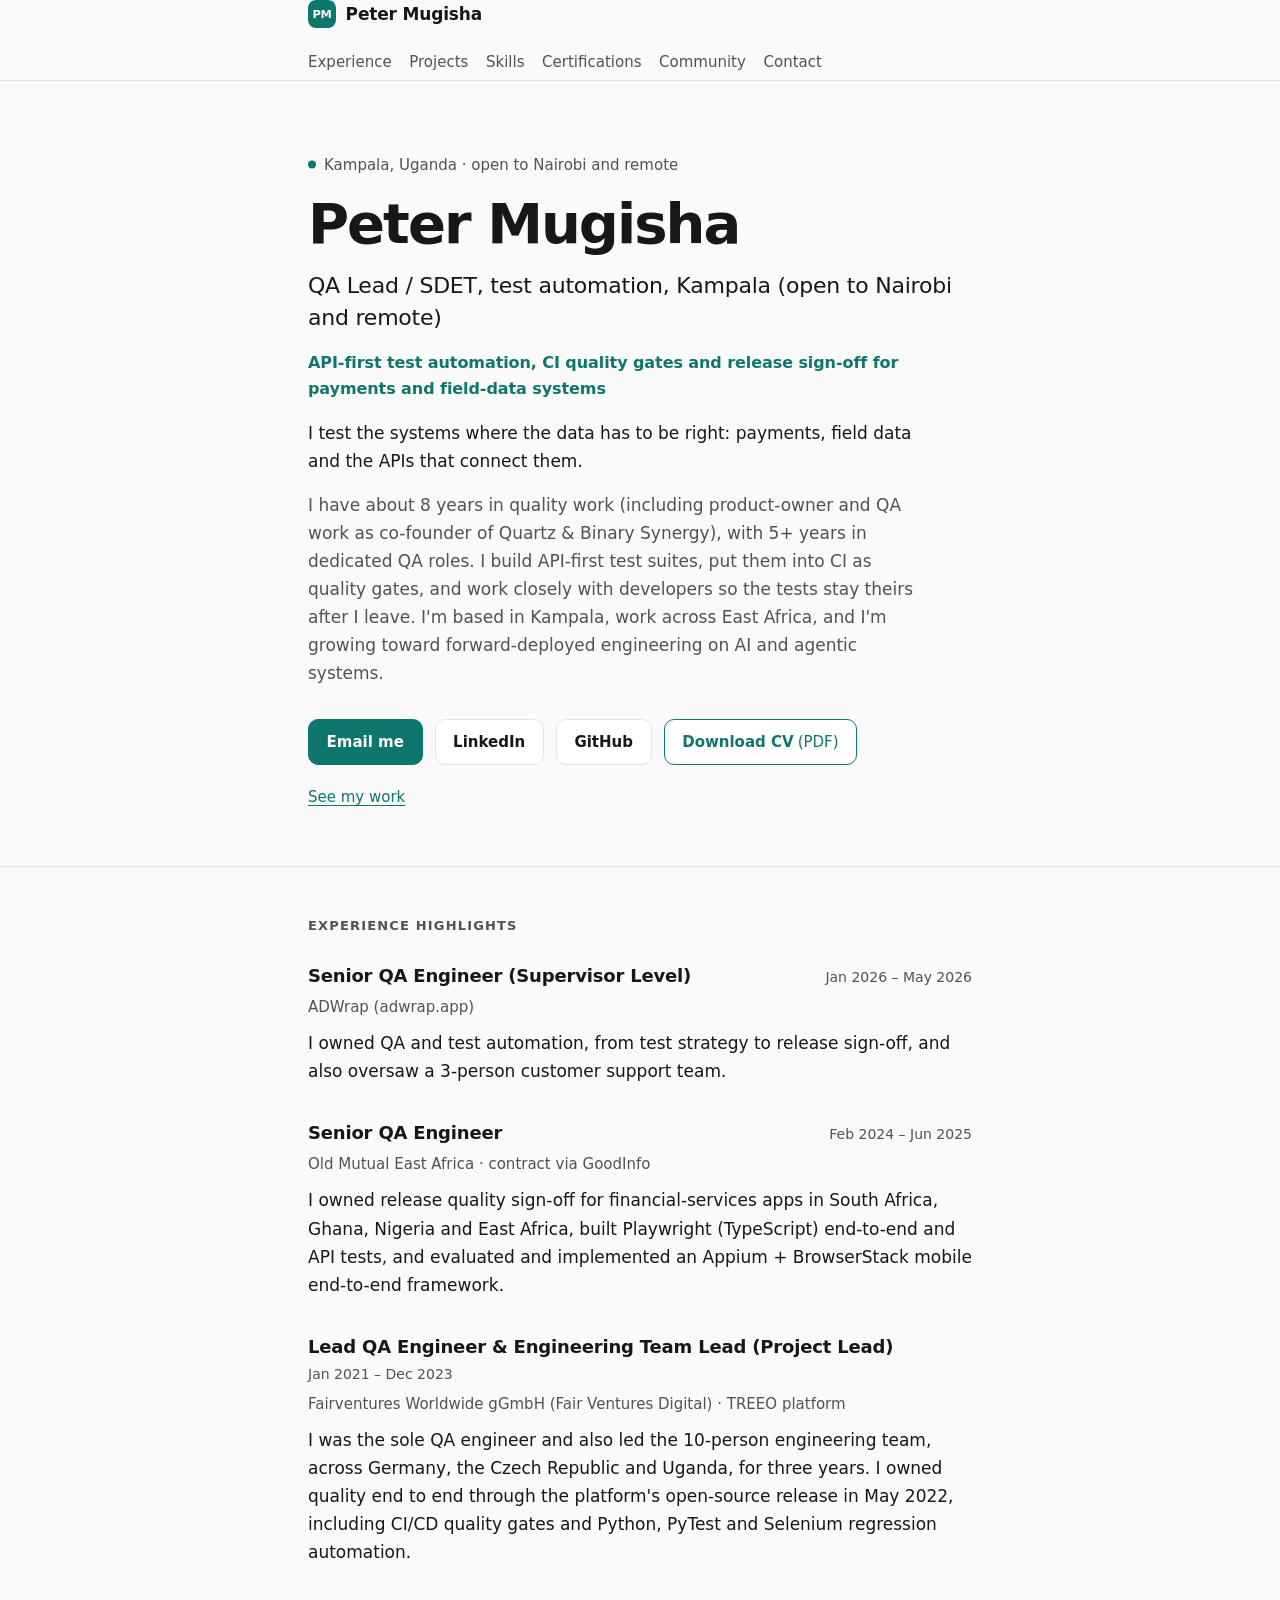
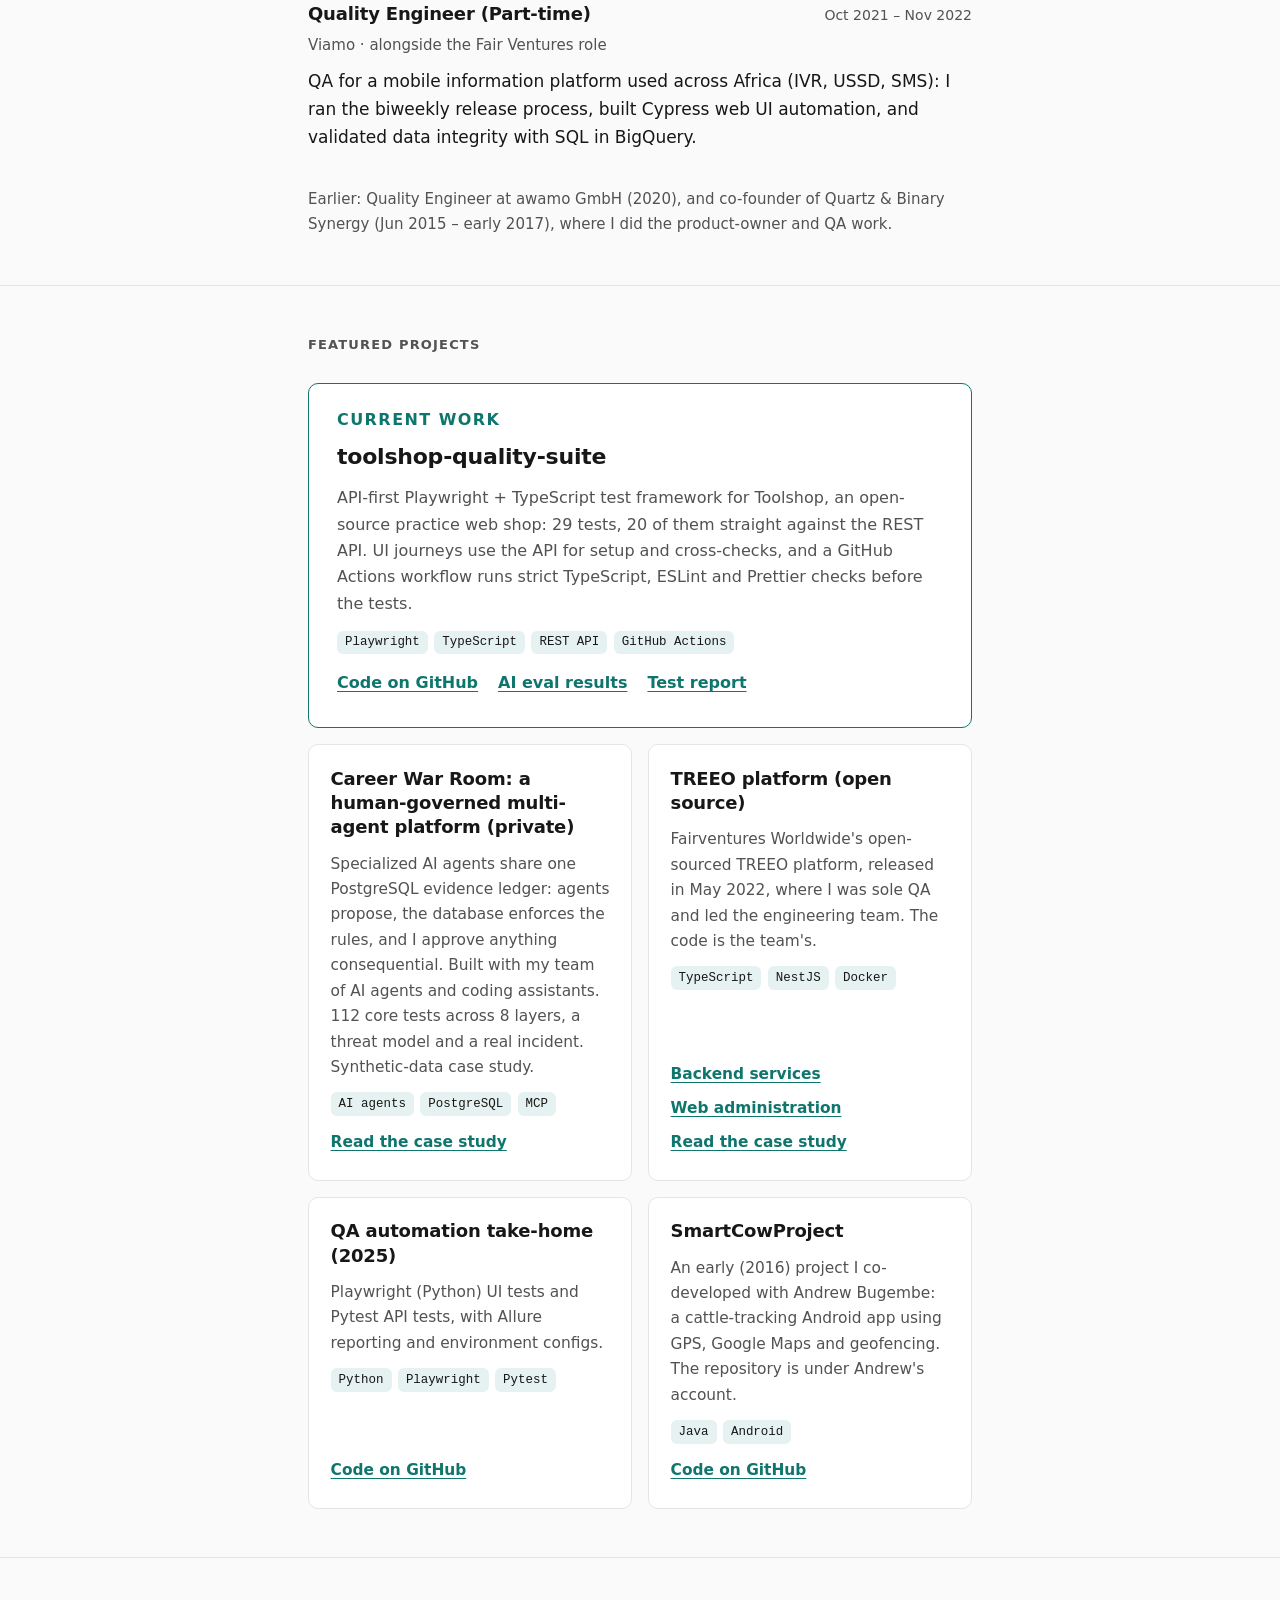
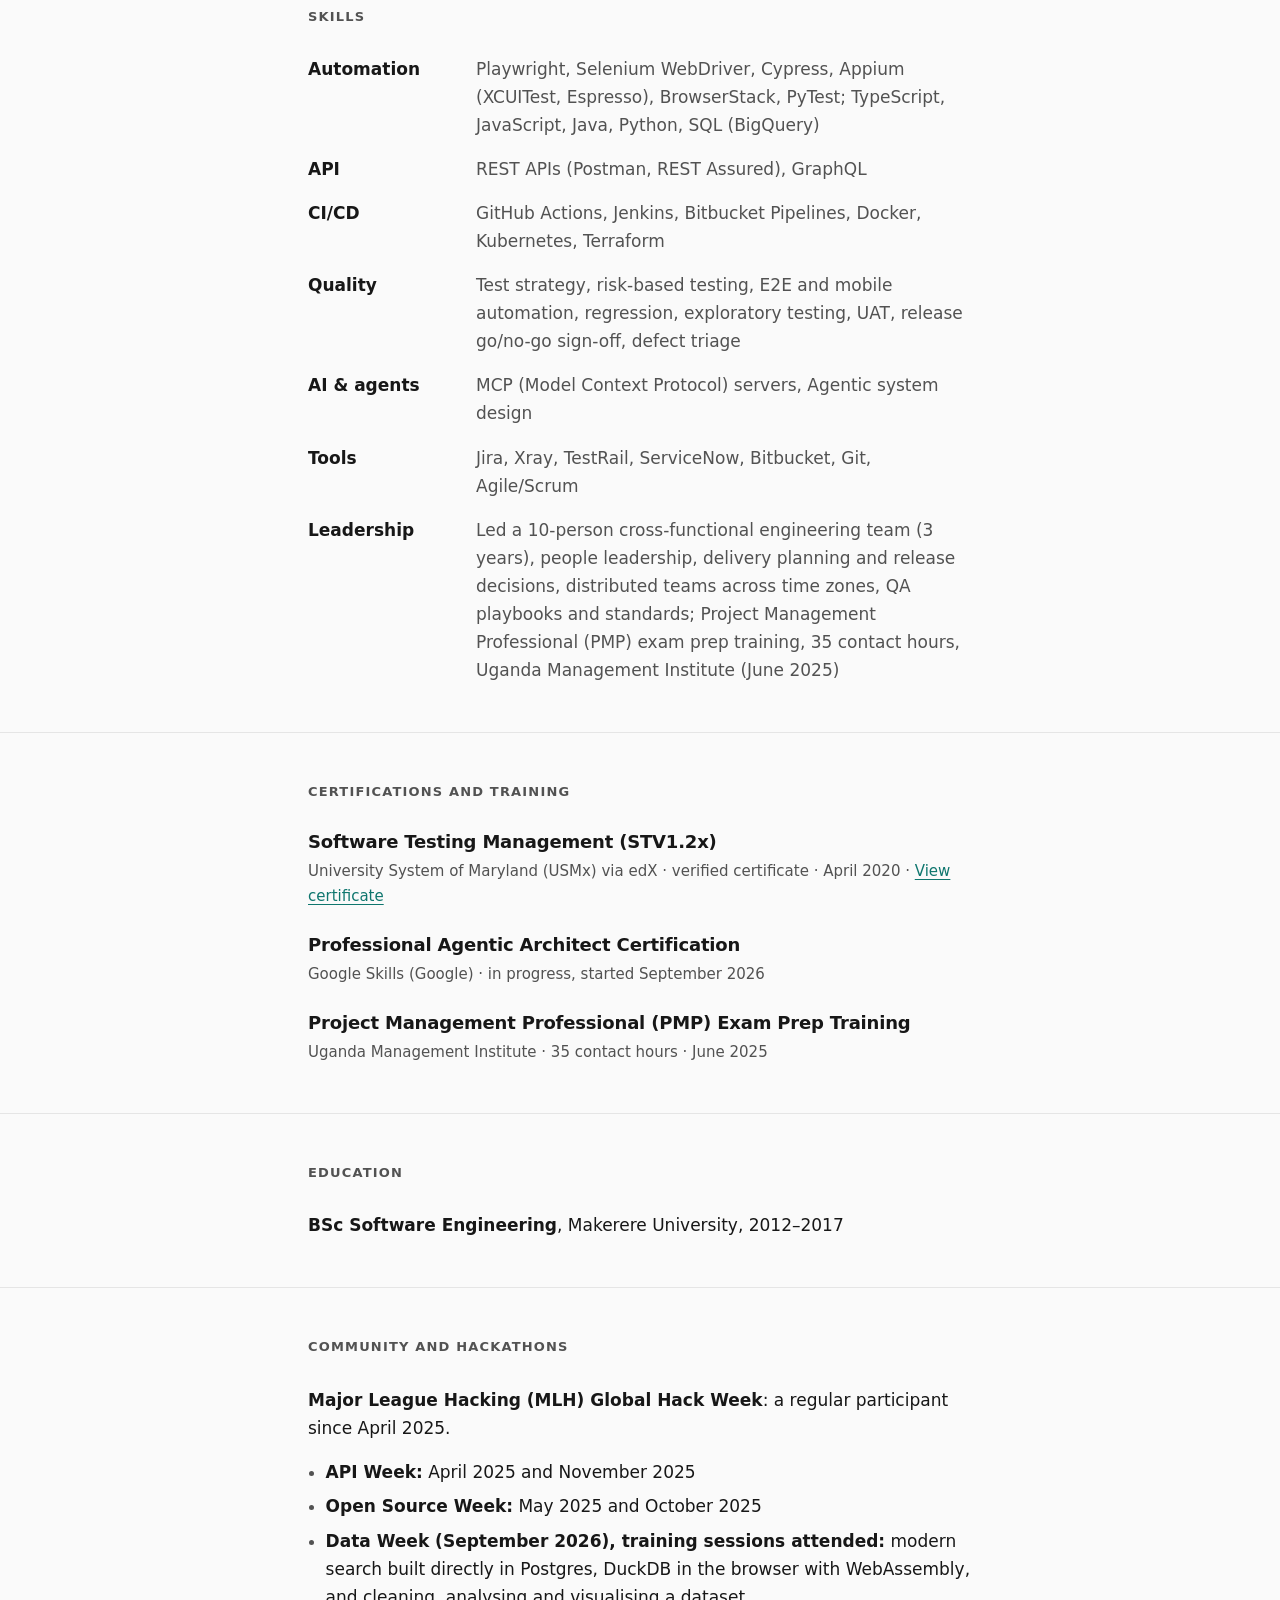
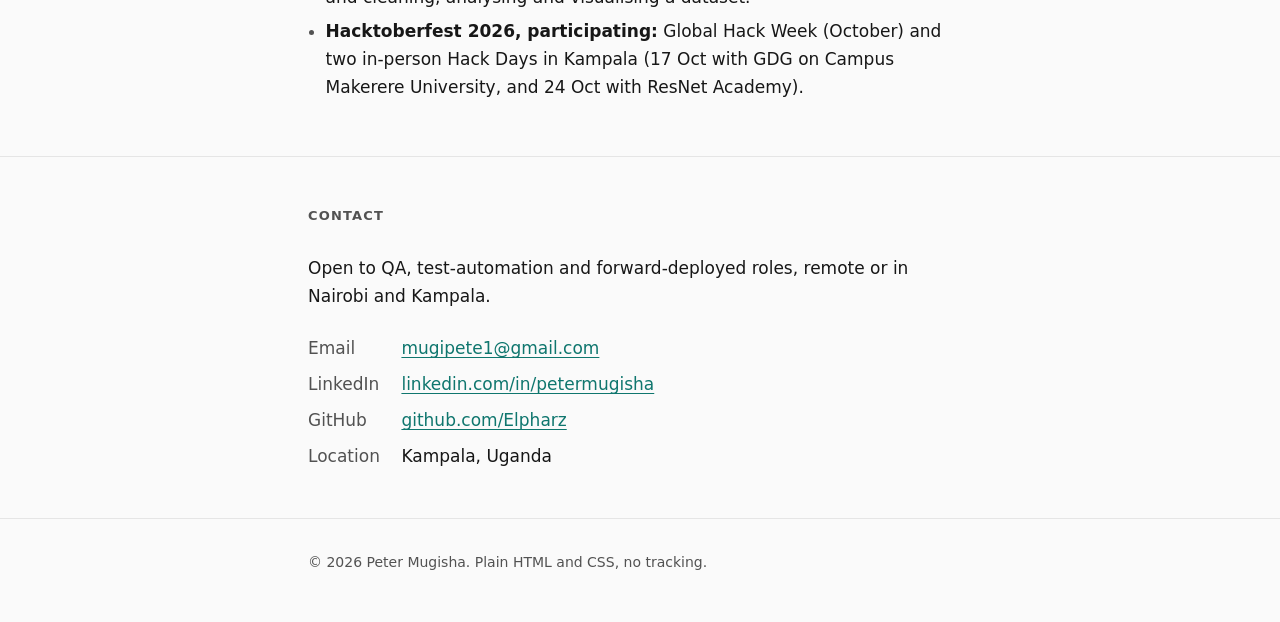
==== index.html @ 01b9389d "Portfolio: AI eval results page" ====
<!DOCTYPE html>
<html lang="en">
<head>
  <meta charset="utf-8">
  <meta name="viewport" content="width=device-width, initial-scale=1">
  <!-- ===== META: title, description, Open Graph ===== -->
  <title>Peter Mugisha · QA Lead / SDET, test automation, Kampala</title>
  <meta name="description" content="QA Lead / SDET in Kampala, open to Nairobi and remote: API-first test automation, CI quality gates and release sign-off for payments and field-data systems.">
  <meta name="author" content="Peter Mugisha">
  <meta name="color-scheme" content="light dark">
  <meta name="theme-color" content="#fafafa" media="(prefers-color-scheme: light)">
  <meta name="theme-color" content="#0b0b0c" media="(prefers-color-scheme: dark)">
  <link rel="canonical" href="https://elpharz.github.io/">
  <meta property="og:type" content="profile">
  <meta property="og:url" content="https://elpharz.github.io/">
  <meta property="og:title" content="Peter Mugisha · QA Lead / SDET, test automation">
  <meta property="og:description" content="QA Lead / SDET in Kampala, Uganda (open to Nairobi and remote): about 8 years in quality work, 5+ in dedicated QA roles. Playwright, TypeScript, API and mobile automation.">
  <meta property="og:site_name" content="Peter Mugisha">
  <meta property="og:locale" content="en_GB">
  <meta property="og:image" content="https://elpharz.github.io/assets/og-image.png">
  <meta property="og:image:type" content="image/png">
  <meta property="og:image:width" content="1200">
  <meta property="og:image:height" content="630">
  <meta property="og:image:alt" content="Peter Mugisha, QA Lead / SDET, test automation. Kampala, Uganda, open to Nairobi and remote.">
  <meta name="twitter:card" content="summary_large_image">
  <meta name="twitter:image" content="https://elpharz.github.io/assets/og-image.png">
  <meta name="twitter:image:alt" content="Peter Mugisha, QA Lead / SDET, test automation. Kampala, Uganda, open to Nairobi and remote.">
  <!-- Favicon: assets/monogram.svg as a real file (search engines can't crawl a data: URI favicon) -->
  <link rel="icon" type="image/svg+xml" href="assets/monogram.svg">
  <link rel="stylesheet" href="assets/styles.css">
  <!-- Structured data (JSON-LD): only facts from the visible page copy -->
  <script type="application/ld+json">
  {
    "@context": "https://schema.org",
    "@graph": [
      {
        "@type": "Person",
        "@id": "https://elpharz.github.io/#person",
        "name": "Peter Mugisha",
        "url": "https://elpharz.github.io/",
        "jobTitle": "QA Lead / SDET",
        "description": "API-first test automation, CI quality gates and release sign-off for payments and field-data systems.",
        "email": "mailto:mugipete1@gmail.com",
        "address": {
          "@type": "PostalAddress",
          "addressLocality": "Kampala",
          "addressCountry": "UG"
        },
        "alumniOf": {
          "@type": "CollegeOrUniversity",
          "name": "Makerere University"
        },
        "knowsAbout": [
          "Test automation",
          "Playwright",
          "TypeScript",
          "API testing",
          "CI/CD quality gates",
          "Release sign-off",
          "Mobile test automation",
          "Appium",
          "Selenium WebDriver",
          "Cypress",
          "PyTest",
          "MCP (Model Context Protocol) servers",
          "Agentic system design"
        ],
        "sameAs": [
          "https://www.linkedin.com/in/petermugisha",
          "https://github.com/Elpharz"
        ]
      },
      {
        "@type": "WebSite",
        "@id": "https://elpharz.github.io/#website",
        "url": "https://elpharz.github.io/",
        "name": "Peter Mugisha",
        "inLanguage": "en",
        "author": {
          "@id": "https://elpharz.github.io/#person"
        },
        "publisher": {
          "@id": "https://elpharz.github.io/#person"
        }
      },
      {
        "@type": "ProfilePage",
        "@id": "https://elpharz.github.io/#profilepage",
        "url": "https://elpharz.github.io/",
        "name": "Peter Mugisha · QA Lead / SDET, test automation, Kampala",
        "isPartOf": {
          "@id": "https://elpharz.github.io/#website"
        },
        "mainEntity": {
          "@id": "https://elpharz.github.io/#person"
        },
        "inLanguage": "en"
      }
    ]
  }
  </script>
</head>
<body>
  <a class="skip" href="#main">Skip to content</a>

  <!-- ===== HEADER / NAV ===== -->
  <header class="site-header">
    <div class="wrap">
      <a class="brand" href="#top" aria-label="Peter Mugisha, back to top">
        <img src="assets/monogram.svg" width="28" height="28" alt="">
        <span>Peter Mugisha</span>
      </a>
      <nav class="site-nav" aria-label="Sections">
        <ul>
          <li><a href="#experience">Experience</a></li>
          <li><a href="#projects">Projects</a></li>
          <li><a href="#skills">Skills</a></li>
          <li><a href="#certifications">Certifications</a></li>
          <li><a href="#community">Community</a></li>
          <li><a href="#contact">Contact</a></li>
        </ul>
      </nav>
    </div>
  </header>

  <main id="main">
    <!-- ===== HERO (above the fold) =====
         Copy: network/drafts/portfolio-one-pager.md "Hero" + "About" (merged 11 Oct 2026).
         Headline kept from the brief, not N&B's "QA and test-automation engineer". -->
    <div class="hero wrap" id="top">
      <p class="eyebrow"><span class="dot" aria-hidden="true"></span>Kampala, Uganda · open to Nairobi and remote</p>
      <h1>Peter Mugisha</h1>
      <p class="headline">QA Lead / SDET, test automation, Kampala (open to Nairobi and remote)</p>
      <p class="strapline">API-first test automation, CI quality gates and release sign-off for payments and field-data systems</p>
      <p class="tagline">I test the systems where the data has to be right: payments, field data and the APIs that connect them.</p>
      <!-- Experience line: FINAL wording chosen by Peter, 11 Oct 2026 17:36 EAT (Strategist). Keep verbatim. -->
      <p class="experience-line">I have about 8 years in quality work (including product-owner and QA work as co-founder of Quartz &amp; Binary Synergy), with 5+ years in dedicated QA roles. I build API-first test suites, put them into CI as quality gates, and work closely with developers so the tests stay theirs after I leave. I'm based in Kampala, work across East Africa, and I'm growing toward forward-deployed engineering on AI and agentic systems.</p>
      <ul class="actions">
        <li><a class="btn btn-primary" href="mailto:mugipete1@gmail.com">Email me</a></li>
        <li><a class="btn" href="https://www.linkedin.com/in/petermugisha" rel="me">LinkedIn</a></li>
        <li><a class="btn" href="https://github.com/Elpharz" rel="me">GitHub</a></li>
        <!-- DOWNLOAD CV: public CV from CV & LinkedIn (cv-review/public/Peter-Mugisha-CV-public.pdf, sha256 c4ea0665…, 11 Oct 2026). Re-copy if they rebuild. -->
        <li><a class="btn btn-cv" href="assets/Peter-Mugisha-CV.pdf" download="Peter-Mugisha-CV.pdf" type="application/pdf">Download CV <span class="btn-note">(PDF)</span></a></li>
      </ul>
      <p class="hero-more"><a href="#projects">See my work</a></p>
    </div>

    <!-- ===== EXPERIENCE HIGHLIGHTS ===== -->
    <section id="experience" aria-labelledby="experience-title">
      <div class="wrap">
        <h2 id="experience-title">Experience highlights</h2>
        <ol class="roles">
          <li class="role">
            <div class="role-head">
              <h3>Senior QA Engineer (Supervisor Level)</h3>
              <span class="role-dates">Jan 2026 – May 2026</span>
            </div>
            <p class="role-meta">ADWrap (adwrap.app)</p>
            <p>I owned QA and test automation, from test strategy to release sign-off, and also oversaw a 3-person customer support team.</p>
          </li>
          <li class="role">
            <div class="role-head">
              <h3>Senior QA Engineer</h3>
              <span class="role-dates">Feb 2024 – Jun 2025</span>
            </div>
            <p class="role-meta">Old Mutual East Africa · contract via GoodInfo</p>
            <p>I owned release quality sign-off for financial-services apps in South Africa, Ghana, Nigeria and East Africa, built Playwright (TypeScript) end-to-end and API tests, and evaluated and implemented an Appium + BrowserStack mobile end-to-end framework.</p>
          </li>
          <li class="role">
            <div class="role-head">
              <h3>Lead QA Engineer &amp; Engineering Team Lead (Project Lead)</h3>
              <span class="role-dates">Jan 2021 – Dec 2023</span>
            </div>
            <p class="role-meta">Fairventures Worldwide gGmbH (Fair Ventures Digital) · TREEO platform</p>
            <!-- CONFIRMED by Peter 11 Oct 2026: 10-person team -->
            <p>I was the sole QA engineer and also led the 10-person engineering team, across Germany, the Czech Republic and Uganda, for three years. I owned quality end to end through the platform's open-source release in May 2022, including CI/CD quality gates and Python, PyTest and Selenium regression automation.</p>
          </li>
          <li class="role">
            <div class="role-head">
              <h3>Quality Engineer (Part-time)</h3>
              <span class="role-dates">Oct 2021 – Nov 2022</span>
            </div>
            <p class="role-meta">Viamo · alongside the Fair Ventures role</p>
            <p>QA for a mobile information platform used across Africa (IVR, USSD, SMS): I ran the biweekly release process, built Cypress web UI automation, and validated data integrity with SQL in BigQuery.</p>
          </li>
        </ol>
        <!-- Quartz & Binary Synergy: name and dates (Jun 2015 – early 2017) confirmed by Peter, 11 Oct 2026 17:36 EAT. -->
        <p class="earlier">Earlier: Quality Engineer at awamo GmbH (2020), and co-founder of Quartz &amp; Binary Synergy (Jun 2015 – early 2017), where I did the product-owner and QA work.<!-- SLOT: Peter's 2017–2020 quality work. Add one short clause here once he confirms the details (role, organisation, dates). Nothing visible until then. --></p>
      </div>
    </section>

    <!-- ===== FEATURED PROJECTS =====
         Featured first: toolshop-quality-suite (current work). Then three compact cards: title, one-line description, 2-3 tags, link.
         No metrics beyond the toolshop test count, no CI badges; links to the AI eval page and the public test report (added 12 Oct, pending approval). Sources: README.md fact table. -->
    <section id="projects" aria-labelledby="projects-title">
      <div class="wrap">
        <h2 id="projects-title">Featured projects</h2>
        <!-- PROJECT (featured): toolshop-quality-suite (Peter's own repo) -->
        <article class="card card--featured">
          <p class="card-label">Current work</p>
          <h3>toolshop-quality-suite</h3>
          <p>API-first Playwright + TypeScript test framework for Toolshop, an open-source practice web shop: 29 tests, 20 of them straight against the REST API. UI journeys use the API for setup and cross-checks, and a GitHub Actions workflow runs strict TypeScript, ESLint and Prettier checks before the tests.</p>
          <ul class="tags">
            <li>Playwright</li><li>TypeScript</li><li>REST API</li><li>GitHub Actions</li>
          </ul>
          <p class="card-links">
            <a href="https://github.com/Elpharz/toolshop-quality-suite">Code on GitHub<span class="visually-hidden"> (toolshop-quality-suite)</span></a>
            <a href="ai-evals.html">AI eval results<span class="visually-hidden"> (toolshop-quality-suite LLM evals)</span></a>
            <a href="/toolshop-quality-suite/">Test report<span class="visually-hidden"> (toolshop-quality-suite)</span></a>
          </p>
        </article>
        <div class="cards">
          <!-- PROJECT: Career War Room (private repo; case study approved by Peter 11 Oct 2026 20:42 EAT; synthetic data only) -->
          <article class="card">
            <h3>Career War Room: a human-governed multi-agent platform (private)</h3>
            <p>Specialized AI agents share one PostgreSQL evidence ledger: agents propose, the database enforces the rules, and I approve anything consequential. Built with my team of AI agents and coding assistants. 112 core tests across 8 layers, a threat model and a real incident. Synthetic-data case study.</p>
            <ul class="tags">
              <li>AI agents</li><li>PostgreSQL</li><li>MCP</li>
            </ul>
            <p class="card-links"><a href="cwr.html">Read the case study<span class="visually-hidden"> (Career War Room)</span></a></p>
          </article>
          <!-- PROJECT: TREEO (upstream: fairventures-worldwide; Peter has forks. Not his codebase: credit the team) -->
          <article class="card">
            <h3>TREEO platform (open source)</h3>
            <p>Fairventures Worldwide's open-sourced TREEO platform, released in May 2022, where I was sole QA and led the engineering team. The code is the team's.</p>
            <ul class="tags">
              <li>TypeScript</li><li>NestJS</li><li>Docker</li>
            </ul>
            <p class="card-links">
              <a href="https://github.com/fairventures-worldwide/treeo2-rest-service-open">Backend services<span class="visually-hidden"> (TREEO, fairventures-worldwide on GitHub)</span></a>
              <a href="https://github.com/fairventures-worldwide/treeo2-frontend-open">Web administration<span class="visually-hidden"> (TREEO, fairventures-worldwide on GitHub)</span></a>
              <a href="treeo.html">Read the case study<span class="visually-hidden"> (TREEO)</span></a>
            </p>
          </article>
          <!-- PROJECT: QA automation take-home (2025). Peter's own repo; he asked to include it. Source note is in README.md -->
          <article class="card">
            <h3>QA automation take-home (2025)</h3>
            <p>Playwright (Python) UI tests and Pytest API tests, with Allure reporting and environment configs.</p>
            <ul class="tags">
              <li>Python</li><li>Playwright</li><li>Pytest</li>
            </ul>
            <p class="card-links"><a href="https://github.com/Elpharz/wynn-qa-automation-assessment">Code on GitHub<span class="visually-hidden"> (QA automation take-home)</span></a></p>
          </article>
          <!-- PROJECT: SmartCowProject (upstream: bugembeAndrew. ROLE CONFIRMED by Peter 11 Oct 2026 14:55 EAT: co-developer with Andrew Bugembe; commits are under Andrew's account) -->
          <article class="card">
            <h3>SmartCowProject</h3>
            <p>An early (2016) project I co-developed with Andrew Bugembe: a cattle-tracking Android app using GPS, Google Maps and geofencing. The repository is under Andrew's account.</p>
            <ul class="tags">
              <li>Java</li><li>Android</li>
            </ul>
            <p class="card-links"><a href="https://github.com/bugembeAndrew/SmartCowProject">Code on GitHub<span class="visually-hidden"> (SmartCowProject by bugembeAndrew)</span></a></p>
          </article>
        </div>
      </div>
    </section>

    <!-- ===== SKILLS (cv-v2.md Skills section) =====
         Each group: <dd><p class="skill-main">main skills</p></dd>. Optional second line inside the same dd:
         <p class="skill-familiar"><span>Familiar with:</span> ...</p>. None used: Peter confirmed 11 Oct 17:24 EAT that every
         current skill stays a main skill (including Kubernetes, Terraform, Jenkins, GraphQL, REST Assured, Java). -->
    <section id="skills" aria-labelledby="skills-title">
      <div class="wrap">
        <h2 id="skills-title">Skills</h2>
        <dl class="skills">
          <dt>Automation</dt>
          <dd><p class="skill-main">Playwright, Selenium WebDriver, Cypress, Appium (XCUITest, Espresso), BrowserStack, PyTest; TypeScript, JavaScript, Java, Python, SQL (BigQuery)</p></dd>
          <dt>API</dt>
          <dd><p class="skill-main">REST APIs (Postman, REST Assured), GraphQL</p></dd>
          <dt>CI/CD</dt>
          <dd><p class="skill-main">GitHub Actions, Jenkins, Bitbucket Pipelines, Docker, Kubernetes, Terraform</p></dd>
          <dt>Quality</dt>
          <dd><p class="skill-main">Test strategy, risk-based testing, E2E and mobile automation, regression, exploratory testing, UAT, release go/no-go sign-off, defect triage</p></dd>
          <dt>AI &amp; agents</dt>
          <dd><p class="skill-main">MCP (Model Context Protocol) servers, Agentic system design</p></dd>
          <dt>Tools</dt>
          <dd><p class="skill-main">Jira, Xray, TestRail, ServiceNow, Bitbucket, Git, Agile/Scrum</p></dd>
          <dt>Leadership</dt>
          <dd><p class="skill-main">Led a 10-person cross-functional engineering team (3 years), people leadership, delivery planning and release decisions, distributed teams across time zones, QA playbooks and standards; Project Management Professional (PMP) exam prep training, 35 contact hours, Uganda Management Institute (June 2025)</p></dd>
        </dl>
      </div>
    </section>

    <!-- ===== CERTIFICATIONS (verified against certificate files in /workspace/uploads/certs/, 11 Oct 2026; files are NOT on the site) ===== -->
    <section id="certifications" aria-labelledby="certifications-title">
      <div class="wrap">
        <h2 id="certifications-title">Certifications and training</h2>
        <ul class="creds">
          <li>
            <h3>Software Testing Management (STV1.2x)</h3>
            <p>University System of Maryland (USMx) via edX · verified certificate · April 2020 · <a href="https://courses.edx.org/certificates/c401828ca9674441b2a8decd08ea7416">View certificate<span class="visually-hidden"> for Software Testing Management on edX</span></a></p>
          </li>
          <li>
            <!-- Verified: Google Skills email "You've started Professional Agentic Architect Certification!" (noreply@skills.google, 13 Sep 2026). In progress only. -->
            <h3>Professional Agentic Architect Certification</h3>
            <p>Google Skills (Google) · in progress, started September 2026</p>
          </li>
          <li>
            <h3>Project Management Professional (PMP) Exam Prep Training</h3>
            <p>Uganda Management Institute · 35 contact hours · June 2025</p>
          </li>
        </ul>
      </div>
    </section>

    <!-- ===== EDUCATION (N&B "Education"; year follows cv-v2.md, not N&B's 2012–2017) ===== -->
    <section id="education" aria-labelledby="education-title">
      <div class="wrap">
        <h2 id="education-title">Education</h2>
        <p class="single-line"><strong>BSc Software Engineering</strong>, Makerere University, 2012–2017</p>
      </div>
    </section>

    <!-- ===== COMMUNITY AND HACKATHONS (N&B copy; verified against MLH registration/check-in emails in mugipete1@gmail.com) ===== -->
    <section id="community" aria-labelledby="community-title">
      <div class="wrap">
        <h2 id="community-title">Community and hackathons</h2>
        <p><strong>Major League Hacking (MLH) Global Hack Week</strong>: a regular participant since April 2025.</p>
        <ul class="plain-list">
          <li><strong>API Week:</strong> April 2025 and November 2025</li>
          <li><strong>Open Source Week:</strong> May 2025 and October 2025</li>
          <li><strong>Data Week (September 2026), training sessions attended:</strong> modern search built directly in Postgres, DuckDB in the browser with WebAssembly, and cleaning, analysing and visualising a dataset.</li>
          <li><strong>Hacktoberfest 2026, participating:</strong> Global Hack Week (October) and two in-person Hack Days in Kampala (17 Oct with GDG on Campus Makerere University, and 24 Oct with ResNet Academy).</li>
          <!-- SLOT: Hack Day output. After 17 Oct (GDG on Campus Makerere) and 24 Oct (ResNet Academy), add ONE line per event with what Peter actually built or contributed (repo/PR link if public). Until then, leave this slot empty.
          <li><strong>Hack Day Kampala, 17 Oct 2026:</strong> [what I built or contributed, link]</li>
          <li><strong>Hack Day Kampala, 24 Oct 2026:</strong> [what I built or contributed, link]</li>
          -->
        </ul>
      </div>
    </section>

    <!-- ===== CONTACT (copy: N&B "Contact") ===== -->
    <section id="contact" aria-labelledby="contact-title">
      <div class="wrap">
        <h2 id="contact-title">Contact</h2>
        <p>Open to QA, test-automation and forward-deployed roles, remote or in Nairobi and Kampala.</p>
        <ul class="contact-list">
          <li><span>Email</span> <a href="mailto:mugipete1@gmail.com">mugipete1@gmail.com</a></li>
          <li><span>LinkedIn</span> <a href="https://www.linkedin.com/in/petermugisha" rel="me">linkedin.com/in/petermugisha</a></li>
          <li><span>GitHub</span> <a href="https://github.com/Elpharz" rel="me">github.com/Elpharz</a></li>
          <li><span>Location</span> Kampala, Uganda</li>
        </ul>
      </div>
    </section>
  </main>

  <!-- ===== FOOTER ===== -->
  <footer class="site-footer">
    <div class="wrap">
      <p>© 2026 Peter Mugisha. Plain HTML and CSS, no tracking.</p>
    </div>
  </footer>
</body>
</html>
---- assets/styles.css ----
/* Peter Mugisha portfolio: plain CSS, no build step, system fonts only. */
:root {
  color-scheme: light dark;
  --bg: #fafafa;
  --surface: #ffffff;
  --text: #171717;
  --muted: #525252;
  --border: #e5e5e5;
  --accent: #0f766e;
  --accent-text: #ffffff;
  --accent-soft: #e6f2f1;
  --focus: #0f766e;
  --radius: 10px;
  --max: 44rem;
  --font: system-ui, -apple-system, "Segoe UI", Roboto, "Helvetica Neue", Arial, sans-serif;
  --mono: ui-monospace, SFMono-Regular, Menlo, Consolas, monospace;
}
@media (prefers-color-scheme: dark) {
  :root {
    --bg: #0b0b0c;
    --surface: #141416;
    --text: #ededed;
    --muted: #a3a3a3;
    --border: #2a2a2e;
    --accent: #5eead4;
    --accent-text: #042f2e;
    --accent-soft: #10302d;
    --focus: #5eead4;
  }
}
*, *::before, *::after { box-sizing: border-box; }
html { -webkit-text-size-adjust: 100%; text-size-adjust: 100%; }
@media (prefers-reduced-motion: no-preference) { html { scroll-behavior: smooth; } }
@media (prefers-reduced-motion: reduce) {
  *, *::before, *::after { transition: none !important; animation: none !important; }
}
body {
  margin: 0;
  background: var(--bg);
  color: var(--text);
  font: 400 1.0625rem/1.65 var(--font);
  overflow-wrap: break-word;
}
a { color: var(--accent); text-underline-offset: 0.18em; text-decoration-thickness: 1px; }
a:hover { text-decoration-thickness: 2px; }
:focus-visible { outline: 3px solid var(--focus); outline-offset: 3px; border-radius: 4px; }
.wrap { max-width: var(--max); margin: 0 auto; padding: 0 1.25rem; }

.skip {
  position: absolute; left: 1rem; top: -4rem; z-index: 10;
  background: var(--surface); color: var(--text); padding: 0.6rem 1rem;
  border: 1px solid var(--border); border-radius: var(--radius);
}
.skip:focus { top: 1rem; }

/* Header */
.site-header { border-bottom: 1px solid var(--border); }
.site-header .wrap { display: flex; align-items: center; justify-content: space-between; gap: 1rem; min-height: 3.75rem; flex-wrap: wrap; }
.brand { display: inline-flex; align-items: center; gap: 0.6rem; color: var(--text); text-decoration: none; font-weight: 600; letter-spacing: -0.01em; }
.brand img { display: block; border-radius: 8px; }
.site-nav ul { display: flex; flex-wrap: wrap; gap: 0.25rem 1.1rem; list-style: none; margin: 0; padding: 0; }
.site-nav a { color: var(--muted); text-decoration: none; font-size: 0.9375rem; padding: 0.35rem 0; display: inline-block; }
.site-nav a:hover { color: var(--text); }

/* Hero */
.hero { padding-top: 4.5rem; padding-bottom: 3.5rem; }
.eyebrow { margin: 0 0 1rem; color: var(--muted); font-size: 0.9375rem; display: flex; align-items: baseline; gap: 0.5rem; }
.eyebrow .dot { transform: translateY(-0.1em); }
.dot { width: 0.5rem; height: 0.5rem; border-radius: 50%; background: var(--accent); display: inline-block; flex: none; }
h1 { font-size: clamp(2.25rem, 7vw, 3.5rem); line-height: 1.08; letter-spacing: -0.035em; margin: 0 0 1rem; font-weight: 700; }
.headline { font-size: clamp(1.125rem, 2.6vw, 1.375rem); line-height: 1.45; margin: 0 0 1rem; color: var(--text); font-weight: 500; letter-spacing: -0.01em; }
.experience-line { color: var(--muted); margin: 0 0 2rem; max-width: 38rem; }
.actions { display: flex; flex-wrap: wrap; gap: 0.75rem; margin: 0; padding: 0; list-style: none; }
.btn {
  display: inline-flex; align-items: center; justify-content: center; min-height: 2.75rem;
  padding: 0.6rem 1.1rem; border-radius: var(--radius); font-weight: 600; font-size: 0.9375rem;
  text-decoration: none; border: 1px solid var(--border); color: var(--text); background: var(--surface);
}
.btn:hover { border-color: var(--muted); text-decoration: none; }
.btn-primary { background: var(--accent); border-color: var(--accent); color: var(--accent-text); }
.btn-primary:hover { border-color: var(--text); }

/* Sections */
section { padding: 3rem 0; border-top: 1px solid var(--border); }
h2 { font-size: 0.8125rem; text-transform: uppercase; letter-spacing: 0.09em; color: var(--muted); font-weight: 600; margin: 0 0 1.75rem; }
h3 { font-size: 1.125rem; line-height: 1.35; margin: 0; letter-spacing: -0.01em; }
p { margin: 0 0 1rem; }

.roles { list-style: none; margin: 0; padding: 0; display: grid; gap: 2.25rem; }
.role-head { display: flex; flex-wrap: wrap; justify-content: space-between; gap: 0.25rem 1rem; align-items: baseline; margin-bottom: 0.35rem; }
.role-meta { color: var(--muted); font-size: 0.9375rem; margin: 0 0 0.6rem; }
.role-dates { color: var(--muted); font-size: 0.875rem; font-variant-numeric: tabular-nums; white-space: nowrap; }
.role ul { margin: 0; padding-left: 1.1rem; }
.role li { margin: 0.3rem 0; }
.role li::marker { color: var(--muted); }
.earlier { color: var(--muted); font-size: 0.9375rem; margin: 2.25rem 0 0; }

.cards { display: grid; gap: 1rem; grid-template-columns: 1fr; }
@media (min-width: 40rem) { .cards { grid-template-columns: 1fr 1fr; } }
.card { background: var(--surface); border: 1px solid var(--border); border-radius: var(--radius); padding: 1.35rem; display: flex; flex-direction: column; gap: 0.75rem; }
.card p { margin: 0; color: var(--muted); font-size: 0.9625rem; }
.card ul { margin: 0; padding-left: 1.1rem; color: var(--muted); font-size: 0.9375rem; }
.tags { display: flex; flex-wrap: wrap; gap: 0.4rem; list-style: none; padding: 0 !important; margin: 0; }
.tags li { font: 500 0.78rem/1 var(--mono); padding: 0.35rem 0.5rem; border-radius: 6px; background: var(--accent-soft); color: var(--text); }
.card-links { margin: auto 0 0 !important; display: flex; flex-wrap: wrap; gap: 0.25rem 1.25rem; font-weight: 600; font-size: 0.9375rem; }
.card-links a { display: inline-block; padding: 0.15rem 0; }
.placeholder { color: var(--muted); font-style: italic; }

.skills { display: grid; gap: 1.25rem; margin: 0; }
@media (min-width: 40rem) { .skills { grid-template-columns: 9rem 1fr; gap: 1rem 1.5rem; } }
.skills dt { font-weight: 600; }
.skills dd { margin: 0; color: var(--muted); }

.contact-list { list-style: none; padding: 0; margin: 1.5rem 0 0; display: grid; gap: 0.5rem; }
.contact-list span { display: inline-block; min-width: 5.5rem; color: var(--muted); }

.site-footer { border-top: 1px solid var(--border); padding: 2rem 0 3rem; color: var(--muted); font-size: 0.875rem; }
.site-footer p { margin: 0; }
.visually-hidden { position: absolute !important; width: 1px; height: 1px; padding: 0; margin: -1px; overflow: hidden; clip: rect(0 0 0 0); white-space: nowrap; border: 0; }
.tagline { margin: 0 0 1rem; font-size: 1.0625rem; color: var(--text); max-width: 38rem; }
.hero-more { margin: 1.25rem 0 0; font-size: 0.9375rem; }
.role > p:last-child { margin: 0; }
.creds { list-style: none; margin: 0; padding: 0; display: grid; gap: 1.5rem; }
.creds p { margin: 0.3rem 0 0; color: var(--muted); font-size: 0.9375rem; }
.single-line { margin: 0; }
.plain-list { margin: 0; padding-left: 1.1rem; }
.plain-list li { margin: 0.4rem 0; }
.plain-list li::marker { color: var(--muted); }
.strapline { margin: 0 0 1rem; font-size: 1rem; color: var(--accent); font-weight: 600; letter-spacing: -0.005em; max-width: 38rem; }
.btn-note { font-weight: 400; margin-left: 0.25rem; }
.skill-main { margin: 0; }
.skill-familiar { margin: 0.35rem 0 0; font-size: 0.9375rem; }
.skill-familiar span { font-weight: 600; color: var(--text); }
.card--featured { padding: 1.75rem; border-color: var(--accent); margin-bottom: 1rem; gap: 0.85rem; }
.card--featured h3 { font-size: 1.375rem; }
.card--featured > p { font-size: 1rem; }
.card-label { margin: 0; font: 600 0.75rem/1 var(--font); text-transform: uppercase; letter-spacing: 0.09em; color: var(--accent) !important; }
@media (min-width: 52rem) { .cards--three { grid-template-columns: repeat(3, 1fr); } }
.hero--case h1 { font-size: clamp(1.75rem, 5vw, 2.5rem); }
.prose p, .prose li { max-width: 40rem; }
.prose ul { margin: 0; padding-left: 1.1rem; }
.prose li { margin: 0.4rem 0; }
.prose li::marker { color: var(--muted); }
.prose .contact-list { padding-left: 0; }
.prose .contact-list span { min-width: 6.5rem; }
.btn-cv { border-color: var(--accent); color: var(--accent); }
/* Case-study extras (used by cwr.html when it's published; harmless otherwise) */
.legend { margin: 0; color: var(--muted); font-size: 0.875rem; }
.status { display: inline-block; font: 600 0.72rem/1 var(--font); text-transform: uppercase; letter-spacing: 0.06em; padding: 0.3rem 0.45rem; border-radius: 5px; border: 1px solid currentColor; vertical-align: 0.1em; }
.status-built { color: var(--accent); }
.status-progress { color: #8a4b00; }
.status-planned { color: var(--muted); }
@media (prefers-color-scheme: dark) { .status-progress { color: #f5b971; } }
.status-list { list-style: none; padding-left: 0 !important; }
.status-list li { margin: 0.75rem 0; }
code { font: 0.9em var(--mono); background: var(--accent-soft); padding: 0.05em 0.3em; border-radius: 4px; overflow-wrap: anywhere; }
.diagram, .shot { margin: 0 0 1.5rem; }
.diagram svg { width: 100%; height: auto; display: block; }
.diagram figcaption, .shot figcaption { color: var(--muted); font-size: 0.875rem; margin-top: 0.5rem; }
.shot img { width: 100%; height: auto; display: block; border: 1px solid var(--border); border-radius: var(--radius); }
.d-box rect { fill: var(--surface); stroke: var(--border); stroke-width: 1.5; }
.d-human rect { stroke: var(--accent); stroke-width: 2; }
.d-core rect { fill: var(--accent-soft); stroke: var(--accent); }
.d-box text { fill: var(--text); font: 600 14px var(--font); text-anchor: middle; }
.d-box text.d-sub { fill: var(--muted); font-weight: 400; font-size: 12px; }
.d-line line, .d-line path { stroke: var(--muted); stroke-width: 1.5; }
.d-arrowhead { fill: var(--muted); }
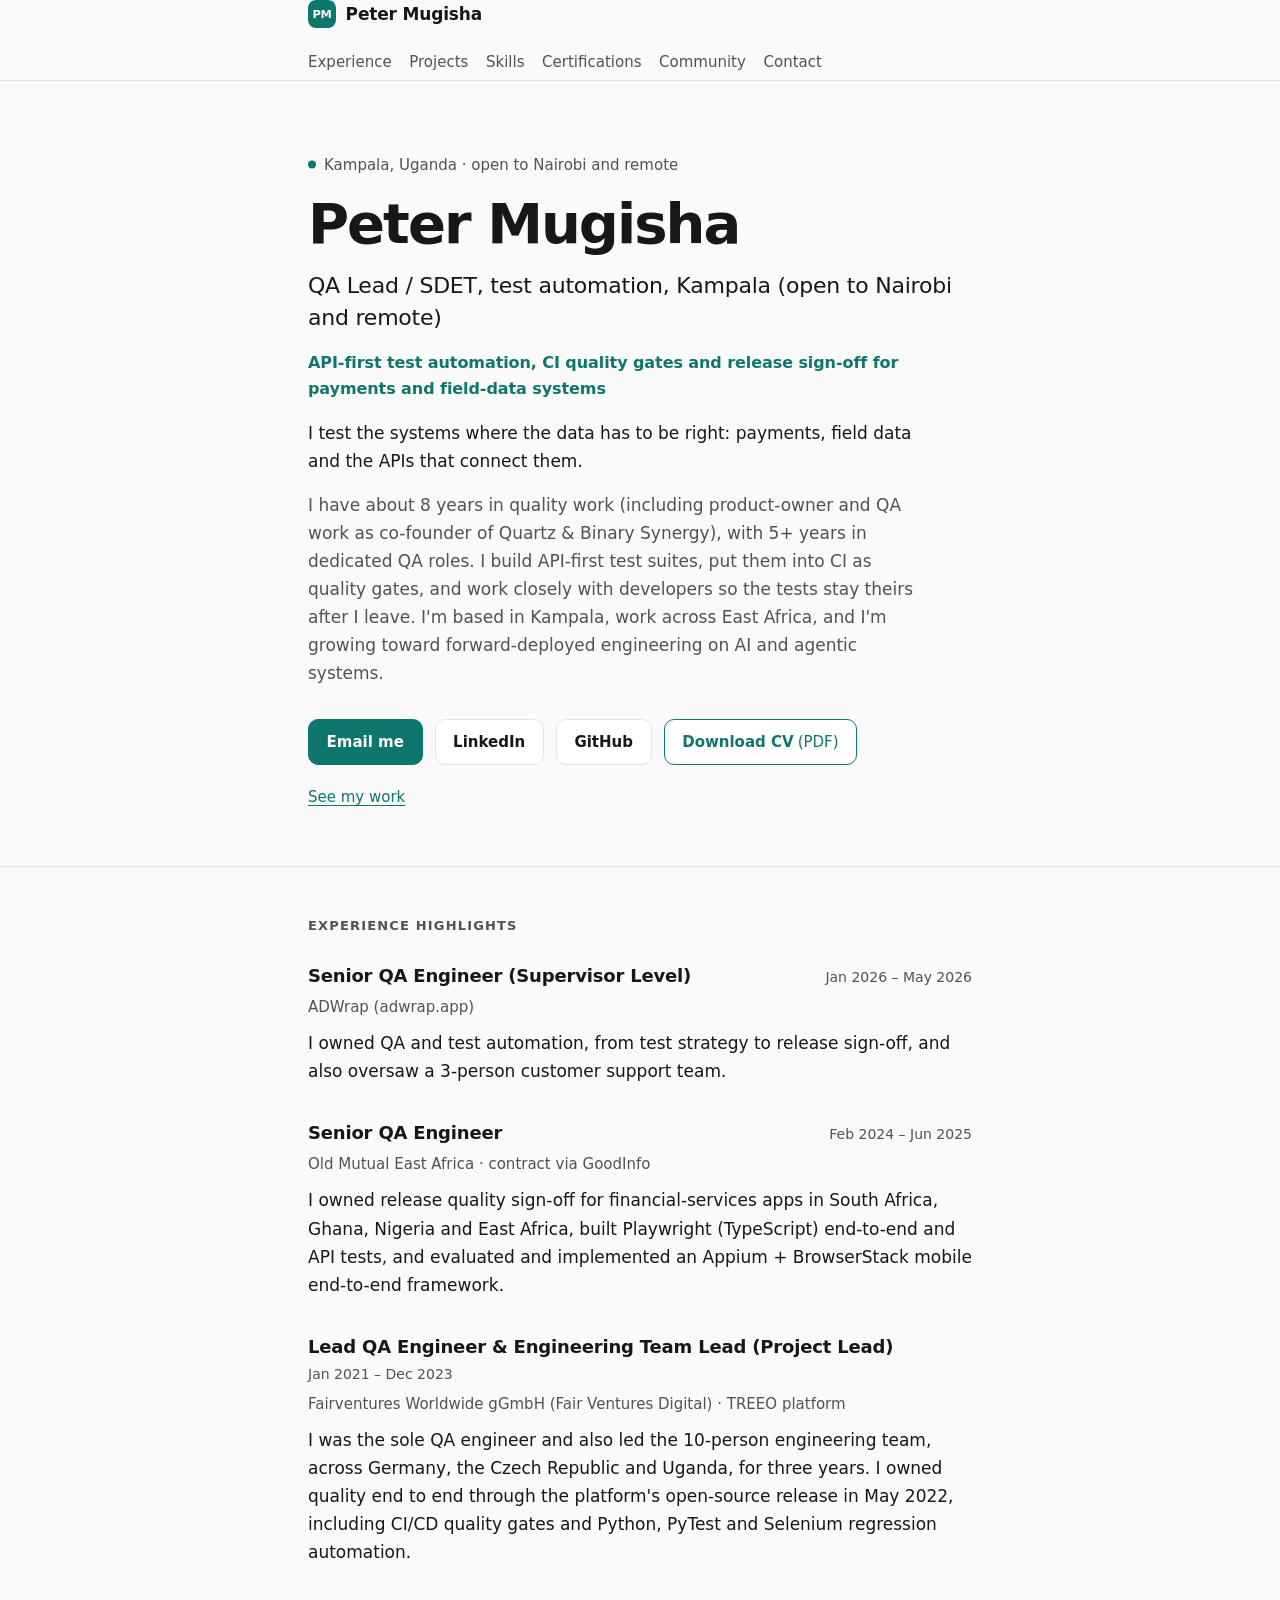
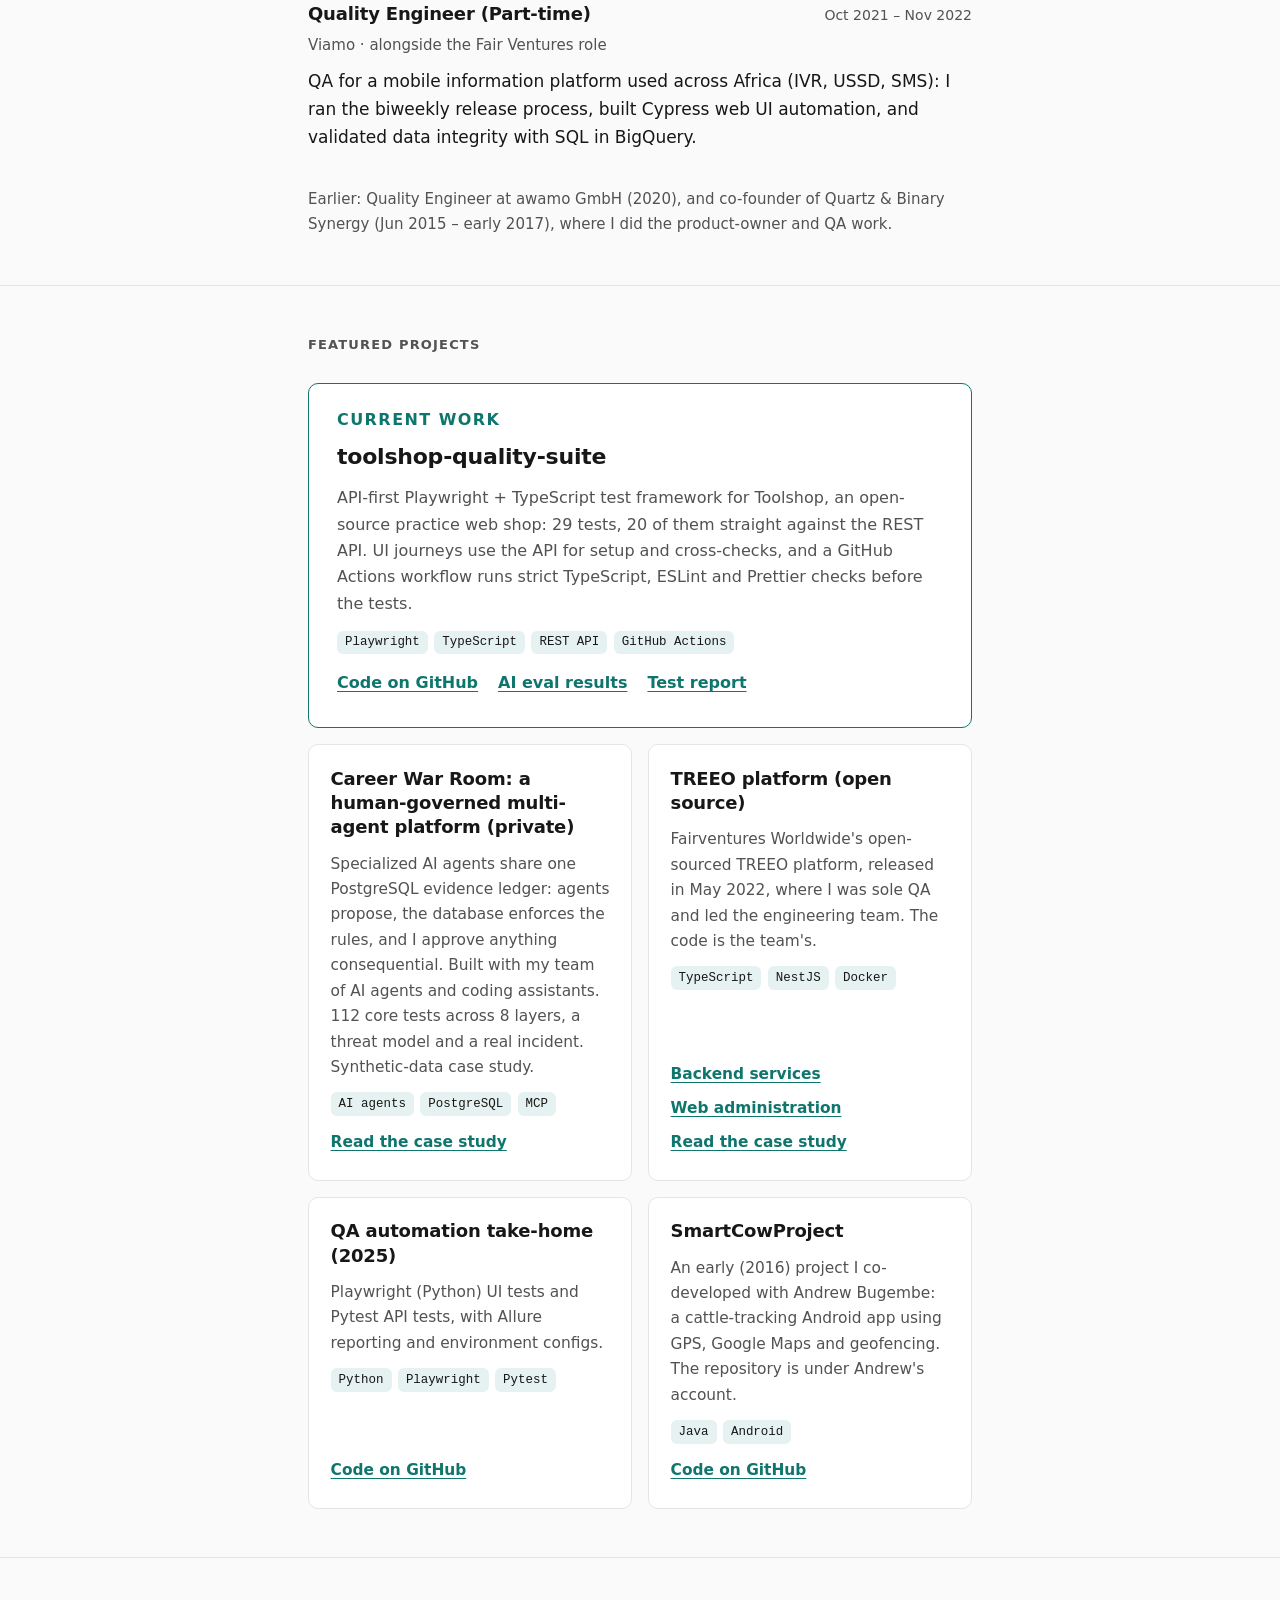
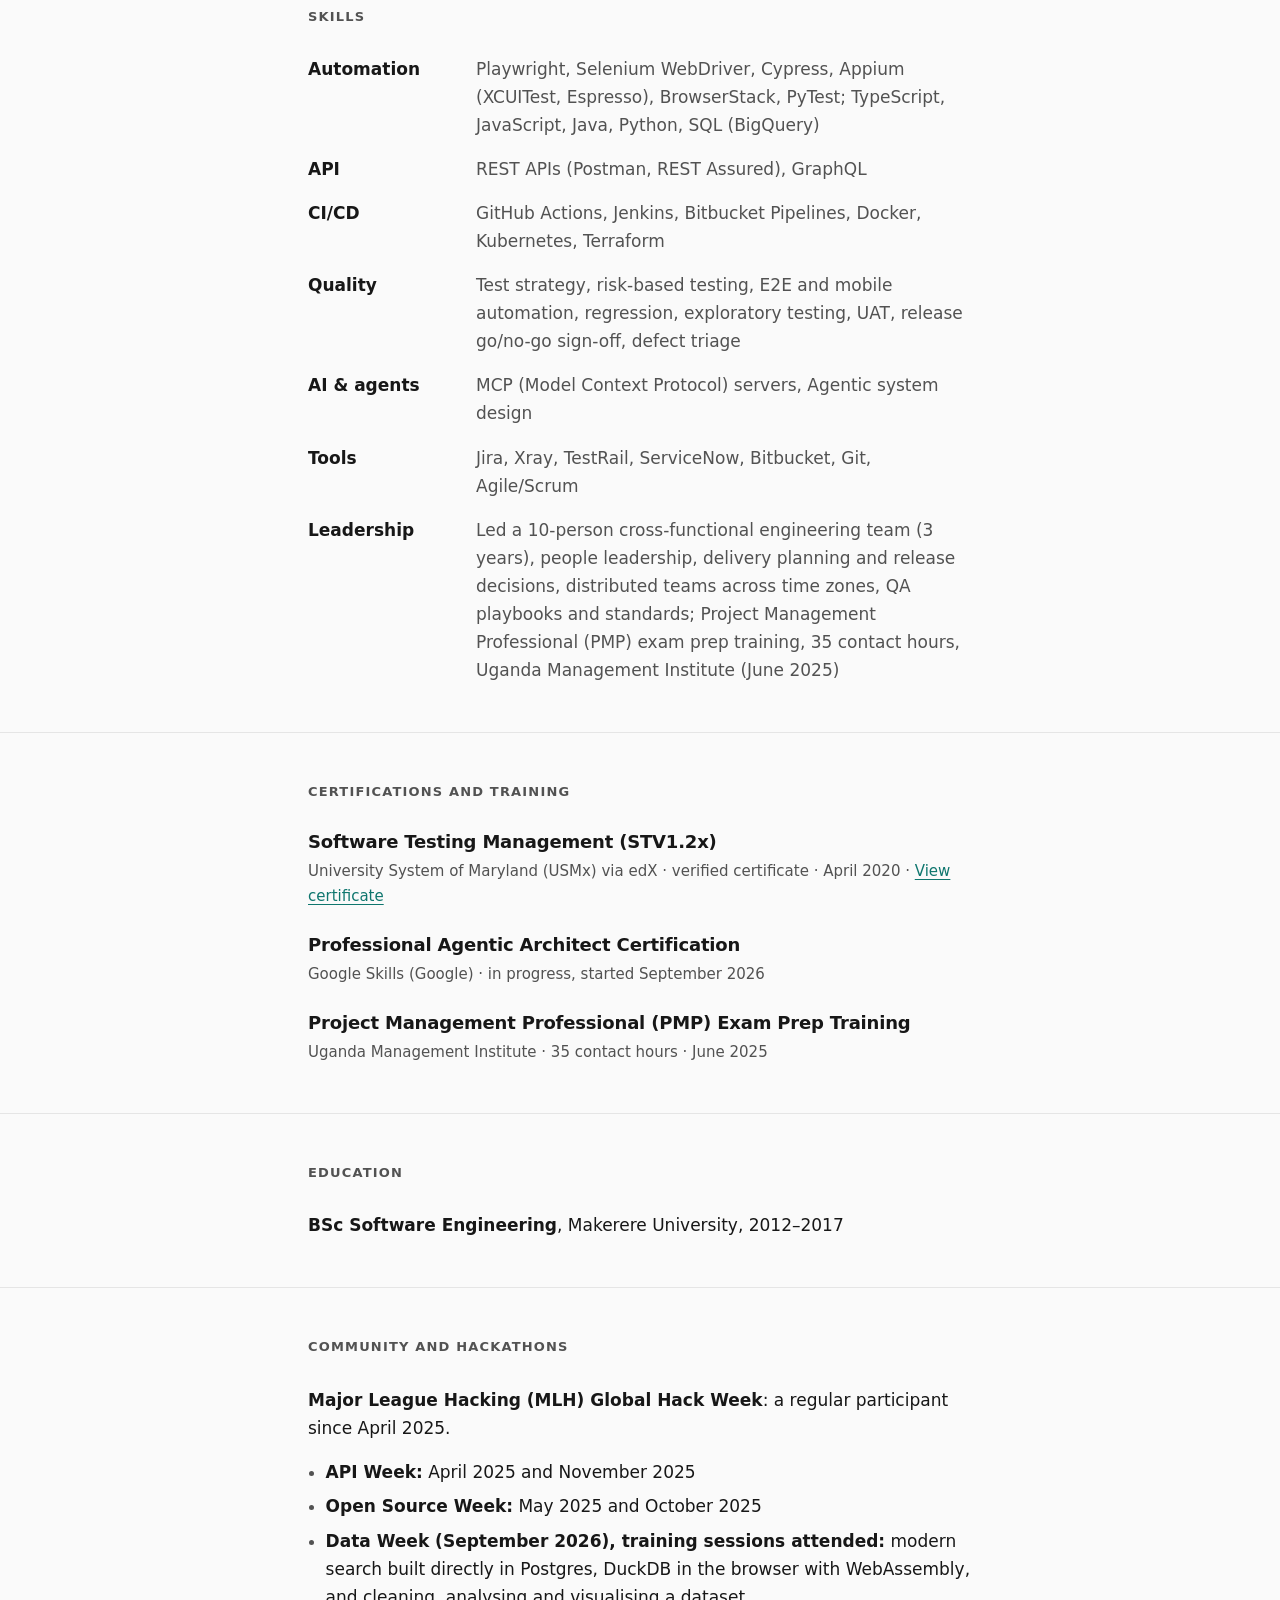
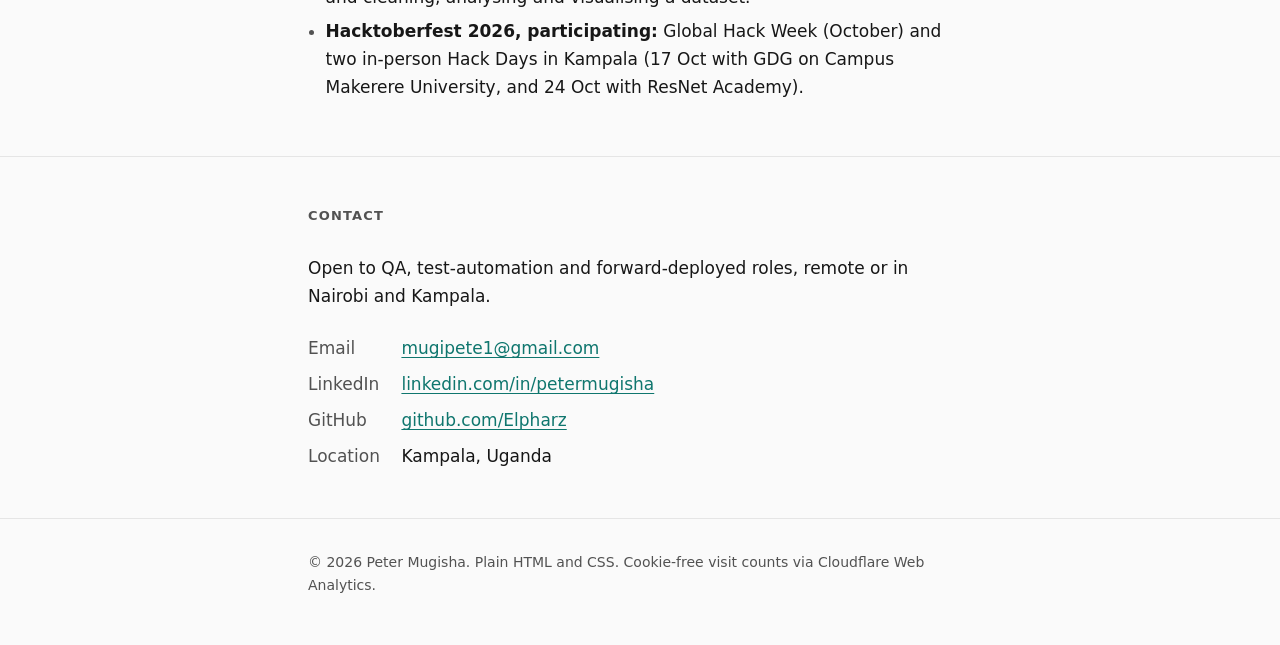
==== commit cdd804bf: "Add Cloudflare Web Analytics (cookie-free) and update footer" ====
--- a/index.html
+++ b/index.html
@@ -3,6 +3,7 @@
 <head>
   <meta charset="utf-8">
   <meta name="viewport" content="width=device-width, initial-scale=1">
+  <meta name="google-site-verification" content="a8imu7OCVHqPpFhIwguWaRXhQEkFHCqvkskmnPKZMiI">
   <!-- ===== META: title, description, Open Graph ===== -->
   <title>Peter Mugisha · QA Lead / SDET, test automation, Kampala</title>
   <meta name="description" content="QA Lead / SDET in Kampala, open to Nairobi and remote: API-first test automation, CI quality gates and release sign-off for payments and field-data systems.">
@@ -346,8 +347,9 @@
   <!-- ===== FOOTER ===== -->
   <footer class="site-footer">
     <div class="wrap">
-      <p>© 2026 Peter Mugisha. Plain HTML and CSS, no tracking.</p>
+      <p>© 2026 Peter Mugisha. Plain HTML and CSS. Cookie-free visit counts via Cloudflare Web Analytics.</p>
     </div>
   </footer>
+<!-- Cloudflare Web Analytics --><script type="module" src="https://static.cloudflareinsights.com/beacon.min.js" data-cf-beacon='{"token": "f91afb2359854ead9607797a774e4904"}'></script><!-- End Cloudflare Web Analytics -->
 </body>
 </html>
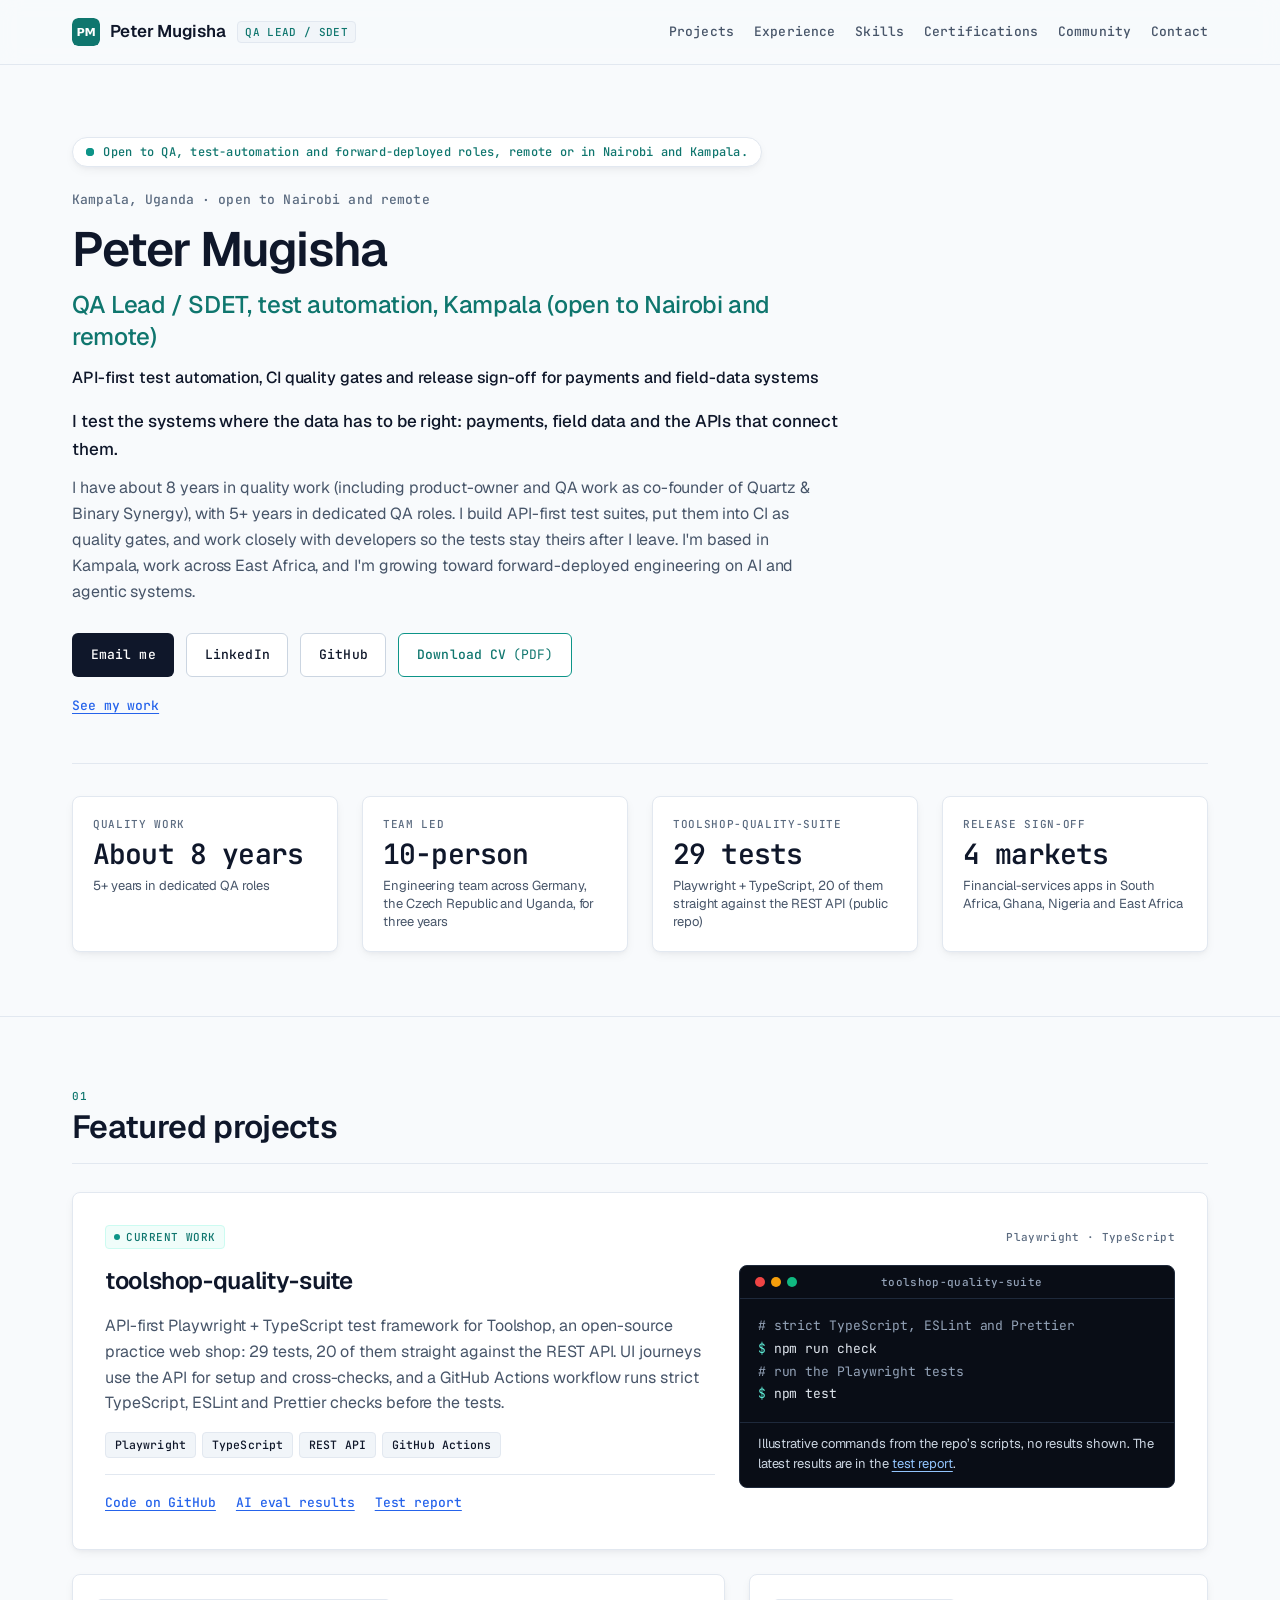
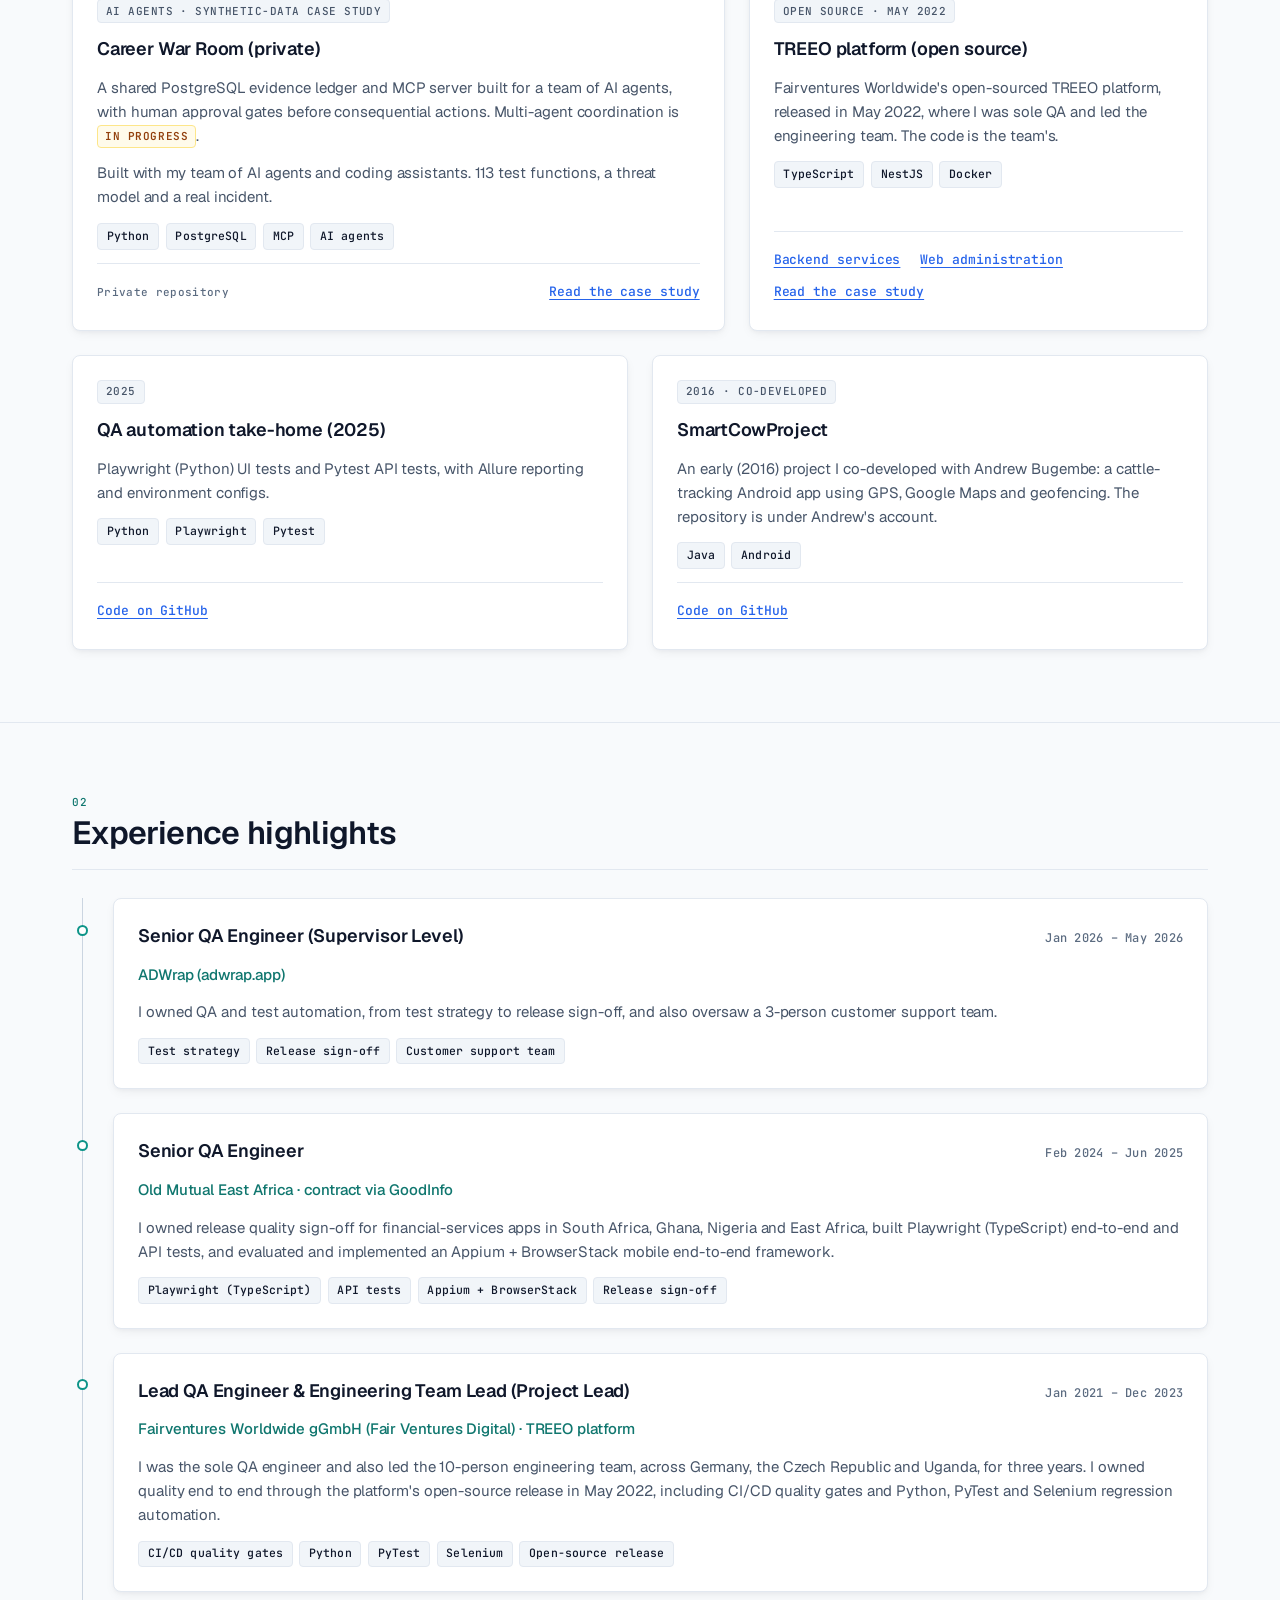
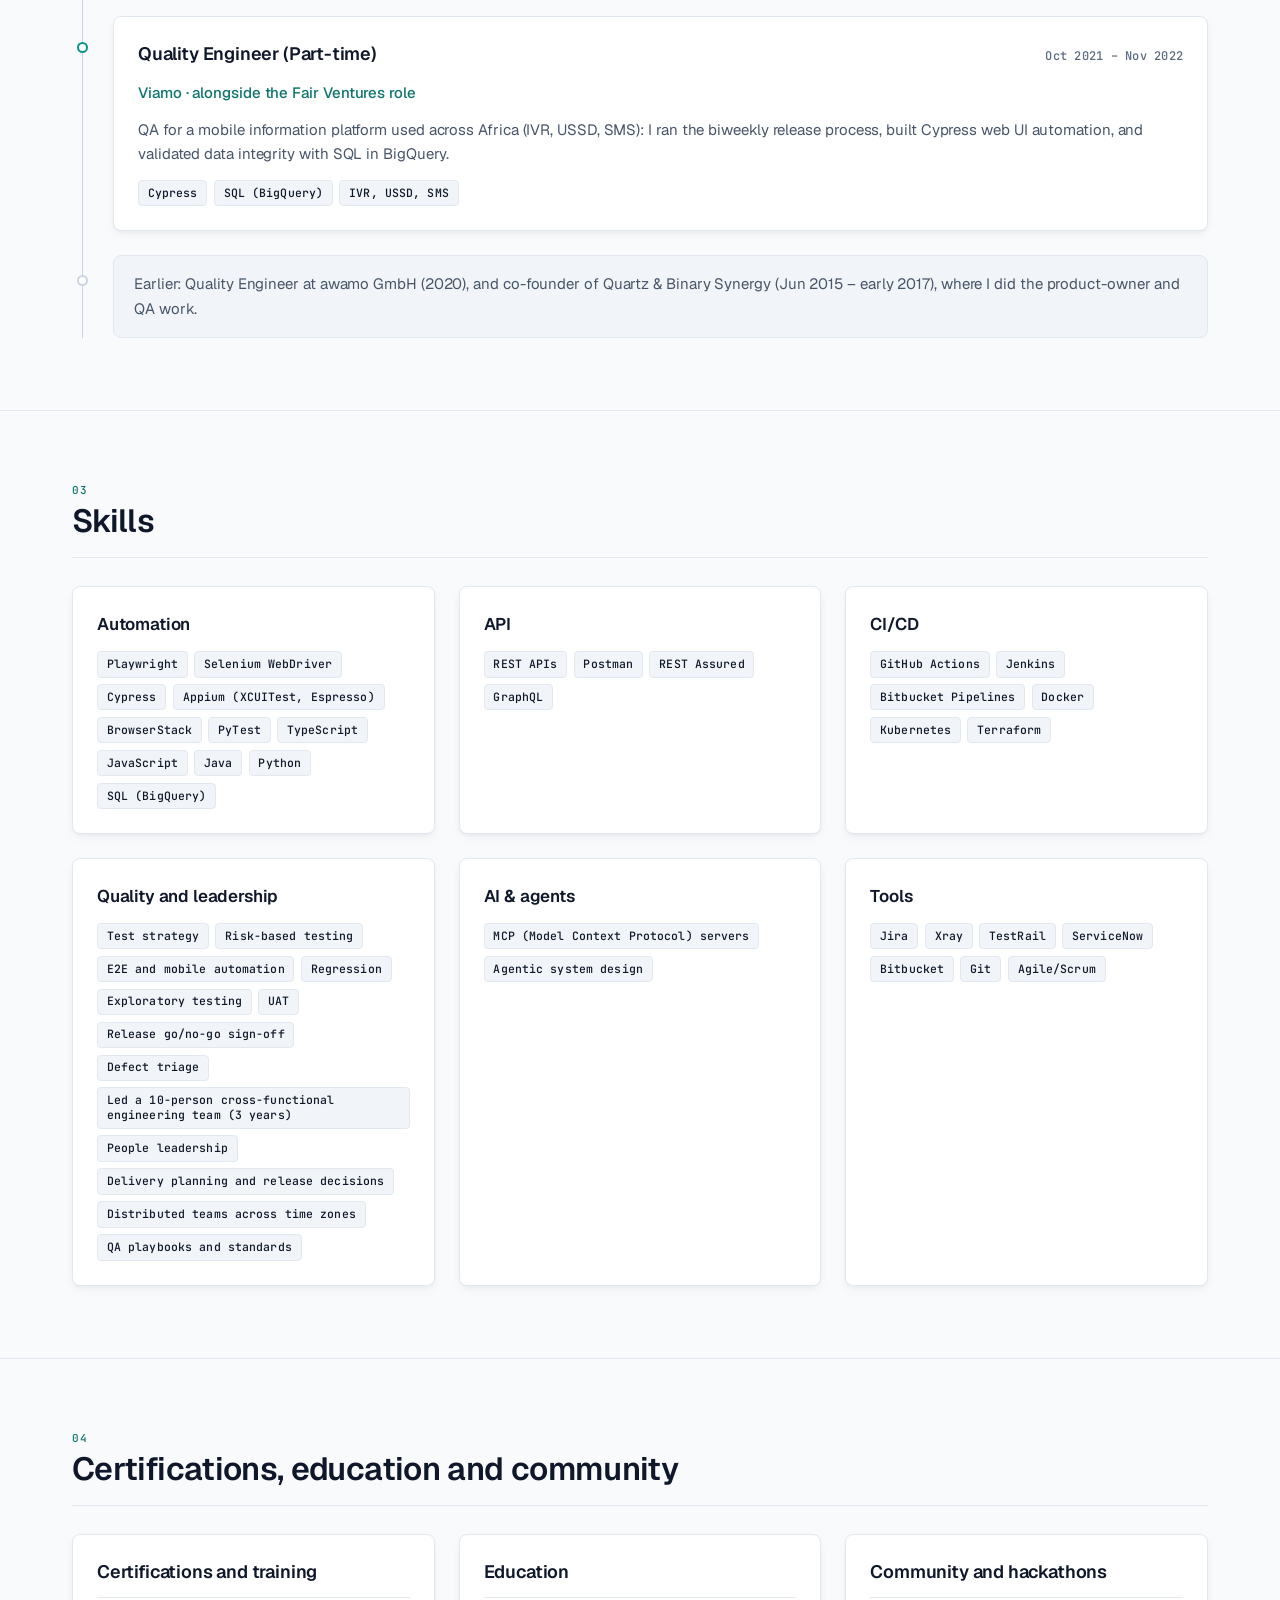
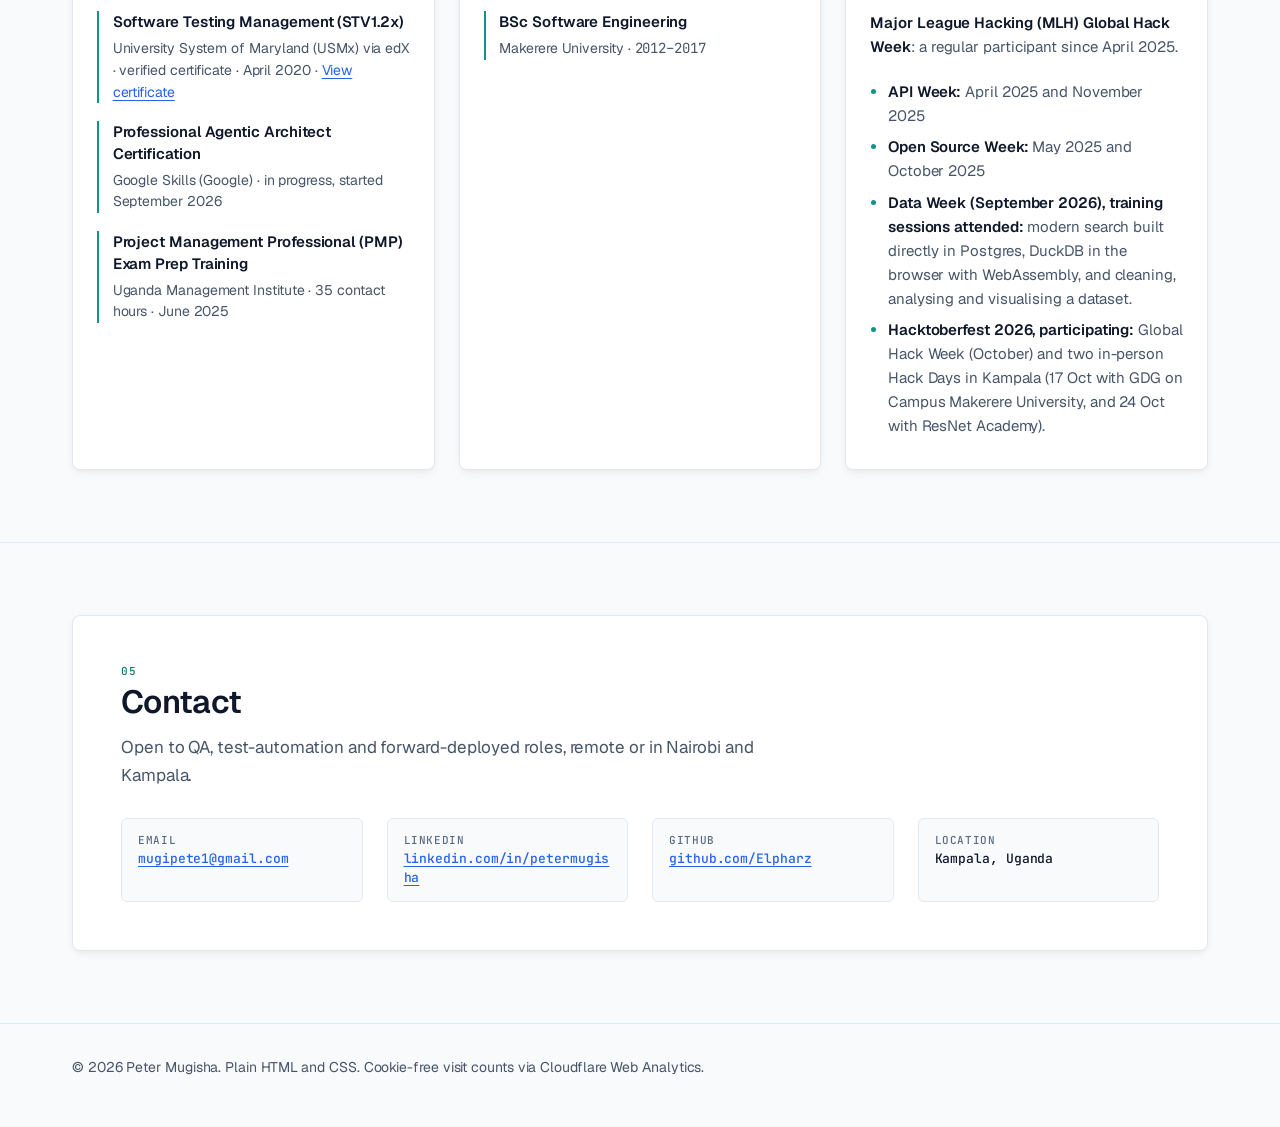
==== commit c1f6e0a8: "Portfolio redesign: new design system, self-hosted Geist/JetBrains Mono, verified content" ====
--- a/index.html
+++ b/index.html
@@ -104,17 +104,20 @@
 <body>
   <a class="skip" href="#main">Skip to content</a>
 
-  <!-- ===== HEADER / NAV ===== -->
+  <!-- ===== HEADER / NAV (redesign 18 Oct 2026; labels from live index.html) ===== -->
   <header class="site-header">
     <div class="wrap">
-      <a class="brand" href="#top" aria-label="Peter Mugisha, back to top">
-        <img src="assets/monogram.svg" width="28" height="28" alt="">
-        <span>Peter Mugisha</span>
-      </a>
+      <div class="brand-group">
+        <a class="brand" href="#top" aria-label="Peter Mugisha, back to top">
+          <img src="assets/monogram.svg" width="28" height="28" alt="">
+          <span>Peter Mugisha</span>
+        </a>
+        <span class="brand-badge" aria-hidden="true">QA Lead / SDET</span>
+      </div>
       <nav class="site-nav" aria-label="Sections">
         <ul>
+          <li><a href="#projects">Projects</a></li>
           <li><a href="#experience">Experience</a></li>
-          <li><a href="#projects">Projects</a></li>
           <li><a href="#skills">Skills</a></li>
           <li><a href="#certifications">Certifications</a></li>
           <li><a href="#community">Community</a></li>
@@ -125,11 +128,10 @@
   </header>
 
   <main id="main">
-    <!-- ===== HERO (above the fold) =====
-         Copy: network/drafts/portfolio-one-pager.md "Hero" + "About" (merged 11 Oct 2026).
-         Headline kept from the brief, not N&B's "QA and test-automation engineer". -->
-    <div class="hero wrap" id="top">
-      <p class="eyebrow"><span class="dot" aria-hidden="true"></span>Kampala, Uganda · open to Nairobi and remote</p>
+    <!-- ===== HERO: all copy verbatim from live index.html HERO; availability line = live CONTACT sentence ===== -->
+    <div class="hero container" id="top">
+      <p class="availability"><span class="pulse" aria-hidden="true"></span>Open to QA, test-automation and forward-deployed roles, remote or in Nairobi and Kampala.</p>
+      <p class="eyebrow">Kampala, Uganda · open to Nairobi and remote</p>
       <h1>Peter Mugisha</h1>
       <p class="headline">QA Lead / SDET, test automation, Kampala (open to Nairobi and remote)</p>
       <p class="strapline">API-first test automation, CI quality gates and release sign-off for payments and field-data systems</p>
@@ -140,88 +142,95 @@
         <li><a class="btn btn-primary" href="mailto:mugipete1@gmail.com">Email me</a></li>
         <li><a class="btn" href="https://www.linkedin.com/in/petermugisha" rel="me">LinkedIn</a></li>
         <li><a class="btn" href="https://github.com/Elpharz" rel="me">GitHub</a></li>
-        <!-- DOWNLOAD CV: public CV from CV & LinkedIn (cv-review/public/Peter-Mugisha-CV-public.pdf, sha256 c4ea0665…, 11 Oct 2026). Re-copy if they rebuild. -->
+        <!-- DOWNLOAD CV: same file and attributes as the live site -->
         <li><a class="btn btn-cv" href="assets/Peter-Mugisha-CV.pdf" download="Peter-Mugisha-CV.pdf" type="application/pdf">Download CV <span class="btn-note">(PDF)</span></a></li>
       </ul>
       <p class="hero-more"><a href="#projects">See my work</a></p>
+
+      <!-- METRIC STRIP: every figure appears on the live site (index.html HERO/EXPERIENCE, cwr.html). See CONTENT-MAP.md. -->
+      <h2 class="visually-hidden">At a glance</h2>
+      <ul class="metrics grid">
+        <li class="metric col t-4 d-3">
+          <span class="metric-label">Quality work</span>
+          <span class="metric-value">About 8 years</span>
+          <span class="metric-note">5+ years in dedicated QA roles</span>
+        </li>
+        <li class="metric col t-4 d-3">
+          <span class="metric-label">Team led</span>
+          <span class="metric-value">10-person</span>
+          <span class="metric-note">Engineering team across Germany, the Czech Republic and Uganda, for three years</span>
+        </li>
+        <li class="metric col t-4 d-3">
+          <span class="metric-label">toolshop-quality-suite</span>
+          <span class="metric-value">29 tests</span>
+          <span class="metric-note">Playwright + TypeScript, 20 of them straight against the REST API (public repo)</span>
+        </li>
+        <li class="metric col t-4 d-3">
+          <span class="metric-label">Release sign-off</span>
+          <span class="metric-value">4 markets</span>
+          <span class="metric-note">Financial-services apps in South Africa, Ghana, Nigeria and East Africa</span>
+        </li>
+      </ul>
     </div>
 
-    <!-- ===== EXPERIENCE HIGHLIGHTS ===== -->
-    <section id="experience" aria-labelledby="experience-title">
-      <div class="wrap">
-        <h2 id="experience-title">Experience highlights</h2>
-        <ol class="roles">
-          <li class="role">
-            <div class="role-head">
-              <h3>Senior QA Engineer (Supervisor Level)</h3>
-              <span class="role-dates">Jan 2026 – May 2026</span>
-            </div>
-            <p class="role-meta">ADWrap (adwrap.app)</p>
-            <p>I owned QA and test automation, from test strategy to release sign-off, and also oversaw a 3-person customer support team.</p>
-          </li>
-          <li class="role">
-            <div class="role-head">
-              <h3>Senior QA Engineer</h3>
-              <span class="role-dates">Feb 2024 – Jun 2025</span>
-            </div>
-            <p class="role-meta">Old Mutual East Africa · contract via GoodInfo</p>
-            <p>I owned release quality sign-off for financial-services apps in South Africa, Ghana, Nigeria and East Africa, built Playwright (TypeScript) end-to-end and API tests, and evaluated and implemented an Appium + BrowserStack mobile end-to-end framework.</p>
-          </li>
-          <li class="role">
-            <div class="role-head">
-              <h3>Lead QA Engineer &amp; Engineering Team Lead (Project Lead)</h3>
-              <span class="role-dates">Jan 2021 – Dec 2023</span>
-            </div>
-            <p class="role-meta">Fairventures Worldwide gGmbH (Fair Ventures Digital) · TREEO platform</p>
-            <!-- CONFIRMED by Peter 11 Oct 2026: 10-person team -->
-            <p>I was the sole QA engineer and also led the 10-person engineering team, across Germany, the Czech Republic and Uganda, for three years. I owned quality end to end through the platform's open-source release in May 2022, including CI/CD quality gates and Python, PyTest and Selenium regression automation.</p>
-          </li>
-          <li class="role">
-            <div class="role-head">
-              <h3>Quality Engineer (Part-time)</h3>
-              <span class="role-dates">Oct 2021 – Nov 2022</span>
-            </div>
-            <p class="role-meta">Viamo · alongside the Fair Ventures role</p>
-            <p>QA for a mobile information platform used across Africa (IVR, USSD, SMS): I ran the biweekly release process, built Cypress web UI automation, and validated data integrity with SQL in BigQuery.</p>
-          </li>
-        </ol>
-        <!-- Quartz & Binary Synergy: name and dates (Jun 2015 – early 2017) confirmed by Peter, 11 Oct 2026 17:36 EAT. -->
-        <p class="earlier">Earlier: Quality Engineer at awamo GmbH (2020), and co-founder of Quartz &amp; Binary Synergy (Jun 2015 – early 2017), where I did the product-owner and QA work.<!-- SLOT: Peter's 2017–2020 quality work. Add one short clause here once he confirms the details (role, organisation, dates). Nothing visible until then. --></p>
-      </div>
-    </section>
-
-    <!-- ===== FEATURED PROJECTS =====
-         Featured first: toolshop-quality-suite (current work). Then three compact cards: title, one-line description, 2-3 tags, link.
-         No metrics beyond the toolshop test count, no CI badges; links to the AI eval page and the public test report (added 12 Oct, pending approval). Sources: README.md fact table. -->
+    <!-- ===== FEATURED PROJECTS: copy from live index.html PROJECTS; CWR card from live cwr.html (fact-checked, a5f2c44) ===== -->
     <section id="projects" aria-labelledby="projects-title">
-      <div class="wrap">
-        <h2 id="projects-title">Featured projects</h2>
-        <!-- PROJECT (featured): toolshop-quality-suite (Peter's own repo) -->
-        <article class="card card--featured">
-          <p class="card-label">Current work</p>
-          <h3>toolshop-quality-suite</h3>
-          <p>API-first Playwright + TypeScript test framework for Toolshop, an open-source practice web shop: 29 tests, 20 of them straight against the REST API. UI journeys use the API for setup and cross-checks, and a GitHub Actions workflow runs strict TypeScript, ESLint and Prettier checks before the tests.</p>
-          <ul class="tags">
-            <li>Playwright</li><li>TypeScript</li><li>REST API</li><li>GitHub Actions</li>
-          </ul>
-          <p class="card-links">
-            <a href="https://github.com/Elpharz/toolshop-quality-suite">Code on GitHub<span class="visually-hidden"> (toolshop-quality-suite)</span></a>
-            <a href="ai-evals.html">AI eval results<span class="visually-hidden"> (toolshop-quality-suite LLM evals)</span></a>
-            <a href="/toolshop-quality-suite/">Test report<span class="visually-hidden"> (toolshop-quality-suite)</span></a>
-          </p>
-        </article>
-        <div class="cards">
-          <!-- PROJECT: Career War Room (private repo; case study approved by Peter 11 Oct 2026 20:42 EAT; synthetic data only) -->
-          <article class="card">
-            <h3>Career War Room: a human-governed multi-agent platform (private)</h3>
-            <p>Specialized AI agents share one PostgreSQL evidence ledger: agents propose, the database enforces the rules, and I approve anything consequential. Built with my team of AI agents and coding assistants. 112 core tests across 8 layers, a threat model and a real incident. Synthetic-data case study.</p>
+      <div class="container">
+        <div class="section-head">
+          <p class="kicker" aria-hidden="true">01</p>
+          <h2 id="projects-title">Featured projects</h2>
+        </div>
+        <div class="grid">
+          <!-- PROJECT (featured): toolshop-quality-suite (Peter's own repo) -->
+          <article class="card card--featured col t-8 d-12">
+            <div class="card-top">
+              <p class="badge badge-ok"><span class="badge-dot" aria-hidden="true"></span>Current work</p>
+              <p class="card-meta">Playwright · TypeScript</p>
+            </div>
+            <div class="featured-body">
+              <div class="featured-text">
+                <h3>toolshop-quality-suite</h3>
+                <p>API-first Playwright + TypeScript test framework for Toolshop, an open-source practice web shop: 29 tests, 20 of them straight against the REST API. UI journeys use the API for setup and cross-checks, and a GitHub Actions workflow runs strict TypeScript, ESLint and Prettier checks before the tests.</p>
+                <ul class="tags">
+                  <li>Playwright</li><li>TypeScript</li><li>REST API</li><li>GitHub Actions</li>
+                </ul>
+                <p class="card-links">
+                  <a href="https://github.com/Elpharz/toolshop-quality-suite">Code on GitHub<span class="visually-hidden"> (toolshop-quality-suite)</span></a>
+                  <a href="ai-evals.html">AI eval results<span class="visually-hidden"> (toolshop-quality-suite LLM evals)</span></a>
+                  <a href="/toolshop-quality-suite/">Test report<span class="visually-hidden"> (toolshop-quality-suite)</span></a>
+                </p>
+              </div>
+              <!-- TERMINAL: illustrative only. Commands are the repo's own npm scripts (package.json on GitHub, checked 18 Oct 2026). No output, timings or pass claims. -->
+              <figure class="terminal">
+                <div class="terminal-bar" aria-hidden="true"><span class="tdot tdot-r"></span><span class="tdot tdot-y"></span><span class="tdot tdot-g"></span><span class="terminal-title">toolshop-quality-suite</span></div>
+                <pre class="terminal-body"><code><span class="t-c"># strict TypeScript, ESLint and Prettier</span>
+<span class="t-p">$</span> npm run check
+<span class="t-c"># run the Playwright tests</span>
+<span class="t-p">$</span> npm test</code></pre>
+                <figcaption>Illustrative commands from the repo’s scripts, no results shown. The latest results are in the <a href="/toolshop-quality-suite/">test report</a>.</figcaption>
+              </figure>
+            </div>
+          </article>
+
+          <!-- PROJECT: Career War Room (private repo; wording from live cwr.html, approved 18 Oct 2026 21:38 EAT; synthetic data only) -->
+          <article class="card col t-8 d-7">
+            <div class="card-top">
+              <p class="badge">AI agents · synthetic-data case study</p>
+            </div>
+            <h3>Career War Room (private)</h3>
+            <p>A shared PostgreSQL evidence ledger and MCP server built for a team of AI agents, with human approval gates before consequential actions. Multi-agent coordination is <span class="status status-progress">In progress</span>.</p>
+            <p>Built with my team of AI agents and coding assistants. 113 test functions, a threat model and a real incident.</p>
             <ul class="tags">
-              <li>AI agents</li><li>PostgreSQL</li><li>MCP</li>
-            </ul>
-            <p class="card-links"><a href="cwr.html">Read the case study<span class="visually-hidden"> (Career War Room)</span></a></p>
+              <li>Python</li><li>PostgreSQL</li><li>MCP</li><li>AI agents</li>
+            </ul>
+            <p class="card-links card-links--split"><span class="card-meta">Private repository</span><a href="cwr.html">Read the case study<span class="visually-hidden"> (Career War Room)</span></a></p>
           </article>
+
           <!-- PROJECT: TREEO (upstream: fairventures-worldwide; Peter has forks. Not his codebase: credit the team) -->
-          <article class="card">
+          <article class="card col t-8 d-5">
+            <div class="card-top">
+              <p class="badge">Open source · May 2022</p>
+            </div>
             <h3>TREEO platform (open source)</h3>
             <p>Fairventures Worldwide's open-sourced TREEO platform, released in May 2022, where I was sole QA and led the engineering team. The code is the team's.</p>
             <ul class="tags">
@@ -233,8 +242,12 @@
               <a href="treeo.html">Read the case study<span class="visually-hidden"> (TREEO)</span></a>
             </p>
           </article>
-          <!-- PROJECT: QA automation take-home (2025). Peter's own repo; he asked to include it. Source note is in README.md -->
-          <article class="card">
+
+          <!-- PROJECT: QA automation take-home (2025). Peter's own repo; he asked to include it. -->
+          <article class="card col t-4 d-6">
+            <div class="card-top">
+              <p class="badge">2025</p>
+            </div>
             <h3>QA automation take-home (2025)</h3>
             <p>Playwright (Python) UI tests and Pytest API tests, with Allure reporting and environment configs.</p>
             <ul class="tags">
@@ -242,8 +255,12 @@
             </ul>
             <p class="card-links"><a href="https://github.com/Elpharz/wynn-qa-automation-assessment">Code on GitHub<span class="visually-hidden"> (QA automation take-home)</span></a></p>
           </article>
-          <!-- PROJECT: SmartCowProject (upstream: bugembeAndrew. ROLE CONFIRMED by Peter 11 Oct 2026 14:55 EAT: co-developer with Andrew Bugembe; commits are under Andrew's account) -->
-          <article class="card">
+
+          <!-- PROJECT: SmartCowProject (upstream: bugembeAndrew. ROLE CONFIRMED by Peter 11 Oct 2026 14:55 EAT: co-developer with Andrew Bugembe) -->
+          <article class="card col t-4 d-6">
+            <div class="card-top">
+              <p class="badge">2016 · co-developed</p>
+            </div>
             <h3>SmartCowProject</h3>
             <p>An early (2016) project I co-developed with Andrew Bugembe: a cattle-tracking Android app using GPS, Google Maps and geofencing. The repository is under Andrew's account.</p>
             <ul class="tags">
@@ -255,96 +272,170 @@
       </div>
     </section>
 
-    <!-- ===== SKILLS (cv-v2.md Skills section) =====
-         Each group: <dd><p class="skill-main">main skills</p></dd>. Optional second line inside the same dd:
-         <p class="skill-familiar"><span>Familiar with:</span> ...</p>. None used: Peter confirmed 11 Oct 17:24 EAT that every
-         current skill stays a main skill (including Kubernetes, Terraform, Jenkins, GraphQL, REST Assured, Java). -->
+    <!-- ===== EXPERIENCE HIGHLIGHTS: role text verbatim from live index.html; tags are short phrases lifted from each role's own text ===== -->
+    <section id="experience" aria-labelledby="experience-title">
+      <div class="container">
+        <div class="section-head">
+          <p class="kicker" aria-hidden="true">02</p>
+          <h2 id="experience-title">Experience highlights</h2>
+        </div>
+        <ol class="rail">
+          <li class="rail-item"><span class="pin" aria-hidden="true"></span>
+            <div class="card role">
+              <div class="role-head">
+                <h3>Senior QA Engineer (Supervisor Level)</h3>
+                <span class="role-dates">Jan 2026 – May 2026</span>
+              </div>
+              <p class="role-meta">ADWrap (adwrap.app)</p>
+              <p>I owned QA and test automation, from test strategy to release sign-off, and also oversaw a 3-person customer support team.</p>
+              <ul class="tags"><li>Test strategy</li><li>Release sign-off</li><li>Customer support team</li></ul>
+            </div>
+          </li>
+          <li class="rail-item"><span class="pin" aria-hidden="true"></span>
+            <div class="card role">
+              <div class="role-head">
+                <h3>Senior QA Engineer</h3>
+                <span class="role-dates">Feb 2024 – Jun 2025</span>
+              </div>
+              <p class="role-meta">Old Mutual East Africa · contract via GoodInfo</p>
+              <p>I owned release quality sign-off for financial-services apps in South Africa, Ghana, Nigeria and East Africa, built Playwright (TypeScript) end-to-end and API tests, and evaluated and implemented an Appium + BrowserStack mobile end-to-end framework.</p>
+              <ul class="tags"><li>Playwright (TypeScript)</li><li>API tests</li><li>Appium + BrowserStack</li><li>Release sign-off</li></ul>
+            </div>
+          </li>
+          <li class="rail-item"><span class="pin" aria-hidden="true"></span>
+            <div class="card role">
+              <div class="role-head">
+                <h3>Lead QA Engineer &amp; Engineering Team Lead (Project Lead)</h3>
+                <span class="role-dates">Jan 2021 – Dec 2023</span>
+              </div>
+              <p class="role-meta">Fairventures Worldwide gGmbH (Fair Ventures Digital) · TREEO platform</p>
+              <!-- CONFIRMED by Peter 11 Oct 2026: 10-person team -->
+              <p>I was the sole QA engineer and also led the 10-person engineering team, across Germany, the Czech Republic and Uganda, for three years. I owned quality end to end through the platform's open-source release in May 2022, including CI/CD quality gates and Python, PyTest and Selenium regression automation.</p>
+              <ul class="tags"><li>CI/CD quality gates</li><li>Python</li><li>PyTest</li><li>Selenium</li><li>Open-source release</li></ul>
+            </div>
+          </li>
+          <li class="rail-item"><span class="pin" aria-hidden="true"></span>
+            <div class="card role">
+              <div class="role-head">
+                <h3>Quality Engineer (Part-time)</h3>
+                <span class="role-dates">Oct 2021 – Nov 2022</span>
+              </div>
+              <p class="role-meta">Viamo · alongside the Fair Ventures role</p>
+              <p>QA for a mobile information platform used across Africa (IVR, USSD, SMS): I ran the biweekly release process, built Cypress web UI automation, and validated data integrity with SQL in BigQuery.</p>
+              <ul class="tags"><li>Cypress</li><li>SQL (BigQuery)</li><li>IVR, USSD, SMS</li></ul>
+            </div>
+          </li>
+          <li class="rail-item rail-item--muted"><span class="pin" aria-hidden="true"></span>
+            <!-- Quartz & Binary Synergy: name and dates (Jun 2015 – early 2017) confirmed by Peter, 11 Oct 2026 17:36 EAT. -->
+            <p class="earlier">Earlier: Quality Engineer at awamo GmbH (2020), and co-founder of Quartz &amp; Binary Synergy (Jun 2015 – early 2017), where I did the product-owner and QA work.<!-- SLOT: Peter's 2017–2020 quality work. Nothing visible until he confirms the details. --></p>
+          </li>
+        </ol>
+      </div>
+    </section>
+
+    <!-- ===== SKILLS: every item verbatim from live index.html SKILLS; live "Quality" and "Leadership" groups merged into one card to make 6 groups ===== -->
     <section id="skills" aria-labelledby="skills-title">
-      <div class="wrap">
-        <h2 id="skills-title">Skills</h2>
-        <dl class="skills">
-          <dt>Automation</dt>
-          <dd><p class="skill-main">Playwright, Selenium WebDriver, Cypress, Appium (XCUITest, Espresso), BrowserStack, PyTest; TypeScript, JavaScript, Java, Python, SQL (BigQuery)</p></dd>
-          <dt>API</dt>
-          <dd><p class="skill-main">REST APIs (Postman, REST Assured), GraphQL</p></dd>
-          <dt>CI/CD</dt>
-          <dd><p class="skill-main">GitHub Actions, Jenkins, Bitbucket Pipelines, Docker, Kubernetes, Terraform</p></dd>
-          <dt>Quality</dt>
-          <dd><p class="skill-main">Test strategy, risk-based testing, E2E and mobile automation, regression, exploratory testing, UAT, release go/no-go sign-off, defect triage</p></dd>
-          <dt>AI &amp; agents</dt>
-          <dd><p class="skill-main">MCP (Model Context Protocol) servers, Agentic system design</p></dd>
-          <dt>Tools</dt>
-          <dd><p class="skill-main">Jira, Xray, TestRail, ServiceNow, Bitbucket, Git, Agile/Scrum</p></dd>
-          <dt>Leadership</dt>
-          <dd><p class="skill-main">Led a 10-person cross-functional engineering team (3 years), people leadership, delivery planning and release decisions, distributed teams across time zones, QA playbooks and standards; Project Management Professional (PMP) exam prep training, 35 contact hours, Uganda Management Institute (June 2025)</p></dd>
-        </dl>
+      <div class="container">
+        <div class="section-head">
+          <p class="kicker" aria-hidden="true">03</p>
+          <h2 id="skills-title">Skills</h2>
+        </div>
+        <div class="grid">
+          <div class="card skill col t-4 d-4">
+            <h3>Automation</h3>
+            <ul class="tags"><li>Playwright</li><li>Selenium WebDriver</li><li>Cypress</li><li>Appium (XCUITest, Espresso)</li><li>BrowserStack</li><li>PyTest</li><li>TypeScript</li><li>JavaScript</li><li>Java</li><li>Python</li><li>SQL (BigQuery)</li></ul>
+          </div>
+          <div class="card skill col t-4 d-4">
+            <h3>API</h3>
+            <ul class="tags"><li>REST APIs</li><li>Postman</li><li>REST Assured</li><li>GraphQL</li></ul>
+          </div>
+          <div class="card skill col t-4 d-4">
+            <h3>CI/CD</h3>
+            <ul class="tags"><li>GitHub Actions</li><li>Jenkins</li><li>Bitbucket Pipelines</li><li>Docker</li><li>Kubernetes</li><li>Terraform</li></ul>
+          </div>
+          <div class="card skill col t-4 d-4">
+            <h3>Quality and leadership</h3>
+            <ul class="tags"><li>Test strategy</li><li>Risk-based testing</li><li>E2E and mobile automation</li><li>Regression</li><li>Exploratory testing</li><li>UAT</li><li>Release go/no-go sign-off</li><li>Defect triage</li><li>Led a 10-person cross-functional engineering team (3 years)</li><li>People leadership</li><li>Delivery planning and release decisions</li><li>Distributed teams across time zones</li><li>QA playbooks and standards</li></ul>
+          </div>
+          <div class="card skill col t-4 d-4">
+            <h3>AI &amp; agents</h3>
+            <ul class="tags"><li>MCP (Model Context Protocol) servers</li><li>Agentic system design</li></ul>
+          </div>
+          <div class="card skill col t-4 d-4">
+            <h3>Tools</h3>
+            <ul class="tags"><li>Jira</li><li>Xray</li><li>TestRail</li><li>ServiceNow</li><li>Bitbucket</li><li>Git</li><li>Agile/Scrum</li></ul>
+          </div>
+        </div>
       </div>
     </section>
 
-    <!-- ===== CERTIFICATIONS (verified against certificate files in /workspace/uploads/certs/, 11 Oct 2026; files are NOT on the site) ===== -->
-    <section id="certifications" aria-labelledby="certifications-title">
-      <div class="wrap">
-        <h2 id="certifications-title">Certifications and training</h2>
-        <ul class="creds">
-          <li>
-            <h3>Software Testing Management (STV1.2x)</h3>
-            <p>University System of Maryland (USMx) via edX · verified certificate · April 2020 · <a href="https://courses.edx.org/certificates/c401828ca9674441b2a8decd08ea7416">View certificate<span class="visually-hidden"> for Software Testing Management on edX</span></a></p>
-          </li>
-          <li>
-            <!-- Verified: Google Skills email "You've started Professional Agentic Architect Certification!" (noreply@skills.google, 13 Sep 2026). In progress only. -->
-            <h3>Professional Agentic Architect Certification</h3>
-            <p>Google Skills (Google) · in progress, started September 2026</p>
-          </li>
-          <li>
-            <h3>Project Management Professional (PMP) Exam Prep Training</h3>
-            <p>Uganda Management Institute · 35 contact hours · June 2025</p>
-          </li>
-        </ul>
+    <!-- ===== CERTIFICATIONS / EDUCATION / COMMUNITY: verbatim from live index.html (three sections shown as three columns) ===== -->
+    <section id="credentials" aria-labelledby="credentials-title">
+      <div class="container">
+        <div class="section-head">
+          <p class="kicker" aria-hidden="true">04</p>
+          <h2 id="credentials-title">Certifications, education and community</h2>
+        </div>
+        <div class="grid">
+          <div class="card col t-8 d-4" id="certifications">
+            <h3 class="col-title">Certifications and training</h3>
+            <ul class="creds">
+              <li>
+                <h4>Software Testing Management (STV1.2x)</h4>
+                <p>University System of Maryland (USMx) via edX · verified certificate · April 2020 · <a href="https://courses.edx.org/certificates/c401828ca9674441b2a8decd08ea7416">View certificate<span class="visually-hidden"> for Software Testing Management on edX</span></a></p>
+              </li>
+              <li>
+                <h4>Professional Agentic Architect Certification</h4>
+                <p>Google Skills (Google) · in progress, started September 2026</p>
+              </li>
+              <li>
+                <h4>Project Management Professional (PMP) Exam Prep Training</h4>
+                <p>Uganda Management Institute · 35 contact hours · June 2025</p>
+              </li>
+            </ul>
+          </div>
+          <div class="card col t-8 d-4" id="education">
+            <h3 class="col-title">Education</h3>
+            <ul class="creds">
+              <li>
+                <h4>BSc Software Engineering</h4>
+                <p>Makerere University · <span class="mono">2012–2017</span></p>
+              </li>
+            </ul>
+          </div>
+          <div class="card col t-8 d-4" id="community">
+            <h3 class="col-title">Community and hackathons</h3>
+            <p><strong>Major League Hacking (MLH) Global Hack Week</strong>: a regular participant since April 2025.</p>
+            <ul class="plain-list">
+              <li><strong>API Week:</strong> April 2025 and November 2025</li>
+              <li><strong>Open Source Week:</strong> May 2025 and October 2025</li>
+              <li><strong>Data Week (September 2026), training sessions attended:</strong> modern search built directly in Postgres, DuckDB in the browser with WebAssembly, and cleaning, analysing and visualising a dataset.</li>
+              <li><strong>Hacktoberfest 2026, participating:</strong> Global Hack Week (October) and two in-person Hack Days in Kampala (17 Oct with GDG on Campus Makerere University, and 24 Oct with ResNet Academy).</li>
+            </ul>
+          </div>
+        </div>
       </div>
     </section>
 
-    <!-- ===== EDUCATION (N&B "Education"; year follows cv-v2.md, not N&B's 2012–2017) ===== -->
-    <section id="education" aria-labelledby="education-title">
-      <div class="wrap">
-        <h2 id="education-title">Education</h2>
-        <p class="single-line"><strong>BSc Software Engineering</strong>, Makerere University, 2012–2017</p>
-      </div>
-    </section>
-
-    <!-- ===== COMMUNITY AND HACKATHONS (N&B copy; verified against MLH registration/check-in emails in mugipete1@gmail.com) ===== -->
-    <section id="community" aria-labelledby="community-title">
-      <div class="wrap">
-        <h2 id="community-title">Community and hackathons</h2>
-        <p><strong>Major League Hacking (MLH) Global Hack Week</strong>: a regular participant since April 2025.</p>
-        <ul class="plain-list">
-          <li><strong>API Week:</strong> April 2025 and November 2025</li>
-          <li><strong>Open Source Week:</strong> May 2025 and October 2025</li>
-          <li><strong>Data Week (September 2026), training sessions attended:</strong> modern search built directly in Postgres, DuckDB in the browser with WebAssembly, and cleaning, analysing and visualising a dataset.</li>
-          <li><strong>Hacktoberfest 2026, participating:</strong> Global Hack Week (October) and two in-person Hack Days in Kampala (17 Oct with GDG on Campus Makerere University, and 24 Oct with ResNet Academy).</li>
-          <!-- SLOT: Hack Day output. After 17 Oct (GDG on Campus Makerere) and 24 Oct (ResNet Academy), add ONE line per event with what Peter actually built or contributed (repo/PR link if public). Until then, leave this slot empty.
-          <li><strong>Hack Day Kampala, 17 Oct 2026:</strong> [what I built or contributed, link]</li>
-          <li><strong>Hack Day Kampala, 24 Oct 2026:</strong> [what I built or contributed, link]</li>
-          -->
-        </ul>
-      </div>
-    </section>
-
-    <!-- ===== CONTACT (copy: N&B "Contact") ===== -->
+    <!-- ===== CONTACT (copy: live index.html CONTACT) ===== -->
     <section id="contact" aria-labelledby="contact-title">
-      <div class="wrap">
-        <h2 id="contact-title">Contact</h2>
-        <p>Open to QA, test-automation and forward-deployed roles, remote or in Nairobi and Kampala.</p>
-        <ul class="contact-list">
-          <li><span>Email</span> <a href="mailto:mugipete1@gmail.com">mugipete1@gmail.com</a></li>
-          <li><span>LinkedIn</span> <a href="https://www.linkedin.com/in/petermugisha" rel="me">linkedin.com/in/petermugisha</a></li>
-          <li><span>GitHub</span> <a href="https://github.com/Elpharz" rel="me">github.com/Elpharz</a></li>
-          <li><span>Location</span> Kampala, Uganda</li>
-        </ul>
+      <div class="container">
+        <div class="contact-block">
+          <p class="kicker" aria-hidden="true">05</p>
+          <h2 id="contact-title">Contact</h2>
+          <p class="contact-intro">Open to QA, test-automation and forward-deployed roles, remote or in Nairobi and Kampala.</p>
+          <ul class="channels grid">
+            <li class="col t-4 d-3"><span class="channel-label">Email</span> <a href="mailto:mugipete1@gmail.com">mugipete1@gmail.com</a></li>
+            <li class="col t-4 d-3"><span class="channel-label">LinkedIn</span> <a href="https://www.linkedin.com/in/petermugisha" rel="me">linkedin.com/in/petermugisha</a></li>
+            <li class="col t-4 d-3"><span class="channel-label">GitHub</span> <a href="https://github.com/Elpharz" rel="me">github.com/Elpharz</a></li>
+            <li class="col t-4 d-3"><span class="channel-label">Location</span> Kampala, Uganda</li>
+          </ul>
+        </div>
       </div>
     </section>
   </main>
 
-  <!-- ===== FOOTER ===== -->
+  <!-- ===== FOOTER (verbatim from live) ===== -->
   <footer class="site-footer">
     <div class="wrap">
       <p>© 2026 Peter Mugisha. Plain HTML and CSS. Cookie-free visit counts via Cloudflare Web Analytics.</p>
--- a/assets/styles.css
+++ b/assets/styles.css
@@ -1,33 +1,94 @@
-/* Peter Mugisha portfolio: plain CSS, no build step, system fonts only. */
+/* Peter Mugisha portfolio, redesign review copy (18 Oct 2026).
+   Plain hand-written CSS, no build step. Design system: uploads/redesign-2026-10-18/DESIGN.md.
+   Fonts self-hosted (SIL OFL 1.1, licences in assets/fonts/). */
+@font-face {
+  font-family: "Geist";
+  src: url("fonts/Geist-Variable.woff2") format("woff2");
+  font-weight: 100 900; font-style: normal; font-display: swap;
+}
+@font-face {
+  font-family: "JetBrains Mono";
+  src: url("fonts/JetBrainsMono-Variable-latin.woff2") format("woff2");
+  font-weight: 100 800; font-style: normal; font-display: swap;
+  unicode-range: U+0000-00FF, U+0131, U+0152-0153, U+02BB-02BC, U+02C6, U+02DA, U+02DC, U+0304, U+0308, U+0329, U+2000-206F, U+20AC, U+2122, U+2191, U+2193, U+2212, U+2215, U+FEFF, U+FFFD;
+}
+
 :root {
   color-scheme: light dark;
-  --bg: #fafafa;
+  /* surfaces */
+  --bg: #f8fafc;
   --surface: #ffffff;
-  --text: #171717;
-  --muted: #525252;
-  --border: #e5e5e5;
-  --accent: #0f766e;
+  --surface-2: #f1f5f9;
+  --header-bg: rgba(248, 250, 252, 0.88);
+  /* text */
+  --text: #0f172a;
+  --muted: #475569;
+  --subtle: #5b6b80;
+  /* lines */
+  --border: #e2e8f0;
+  --border-strong: #cbd5e1;
+  /* accents */
+  --teal: #0d9488;          /* decorative: dots, rails, hover borders */
+  --teal-text: #0f766e;     /* teal used as text (AA on white) */
+  --teal-soft: #f0fdfa;
+  --teal-line: #ccfbf1;
+  --cobalt: #2563eb;        /* links */
+  --amber-text: #92400e;
+  --amber-soft: #fffbeb;
+  --amber-line: #fde68a;
+  --btn-bg: #0f172a;
+  --btn-bg-hover: #1e293b;
+  --btn-text: #ffffff;
+  --code-bg: #090d16;
+  --code-line: #1e293b;
+  --focus: #2563eb;
+  --shadow: 0 4px 12px -2px rgba(15, 23, 42, 0.06), 0 2px 4px -1px rgba(15, 23, 42, 0.04);
+  /* shape, type, layout */
+  --radius: 8px;
+  --radius-sm: 4px;
+  --radius-md: 6px;
+  --max: 75rem;           /* 1200px */
+  --gutter: 1rem;
+  --pad: 1rem;
+  --font: "Geist", system-ui, -apple-system, "Segoe UI", Roboto, "Helvetica Neue", Arial, sans-serif;
+  --mono: "JetBrains Mono", ui-monospace, SFMono-Regular, Menlo, Consolas, monospace;
+  /* aliases kept for the case-study stylesheets */
+  --accent: var(--teal-text);
+  --accent-soft: var(--teal-soft);
   --accent-text: #ffffff;
-  --accent-soft: #e6f2f1;
-  --focus: #0f766e;
-  --radius: 10px;
-  --max: 44rem;
-  --font: system-ui, -apple-system, "Segoe UI", Roboto, "Helvetica Neue", Arial, sans-serif;
-  --mono: ui-monospace, SFMono-Regular, Menlo, Consolas, monospace;
-}
+}
+@media (min-width: 48rem) { :root { --gutter: 1.5rem; --pad: 2rem; } }
 @media (prefers-color-scheme: dark) {
   :root {
-    --bg: #0b0b0c;
-    --surface: #141416;
-    --text: #ededed;
-    --muted: #a3a3a3;
-    --border: #2a2a2e;
-    --accent: #5eead4;
+    --bg: #0b1120;
+    --surface: #0f172a;
+    --surface-2: #1e293b;
+    --header-bg: rgba(11, 17, 32, 0.88);
+    --text: #e2e8f0;
+    --muted: #b4c0d0;
+    --subtle: #9aa8bb;
+    --border: #1e293b;
+    --border-strong: #334155;
+    --teal: #2dd4bf;
+    --teal-text: #5eead4;
+    --teal-soft: #0b2b2a;
+    --teal-line: #134e4a;
+    --cobalt: #7cb3ff;
+    --amber-text: #fcd34d;
+    --amber-soft: #2a1f07;
+    --amber-line: #78530f;
+    --btn-bg: #e2e8f0;
+    --btn-bg-hover: #cbd5e1;
+    --btn-text: #0f172a;
+    --code-bg: #060a12;
+    --code-line: #1e293b;
+    --focus: #7cb3ff;
+    --shadow: none;
     --accent-text: #042f2e;
-    --accent-soft: #10302d;
-    --focus: #5eead4;
   }
 }
+
+/* Base */
 *, *::before, *::after { box-sizing: border-box; }
 html { -webkit-text-size-adjust: 100%; text-size-adjust: 100%; }
 @media (prefers-reduced-motion: no-preference) { html { scroll-behavior: smooth; } }
@@ -38,130 +99,241 @@
   margin: 0;
   background: var(--bg);
   color: var(--text);
-  font: 400 1.0625rem/1.65 var(--font);
+  font: 400 1rem/1.625 var(--font);
+  letter-spacing: -0.005em;
   overflow-wrap: break-word;
-}
-a { color: var(--accent); text-underline-offset: 0.18em; text-decoration-thickness: 1px; }
+  -webkit-font-smoothing: antialiased;
+}
+a { color: var(--cobalt); text-underline-offset: 0.2em; text-decoration-thickness: 1px; }
 a:hover { text-decoration-thickness: 2px; }
-:focus-visible { outline: 3px solid var(--focus); outline-offset: 3px; border-radius: 4px; }
-.wrap { max-width: var(--max); margin: 0 auto; padding: 0 1.25rem; }
-
+:focus-visible { outline: 2px solid var(--focus); outline-offset: 3px; border-radius: var(--radius-sm); }
+p { margin: 0 0 1rem; }
+h1, h2, h3, h4 { color: var(--text); }
+h1 { font-size: 2rem; line-height: 2.5rem; letter-spacing: -0.02em; font-weight: 600; margin: 0 0 0.75rem; }
+h2 { font-size: 1.5rem; line-height: 2rem; letter-spacing: -0.015em; font-weight: 600; margin: 0; }
+h3 { font-size: 1.125rem; line-height: 1.625rem; letter-spacing: -0.01em; font-weight: 600; margin: 0; }
+h4 { font-size: 0.9375rem; line-height: 1.375rem; font-weight: 600; margin: 0; }
+@media (min-width: 48rem) {
+  h1 { font-size: 3rem; line-height: 3.5rem; letter-spacing: -0.03em; }
+  h2 { font-size: 2rem; line-height: 2.5rem; letter-spacing: -0.02em; }
+}
+strong { font-weight: 600; }
+code, .mono { font-family: var(--mono); }
+code { font-size: 0.85em; background: var(--surface-2); border: 1px solid var(--border); padding: 0.05em 0.35em; border-radius: var(--radius-sm); overflow-wrap: anywhere; }
+.visually-hidden { position: absolute !important; width: 1px; height: 1px; padding: 0; margin: -1px; overflow: hidden; clip: rect(0 0 0 0); white-space: nowrap; border: 0; }
+
+/* Containers and the 4 / 8 / 12-column grid */
+.container { max-width: var(--max); margin: 0 auto; padding: 0 var(--pad); }
+.wrap { max-width: 48rem; margin: 0 auto; padding: 0 var(--pad); }
+.grid { display: grid; gap: var(--gutter); grid-template-columns: repeat(4, minmax(0, 1fr)); list-style: none; margin: 0; padding: 0; }
+.col { grid-column: span 4; min-width: 0; }
+@media (min-width: 48rem) {
+  .grid { grid-template-columns: repeat(8, minmax(0, 1fr)); }
+  .t-4 { grid-column: span 4; }
+  .t-8 { grid-column: span 8; }
+}
+@media (min-width: 64rem) {
+  .grid { grid-template-columns: repeat(12, minmax(0, 1fr)); }
+  .d-3 { grid-column: span 3; }
+  .d-4 { grid-column: span 4; }
+  .d-5 { grid-column: span 5; }
+  .d-6 { grid-column: span 6; }
+  .d-7 { grid-column: span 7; }
+  .d-12 { grid-column: span 12; }
+}
+
+/* Skip link */
 .skip {
-  position: absolute; left: 1rem; top: -4rem; z-index: 10;
+  position: absolute; left: 1rem; top: -4rem; z-index: 100;
   background: var(--surface); color: var(--text); padding: 0.6rem 1rem;
-  border: 1px solid var(--border); border-radius: var(--radius);
+  border: 1px solid var(--border-strong); border-radius: var(--radius-md); font-weight: 500;
 }
 .skip:focus { top: 1rem; }
 
 /* Header */
-.site-header { border-bottom: 1px solid var(--border); }
-.site-header .wrap { display: flex; align-items: center; justify-content: space-between; gap: 1rem; min-height: 3.75rem; flex-wrap: wrap; }
-.brand { display: inline-flex; align-items: center; gap: 0.6rem; color: var(--text); text-decoration: none; font-weight: 600; letter-spacing: -0.01em; }
-.brand img { display: block; border-radius: 8px; }
-.site-nav ul { display: flex; flex-wrap: wrap; gap: 0.25rem 1.1rem; list-style: none; margin: 0; padding: 0; }
-.site-nav a { color: var(--muted); text-decoration: none; font-size: 0.9375rem; padding: 0.35rem 0; display: inline-block; }
+.site-header {
+  position: relative; z-index: 50;
+  background: var(--header-bg);
+  -webkit-backdrop-filter: saturate(1.4) blur(10px); backdrop-filter: saturate(1.4) blur(10px);
+  border-bottom: 1px solid var(--border);
+}
+@media (min-width: 48rem) { .site-header { position: sticky; top: 0; } }
+.site-header .wrap, .site-footer .wrap { max-width: var(--max); }
+.site-header .wrap { display: flex; align-items: center; justify-content: space-between; gap: 0.5rem 1.5rem; min-height: 4rem; flex-wrap: wrap; padding-top: 0.5rem; padding-bottom: 0.5rem; }
+.brand { display: inline-flex; align-items: center; gap: 0.6rem; color: var(--text); text-decoration: none; font-weight: 600; font-size: 1.0625rem; letter-spacing: -0.015em; }
+.brand img { display: block; border-radius: 6px; }
+.brand-group { display: inline-flex; align-items: center; gap: 0.75rem; }
+.brand-badge { display: none; font: 500 0.6875rem/1 var(--mono); letter-spacing: 0.03em; text-transform: uppercase; color: var(--teal-text); background: var(--surface-2); border: 1px solid var(--border); padding: 0.3rem 0.45rem; border-radius: var(--radius-sm); }
+@media (min-width: 30rem) { .brand-badge { display: inline-block; } }
+.site-nav ul { display: flex; flex-wrap: wrap; gap: 0.25rem 1.25rem; list-style: none; margin: 0; padding: 0; }
+.site-nav a { color: var(--muted); text-decoration: none; font: 500 0.8125rem/1.4 var(--mono); letter-spacing: 0.01em; padding: 0.5rem 0; display: inline-block; }
 .site-nav a:hover { color: var(--text); }
 
 /* Hero */
-.hero { padding-top: 4.5rem; padding-bottom: 3.5rem; }
-.eyebrow { margin: 0 0 1rem; color: var(--muted); font-size: 0.9375rem; display: flex; align-items: baseline; gap: 0.5rem; }
-.eyebrow .dot { transform: translateY(-0.1em); }
-.dot { width: 0.5rem; height: 0.5rem; border-radius: 50%; background: var(--accent); display: inline-block; flex: none; }
-h1 { font-size: clamp(2.25rem, 7vw, 3.5rem); line-height: 1.08; letter-spacing: -0.035em; margin: 0 0 1rem; font-weight: 700; }
-.headline { font-size: clamp(1.125rem, 2.6vw, 1.375rem); line-height: 1.45; margin: 0 0 1rem; color: var(--text); font-weight: 500; letter-spacing: -0.01em; }
-.experience-line { color: var(--muted); margin: 0 0 2rem; max-width: 38rem; }
+.hero { padding-top: 3rem; padding-bottom: 3rem; }
+@media (min-width: 48rem) { .hero { padding-top: 4.5rem; padding-bottom: 4rem; } }
+.availability {
+  display: inline-flex; align-items: center; gap: 0.6rem; margin: 0 0 1.5rem;
+  padding: 0.35rem 0.8rem; border: 1px solid var(--border); border-radius: 9999px; background: var(--surface);
+  font: 500 0.75rem/1.4 var(--mono); letter-spacing: 0.02em; color: var(--teal-text); box-shadow: var(--shadow);
+}
+.pulse { position: relative; width: 0.5rem; height: 0.5rem; border-radius: 50%; background: var(--teal); flex: none; }
+@media (prefers-reduced-motion: no-preference) {
+  .pulse::after { content: ""; position: absolute; inset: 0; border-radius: 50%; background: var(--teal); animation: pulse 2.4s ease-out infinite; }
+}
+@keyframes pulse { from { transform: scale(1); opacity: 0.6; } to { transform: scale(2.6); opacity: 0; } }
+.eyebrow { margin: 0 0 0.75rem; color: var(--subtle); font: 500 0.8125rem/1.4 var(--mono); letter-spacing: 0.01em; display: flex; align-items: baseline; gap: 0.5rem; }
+.dot { width: 0.5rem; height: 0.5rem; border-radius: 50%; background: var(--teal); display: inline-block; flex: none; }
+.eyebrow .dot { transform: translateY(-0.05em); }
+.headline { font-size: 1.25rem; line-height: 1.6; font-weight: 500; letter-spacing: -0.015em; color: var(--teal-text); margin: 0 0 0.75rem; max-width: 48rem; }
+@media (min-width: 48rem) { .headline { font-size: 1.5rem; line-height: 2rem; } }
+.strapline { margin: 0 0 1rem; font-size: 1rem; font-weight: 500; color: var(--text); max-width: 48rem; }
+.tagline { margin: 0 0 0.75rem; font-size: 1.0625rem; line-height: 1.65; color: var(--text); font-weight: 500; max-width: 48rem; }
+.experience-line { color: var(--muted); margin: 0 0 1.75rem; max-width: 48rem; }
 .actions { display: flex; flex-wrap: wrap; gap: 0.75rem; margin: 0; padding: 0; list-style: none; }
 .btn {
-  display: inline-flex; align-items: center; justify-content: center; min-height: 2.75rem;
-  padding: 0.6rem 1.1rem; border-radius: var(--radius); font-weight: 600; font-size: 0.9375rem;
-  text-decoration: none; border: 1px solid var(--border); color: var(--text); background: var(--surface);
-}
-.btn:hover { border-color: var(--muted); text-decoration: none; }
-.btn-primary { background: var(--accent); border-color: var(--accent); color: var(--accent-text); }
-.btn-primary:hover { border-color: var(--text); }
+  display: inline-flex; align-items: center; justify-content: center; gap: 0.4rem; min-height: 2.75rem;
+  padding: 0.55rem 1.1rem; border-radius: var(--radius-md); font: 500 0.8125rem/1.3 var(--mono); letter-spacing: 0.01em;
+  text-decoration: none; border: 1px solid var(--border-strong); color: var(--text); background: var(--surface);
+  transition: background-color 0.15s ease, border-color 0.15s ease;
+}
+.btn:hover { background: var(--surface-2); border-color: var(--border-strong); text-decoration: none; }
+.btn-primary { background: var(--btn-bg); border-color: transparent; color: var(--btn-text); }
+.btn-primary:hover { background: var(--btn-bg-hover); border-color: transparent; }
+.btn-cv { border-color: var(--teal); color: var(--teal-text); }
+.btn-note { font-weight: 400; }
+.hero-more { margin: 1.25rem 0 0; font: 500 0.8125rem/1.4 var(--mono); }
+
+/* Metric strip */
+.metrics { margin-top: 3rem; padding-top: 2rem; border-top: 1px solid var(--border); }
+.metric { background: var(--surface); border: 1px solid var(--border); border-radius: var(--radius); padding: 1.25rem; display: flex; flex-direction: column; gap: 0.35rem; box-shadow: var(--shadow); transition: border-color 0.15s ease; }
+.metric:hover { border-color: var(--teal); }
+.metric-label { font: 500 0.6875rem/1.3 var(--mono); letter-spacing: 0.06em; text-transform: uppercase; color: var(--subtle); }
+.metric-value { font: 600 1.75rem/1.2 var(--mono); letter-spacing: -0.03em; color: var(--text); font-variant-numeric: tabular-nums; }
+.metric-note { font-size: 0.8125rem; line-height: 1.4; color: var(--muted); }
 
 /* Sections */
 section { padding: 3rem 0; border-top: 1px solid var(--border); }
-h2 { font-size: 0.8125rem; text-transform: uppercase; letter-spacing: 0.09em; color: var(--muted); font-weight: 600; margin: 0 0 1.75rem; }
-h3 { font-size: 1.125rem; line-height: 1.35; margin: 0; letter-spacing: -0.01em; }
-p { margin: 0 0 1rem; }
-
-.roles { list-style: none; margin: 0; padding: 0; display: grid; gap: 2.25rem; }
-.role-head { display: flex; flex-wrap: wrap; justify-content: space-between; gap: 0.25rem 1rem; align-items: baseline; margin-bottom: 0.35rem; }
-.role-meta { color: var(--muted); font-size: 0.9375rem; margin: 0 0 0.6rem; }
-.role-dates { color: var(--muted); font-size: 0.875rem; font-variant-numeric: tabular-nums; white-space: nowrap; }
-.role ul { margin: 0; padding-left: 1.1rem; }
-.role li { margin: 0.3rem 0; }
-.role li::marker { color: var(--muted); }
-.earlier { color: var(--muted); font-size: 0.9375rem; margin: 2.25rem 0 0; }
-
-.cards { display: grid; gap: 1rem; grid-template-columns: 1fr; }
-@media (min-width: 40rem) { .cards { grid-template-columns: 1fr 1fr; } }
-.card { background: var(--surface); border: 1px solid var(--border); border-radius: var(--radius); padding: 1.35rem; display: flex; flex-direction: column; gap: 0.75rem; }
-.card p { margin: 0; color: var(--muted); font-size: 0.9625rem; }
-.card ul { margin: 0; padding-left: 1.1rem; color: var(--muted); font-size: 0.9375rem; }
+section[id], div[id] { scroll-margin-top: 5.5rem; }
+@media (min-width: 48rem) { section { padding: 4.5rem 0; } }
+.section-head { display: flex; flex-direction: column; gap: 0.25rem; padding-bottom: 1rem; margin-bottom: 1.75rem; border-bottom: 1px solid var(--border); }
+.kicker { margin: 0; font: 500 0.6875rem/1.3 var(--mono); letter-spacing: 0.1em; text-transform: uppercase; color: var(--teal-text); }
+
+/* Cards */
+.card {
+  background: var(--surface); border: 1px solid var(--border); border-radius: var(--radius);
+  padding: 1.5rem; display: flex; flex-direction: column; gap: 0.85rem; box-shadow: var(--shadow);
+  transition: border-color 0.15s ease, transform 0.15s ease;
+}
+.card:hover { border-color: var(--teal); }
+@media (prefers-reduced-motion: no-preference) { .card:hover { transform: translateY(-1px); } }
+.card p { margin: 0; color: var(--muted); font-size: 0.9375rem; line-height: 1.6; }
+.card h3 { font-size: 1.125rem; }
+.card-top { display: flex; flex-wrap: wrap; align-items: center; justify-content: space-between; gap: 0.5rem; }
+.card-meta { font: 500 0.6875rem/1.3 var(--mono) !important; letter-spacing: 0.03em; color: var(--subtle) !important; margin: 0; }
+.badge {
+  display: inline-flex; align-items: center; gap: 0.4rem; min-height: 1.5rem; margin: 0;
+  padding: 0.125rem 0.5rem; border-radius: var(--radius-sm); border: 1px solid var(--border);
+  background: var(--surface-2); color: var(--muted) !important;
+  font: 500 0.6875rem/1.3 var(--mono) !important; letter-spacing: 0.04em; text-transform: uppercase;
+}
+.badge-ok { background: var(--teal-soft); border-color: var(--teal-line); color: var(--teal-text) !important; }
+.badge-dot { width: 6px; height: 6px; border-radius: 50%; background: var(--teal); flex: none; }
 .tags { display: flex; flex-wrap: wrap; gap: 0.4rem; list-style: none; padding: 0 !important; margin: 0; }
-.tags li { font: 500 0.78rem/1 var(--mono); padding: 0.35rem 0.5rem; border-radius: 6px; background: var(--accent-soft); color: var(--text); }
-.card-links { margin: auto 0 0 !important; display: flex; flex-wrap: wrap; gap: 0.25rem 1.25rem; font-weight: 600; font-size: 0.9375rem; }
-.card-links a { display: inline-block; padding: 0.15rem 0; }
-.placeholder { color: var(--muted); font-style: italic; }
-
-.skills { display: grid; gap: 1.25rem; margin: 0; }
-@media (min-width: 40rem) { .skills { grid-template-columns: 9rem 1fr; gap: 1rem 1.5rem; } }
-.skills dt { font-weight: 600; }
-.skills dd { margin: 0; color: var(--muted); }
-
-.contact-list { list-style: none; padding: 0; margin: 1.5rem 0 0; display: grid; gap: 0.5rem; }
-.contact-list span { display: inline-block; min-width: 5.5rem; color: var(--muted); }
-
+.tags li { font: 500 0.71875rem/1.3 var(--mono); letter-spacing: 0.01em; padding: 0.3rem 0.55rem; border-radius: var(--radius-sm); background: var(--surface-2); border: 1px solid var(--border); color: var(--text); margin: 0 !important; }
+.card-links { margin: auto 0 0 !important; padding-top: 0.85rem; border-top: 1px solid var(--border); display: flex; flex-wrap: wrap; align-items: center; gap: 0.25rem 1.25rem; font: 500 0.8125rem/1.4 var(--mono) !important; }
+.card-links a { display: inline-block; padding: 0.3rem 0; }
+.card-links--split { justify-content: space-between; }
+
+/* Featured card + terminal */
+.card--featured { padding: 1.5rem; gap: 1rem; }
+@media (min-width: 48rem) { .card--featured { padding: 2rem; } }
+.card--featured h3 { font-size: 1.5rem; line-height: 2rem; letter-spacing: -0.015em; }
+.featured-body { display: grid; gap: 1.5rem; align-items: start; }
+.featured-text { display: flex; flex-direction: column; gap: 1rem; }
+.featured-text > p:not(.card-links) { font-size: 1rem; }
+@media (min-width: 64rem) { .featured-body { grid-template-columns: minmax(0, 7fr) minmax(0, 5fr); } }
+.terminal { margin: 0; background: var(--code-bg); border: 1px solid var(--code-line); border-radius: var(--radius); overflow: hidden; color: #e2e8f0; }
+.terminal-bar { display: flex; align-items: center; gap: 0.4rem; padding: 0.65rem 0.9rem; border-bottom: 1px solid var(--code-line); }
+.tdot { width: 10px; height: 10px; border-radius: 50%; }
+.tdot-r { background: #ef4444; } .tdot-y { background: #f59e0b; } .tdot-g { background: #10b981; }
+.terminal-title { margin-left: auto; margin-right: auto; padding-right: 2.5rem; font: 500 0.6875rem/1 var(--mono); letter-spacing: 0.03em; color: #94a3b8; }
+.terminal-body { margin: 0; padding: 1rem 1.1rem; white-space: pre-wrap; overflow-wrap: anywhere; font: 400 0.8125rem/1.75 var(--mono); }
+.terminal-body code { background: none; border: 0; padding: 0; font-size: inherit; color: #e2e8f0; }
+.t-c { color: #94a3b8; }
+.t-p { color: #5eead4; user-select: none; }
+.terminal figcaption { padding: 0.7rem 1.1rem 0.85rem; border-top: 1px solid var(--code-line); font-size: 0.8125rem; line-height: 1.5; color: #cbd5e1; }
+.terminal figcaption a { color: #93c5fd; }
+
+/* Experience rail */
+.rail { list-style: none; margin: 0 0 0 0.35rem; padding: 0 0 0 1.4rem; border-left: 1px solid var(--border-strong); display: grid; gap: 1.25rem; }
+@media (min-width: 48rem) { .rail { margin-left: 0.65rem; padding-left: 1.85rem; gap: 1.5rem; } }
+.rail-item { position: relative; }
+.rail-item .pin { position: absolute; left: calc(-1.4rem - 6px); top: 1.65rem; width: 11px; height: 11px; border-radius: 50%; background: var(--surface); border: 2px solid var(--teal); }
+@media (min-width: 48rem) { .rail-item .pin { left: calc(-1.85rem - 6px); } }
+.rail-item--muted .pin { border-color: var(--border-strong); top: 1.2rem; }
+.role-head { display: flex; flex-wrap: wrap; justify-content: space-between; align-items: baseline; gap: 0.25rem 1rem; }
+.role-dates { font: 500 0.75rem/1.4 var(--mono); letter-spacing: 0.02em; color: var(--subtle); white-space: nowrap; font-variant-numeric: tabular-nums; }
+.role .role-meta { color: var(--teal-text); font-weight: 500; font-size: 0.9375rem; }
+.earlier { margin: 0; padding: 1rem 1.25rem; border: 1px solid var(--border); border-radius: var(--radius); background: var(--surface-2); color: var(--muted); font-size: 0.9375rem; }
+
+/* Skills */
+.skill h3 { font-size: 1.0625rem; }
+
+/* Credentials */
+.col-title { padding-bottom: 0.75rem; border-bottom: 1px solid var(--border); }
+.creds { list-style: none; margin: 0; padding: 0; display: grid; gap: 1.1rem; }
+.creds li { border-left: 2px solid var(--teal); padding-left: 0.85rem; }
+.creds p { margin: 0.3rem 0 0; color: var(--muted); font-size: 0.875rem; line-height: 1.55; }
+.plain-list { margin: 0; padding-left: 1.1rem; color: var(--muted); font-size: 0.9375rem; line-height: 1.6; }
+.plain-list li { margin: 0.45rem 0; }
+.plain-list li::marker { color: var(--teal); }
+.plain-list strong { color: var(--text); }
+#community > p strong { color: var(--text); }
+
+/* Contact */
+.contact-block { background: var(--surface); border: 1px solid var(--border); border-radius: var(--radius); padding: 1.5rem; box-shadow: var(--shadow); }
+@media (min-width: 48rem) { .contact-block { padding: 3rem; } }
+.contact-block h2 { margin: 0.25rem 0 0.75rem; }
+.contact-intro { color: var(--muted); font-size: 1.0625rem; max-width: 40rem; margin-bottom: 1.75rem; }
+.channels li { display: flex; flex-direction: column; gap: 0.2rem; padding: 0.9rem 1rem; border: 1px solid var(--border); border-radius: var(--radius-md); background: var(--bg); font: 500 0.8125rem/1.4 var(--mono); }
+.channels a { overflow-wrap: anywhere; }
+.channel-label { font: 500 0.6875rem/1.3 var(--mono); letter-spacing: 0.06em; text-transform: uppercase; color: var(--subtle); }
+
+/* Footer */
 .site-footer { border-top: 1px solid var(--border); padding: 2rem 0 3rem; color: var(--muted); font-size: 0.875rem; }
 .site-footer p { margin: 0; }
-.visually-hidden { position: absolute !important; width: 1px; height: 1px; padding: 0; margin: -1px; overflow: hidden; clip: rect(0 0 0 0); white-space: nowrap; border: 0; }
-.tagline { margin: 0 0 1rem; font-size: 1.0625rem; color: var(--text); max-width: 38rem; }
-.hero-more { margin: 1.25rem 0 0; font-size: 0.9375rem; }
-.role > p:last-child { margin: 0; }
-.creds { list-style: none; margin: 0; padding: 0; display: grid; gap: 1.5rem; }
-.creds p { margin: 0.3rem 0 0; color: var(--muted); font-size: 0.9375rem; }
-.single-line { margin: 0; }
-.plain-list { margin: 0; padding-left: 1.1rem; }
-.plain-list li { margin: 0.4rem 0; }
-.plain-list li::marker { color: var(--muted); }
-.strapline { margin: 0 0 1rem; font-size: 1rem; color: var(--accent); font-weight: 600; letter-spacing: -0.005em; max-width: 38rem; }
-.btn-note { font-weight: 400; margin-left: 0.25rem; }
-.skill-main { margin: 0; }
-.skill-familiar { margin: 0.35rem 0 0; font-size: 0.9375rem; }
-.skill-familiar span { font-weight: 600; color: var(--text); }
-.card--featured { padding: 1.75rem; border-color: var(--accent); margin-bottom: 1rem; gap: 0.85rem; }
-.card--featured h3 { font-size: 1.375rem; }
-.card--featured > p { font-size: 1rem; }
-.card-label { margin: 0; font: 600 0.75rem/1 var(--font); text-transform: uppercase; letter-spacing: 0.09em; color: var(--accent) !important; }
-@media (min-width: 52rem) { .cards--three { grid-template-columns: repeat(3, 1fr); } }
-.hero--case h1 { font-size: clamp(1.75rem, 5vw, 2.5rem); }
-.prose p, .prose li { max-width: 40rem; }
-.prose ul { margin: 0; padding-left: 1.1rem; }
-.prose li { margin: 0.4rem 0; }
-.prose li::marker { color: var(--muted); }
-.prose .contact-list { padding-left: 0; }
-.prose .contact-list span { min-width: 6.5rem; }
-.btn-cv { border-color: var(--accent); color: var(--accent); }
-/* Case-study extras (used by cwr.html when it's published; harmless otherwise) */
+
+/* ---- Shared with the case-study pages (treeo.html, cwr.html, ai-evals.html) ---- */
+.hero--case { padding-bottom: 2.5rem; }
+.hero--case h1 { font-size: 2rem; line-height: 2.5rem; }
+@media (min-width: 48rem) { .hero--case h1 { font-size: 2.5rem; line-height: 3rem; letter-spacing: -0.025em; } }
+.hero--case .headline { color: var(--text); font-size: 1.125rem; line-height: 1.6; }
+@media (min-width: 48rem) { .hero--case .headline { font-size: 1.25rem; } }
+.case section { border-top: 1px solid var(--border); }
+.case h2 { font-size: 1.5rem; line-height: 2rem; margin: 0 0 1rem; }
+.prose p, .prose li { max-width: 44rem; }
+.prose ul { margin: 0 0 1rem; padding-left: 1.1rem; }
+.prose li { margin: 0.45rem 0; }
+.prose li::marker { color: var(--teal); }
+.contact-list { list-style: none; padding: 0 !important; margin: 1.25rem 0 0; display: grid; gap: 0.5rem; }
+.contact-list li { margin: 0 !important; }
+.contact-list span { display: inline-block; min-width: 6.5rem; font: 500 0.6875rem/1.3 var(--mono); letter-spacing: 0.06em; text-transform: uppercase; color: var(--subtle); }
 .legend { margin: 0; color: var(--muted); font-size: 0.875rem; }
-.status { display: inline-block; font: 600 0.72rem/1 var(--font); text-transform: uppercase; letter-spacing: 0.06em; padding: 0.3rem 0.45rem; border-radius: 5px; border: 1px solid currentColor; vertical-align: 0.1em; }
-.status-built { color: var(--accent); }
-.status-progress { color: #8a4b00; }
-.status-planned { color: var(--muted); }
-@media (prefers-color-scheme: dark) { .status-progress { color: #f5b971; } }
+.status { display: inline-block; font: 600 0.6875rem/1 var(--mono); text-transform: uppercase; letter-spacing: 0.05em; padding: 0.3rem 0.45rem; border-radius: var(--radius-sm); border: 1px solid var(--border); vertical-align: 0.1em; white-space: nowrap; }
+.status-built { color: var(--teal-text); background: var(--teal-soft); border-color: var(--teal-line); }
+.status-progress { color: var(--amber-text); background: var(--amber-soft); border-color: var(--amber-line); }
+.status-planned { color: var(--muted); background: var(--surface-2); border-color: var(--border); }
 .status-list { list-style: none; padding-left: 0 !important; }
 .status-list li { margin: 0.75rem 0; }
-code { font: 0.9em var(--mono); background: var(--accent-soft); padding: 0.05em 0.3em; border-radius: 4px; overflow-wrap: anywhere; }
 .diagram, .shot { margin: 0 0 1.5rem; }
 .diagram svg { width: 100%; height: auto; display: block; }
 .diagram figcaption, .shot figcaption { color: var(--muted); font-size: 0.875rem; margin-top: 0.5rem; }
 .shot img { width: 100%; height: auto; display: block; border: 1px solid var(--border); border-radius: var(--radius); }
-.d-box rect { fill: var(--surface); stroke: var(--border); stroke-width: 1.5; }
-.d-human rect { stroke: var(--accent); stroke-width: 2; }
-.d-core rect { fill: var(--accent-soft); stroke: var(--accent); }
+.d-box rect { fill: var(--surface); stroke: var(--border-strong); stroke-width: 1.5; }
+.d-human rect { stroke: var(--teal); stroke-width: 2; }
+.d-core rect { fill: var(--teal-soft); stroke: var(--teal); }
 .d-box text { fill: var(--text); font: 600 14px var(--font); text-anchor: middle; }
-.d-box text.d-sub { fill: var(--muted); font-weight: 400; font-size: 12px; }
-.d-line line, .d-line path { stroke: var(--muted); stroke-width: 1.5; }
-.d-arrowhead { fill: var(--muted); }
+.d-box text.d-sub { fill: var(--muted); font: 400 12px var(--mono); }
+.d-line line, .d-line path { stroke: var(--subtle); stroke-width: 1.5; }
+.d-arrowhead { fill: var(--subtle); }
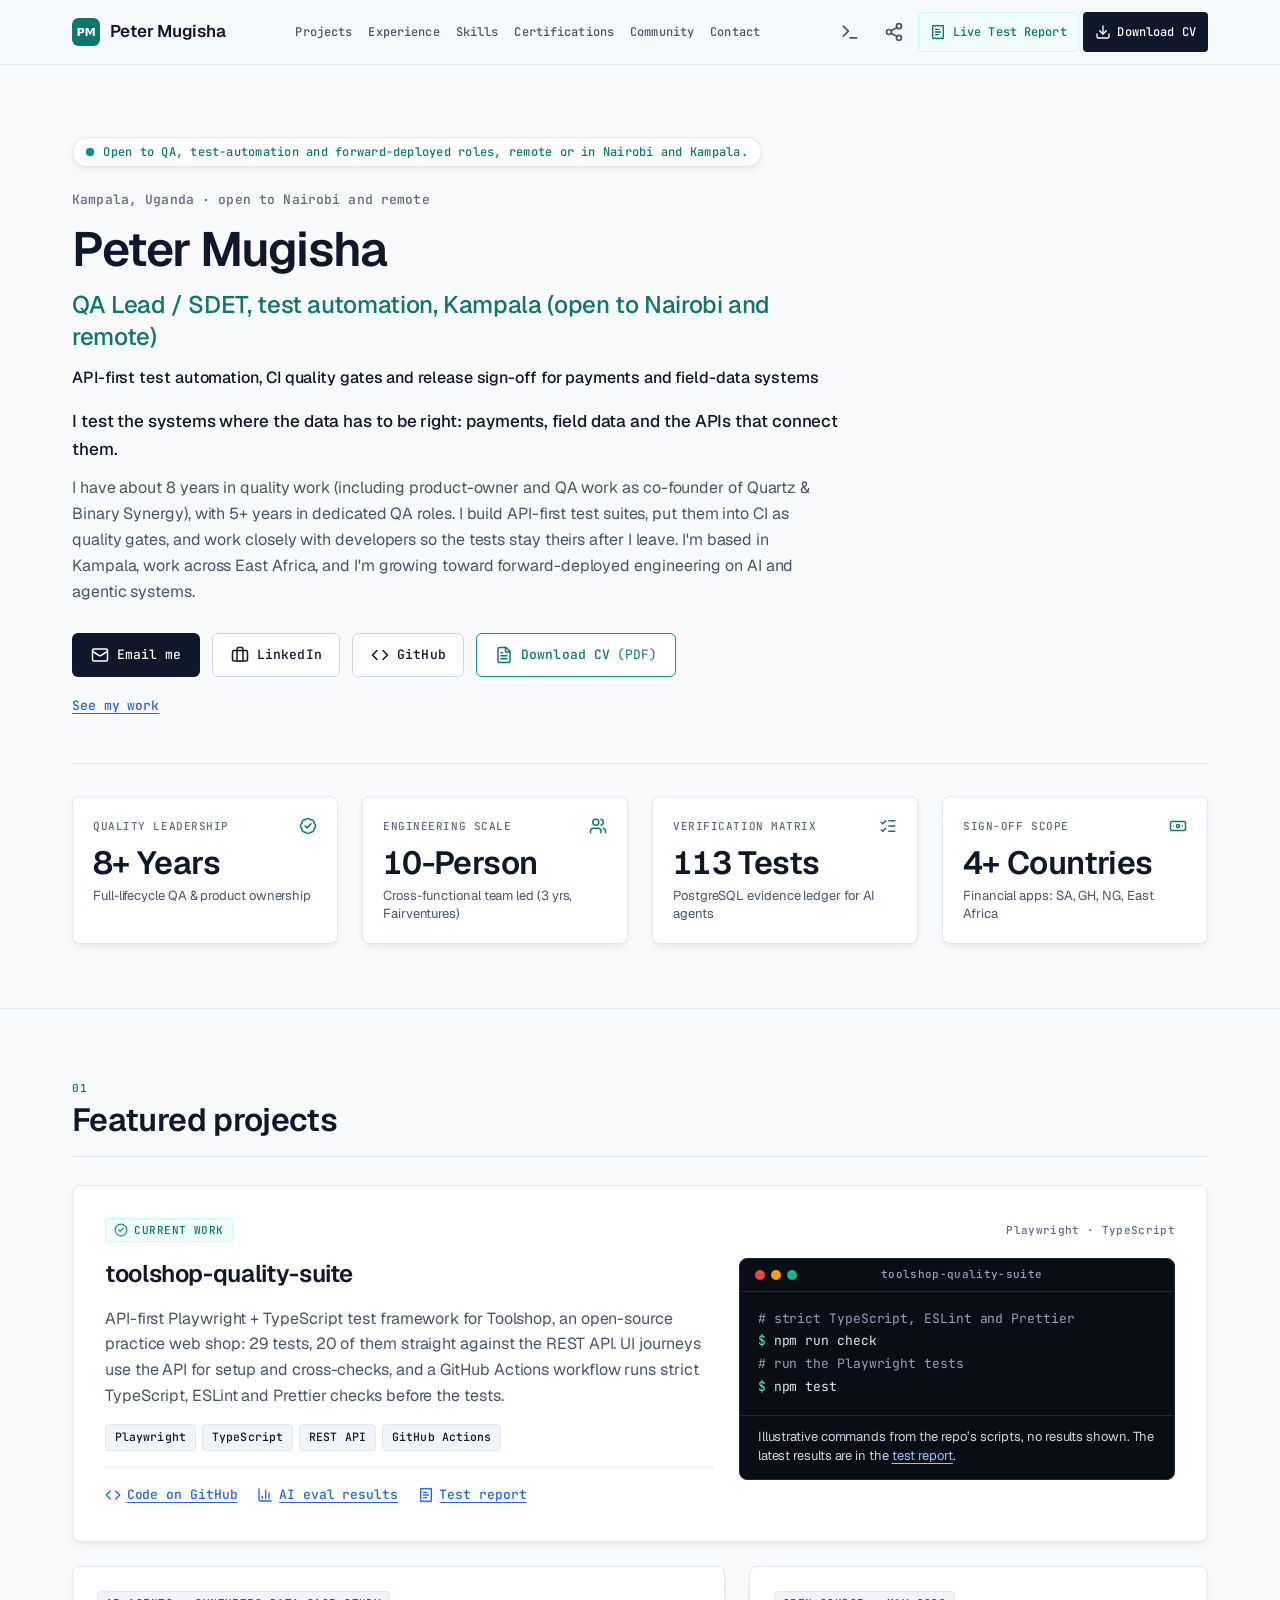
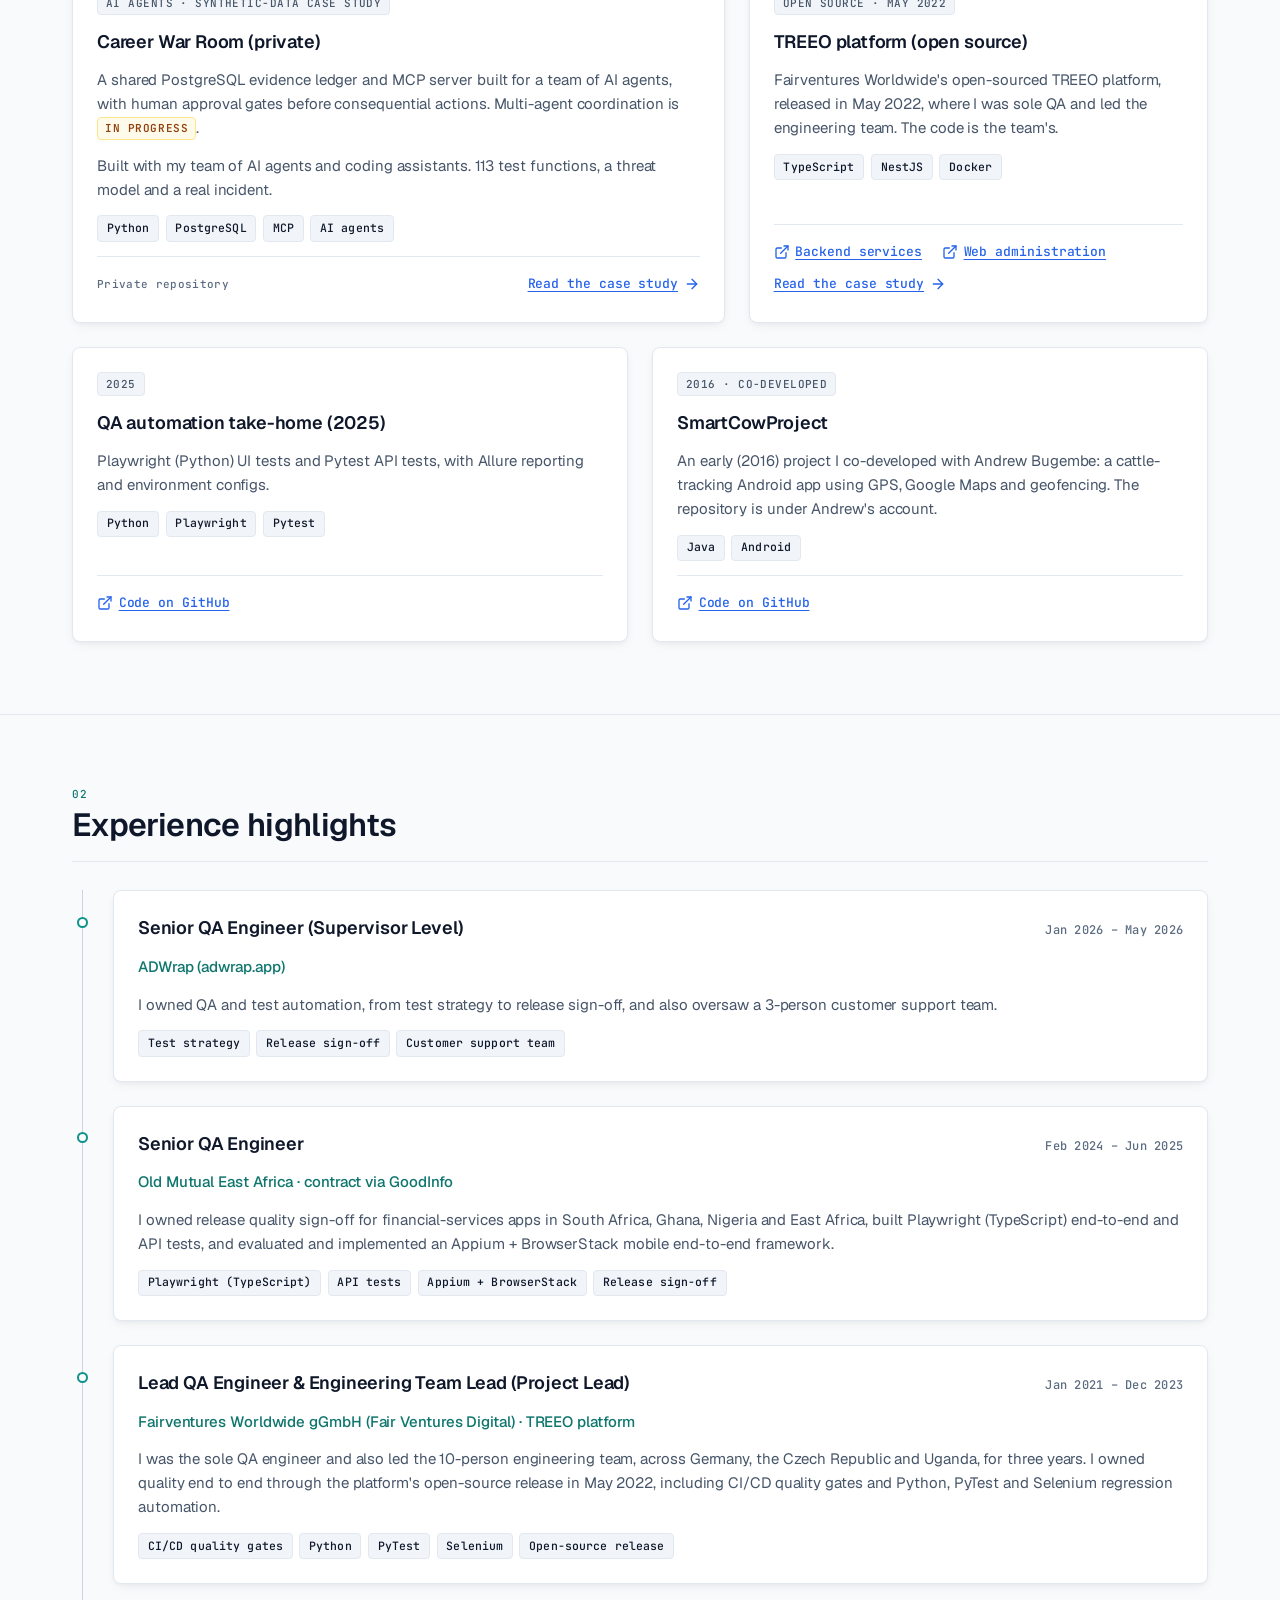
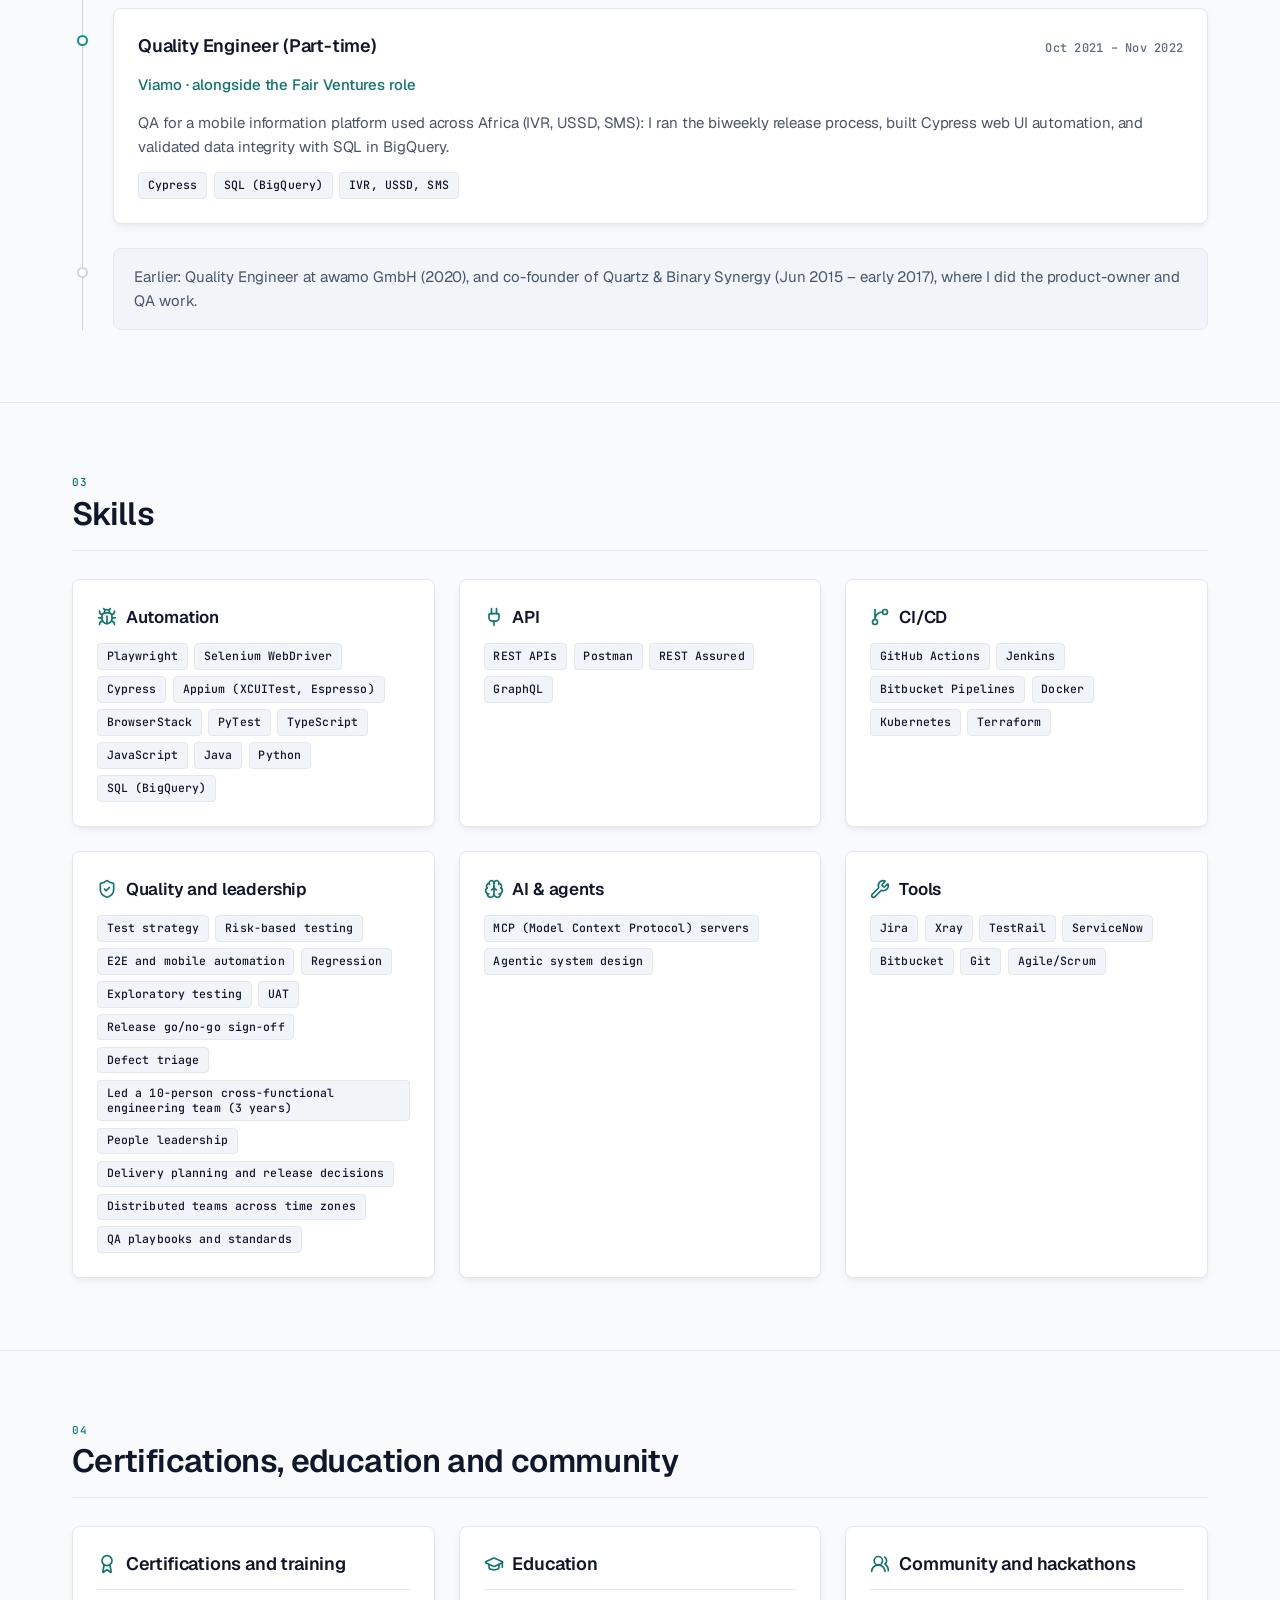
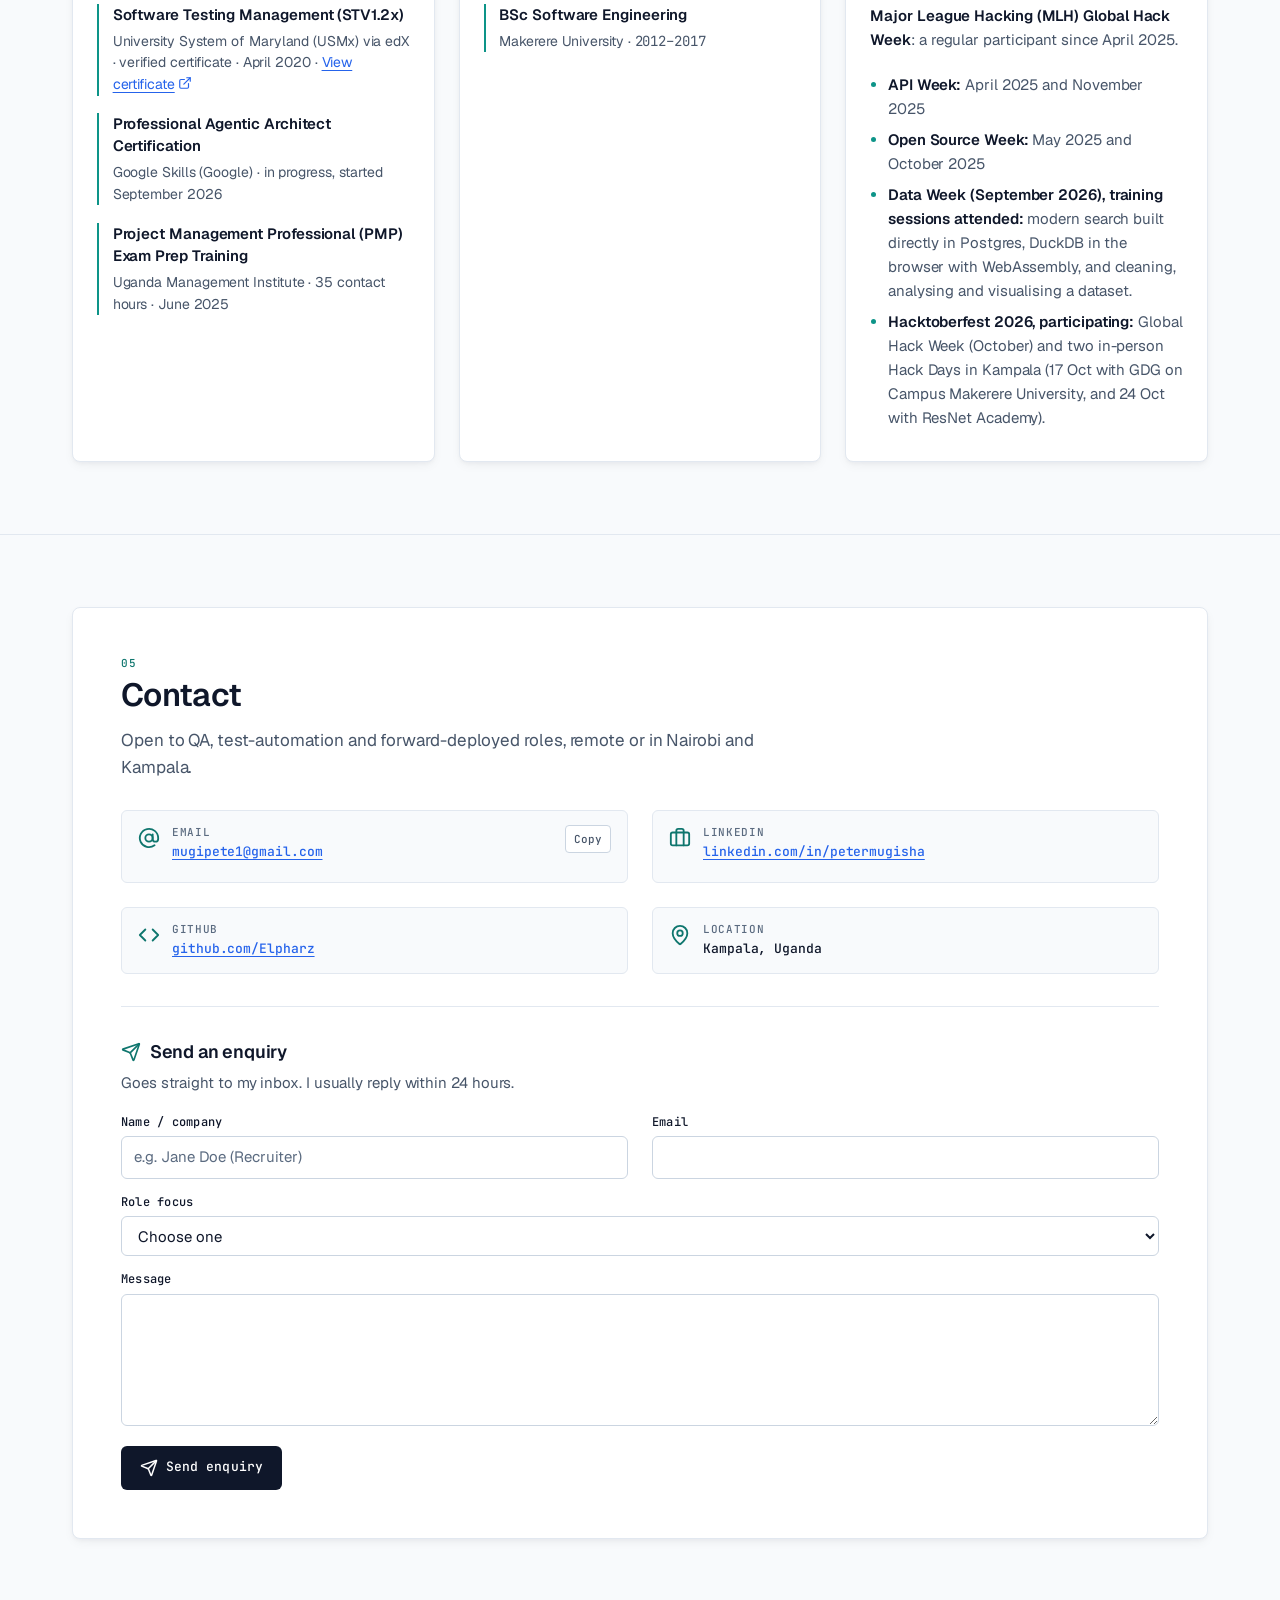
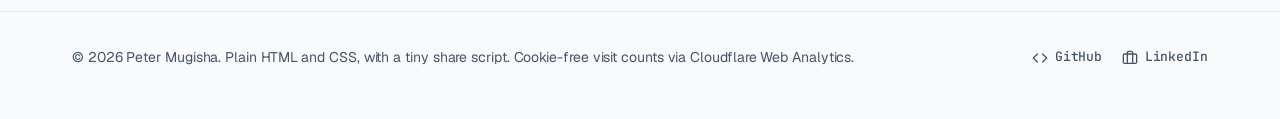
==== commit 4ff9e95c: "Portfolio: icons, metric cards, contact form (FormSubmit) and thank-you page" ====
--- a/index.html
+++ b/index.html
@@ -124,8 +124,16 @@
           <li><a href="#contact">Contact</a></li>
         </ul>
       </nav>
+      <!-- Header controls (mockup right side), wired to real targets only. Share button is shown by assets/enhance.js; hidden without JS. -->
+      <div class="header-actions">
+        <a class="icon-btn" href="https://github.com/Elpharz" rel="me" aria-label="GitHub (Elpharz)" title="GitHub (Elpharz)"><svg class="icon" width="20" height="20" viewBox="0 0 24 24" fill="none" stroke="currentColor" stroke-width="2" stroke-linecap="round" stroke-linejoin="round" aria-hidden="true" focusable="false"><path d="M12 19h8"/> <path d="m4 17 6-6-6-6"/></svg></a>
+        <button class="icon-btn js-share" type="button" aria-label="Share this page" title="Share this page" hidden><svg class="icon" width="20" height="20" viewBox="0 0 24 24" fill="none" stroke="currentColor" stroke-width="2" stroke-linecap="round" stroke-linejoin="round" aria-hidden="true" focusable="false"><circle cx="18" cy="5" r="3"/> <circle cx="6" cy="12" r="3"/> <circle cx="18" cy="19" r="3"/> <line x1="8.59" x2="15.42" y1="13.51" y2="17.49"/> <line x1="15.41" x2="8.59" y1="6.51" y2="10.49"/></svg></button>
+        <a class="hbtn hbtn-report" href="/toolshop-quality-suite/"><svg class="icon" width="16" height="16" viewBox="0 0 24 24" fill="none" stroke="currentColor" stroke-width="2" stroke-linecap="round" stroke-linejoin="round" aria-hidden="true" focusable="false"><path d="M13 16H8"/> <path d="M14 8H8"/> <path d="M16 12H8"/> <path d="M4 3a1 1 0 0 1 1-1 1.3 1.3 0 0 1 .7.2l.933.6a1.3 1.3 0 0 0 1.4 0l.934-.6a1.3 1.3 0 0 1 1.4 0l.933.6a1.3 1.3 0 0 0 1.4 0l.933-.6a1.3 1.3 0 0 1 1.4 0l.934.6a1.3 1.3 0 0 0 1.4 0l.933-.6A1.3 1.3 0 0 1 19 2a1 1 0 0 1 1 1v18a1 1 0 0 1-1 1 1.3 1.3 0 0 1-.7-.2l-.933-.6a1.3 1.3 0 0 0-1.4 0l-.934.6a1.3 1.3 0 0 1-1.4 0l-.933-.6a1.3 1.3 0 0 0-1.4 0l-.933.6a1.3 1.3 0 0 1-1.4 0l-.934-.6a1.3 1.3 0 0 0-1.4 0l-.933.6a1.3 1.3 0 0 1-.7.2 1 1 0 0 1-1-1z"/></svg><span class="hbtn-label">Live Test Report</span><span class="visually-hidden hbtn-sr"> (toolshop-quality-suite)</span></a>
+        <a class="hbtn hbtn-cv" href="assets/Peter-Mugisha-CV.pdf" download="Peter-Mugisha-CV.pdf" type="application/pdf"><svg class="icon" width="16" height="16" viewBox="0 0 24 24" fill="none" stroke="currentColor" stroke-width="2" stroke-linecap="round" stroke-linejoin="round" aria-hidden="true" focusable="false"><path d="M12 15V3"/> <path d="M21 15v4a2 2 0 0 1-2 2H5a2 2 0 0 1-2-2v-4"/> <path d="m7 10 5 5 5-5"/></svg><span class="hbtn-label">Download CV</span></a>
+      </div>
     </div>
   </header>
+  <p class="toast" role="status" aria-live="polite"></p>
 
   <main id="main">
     <!-- ===== HERO: all copy verbatim from live index.html HERO; availability line = live CONTACT sentence ===== -->
@@ -139,11 +147,11 @@
       <!-- Experience line: FINAL wording chosen by Peter, 11 Oct 2026 17:36 EAT (Strategist). Keep verbatim. -->
       <p class="experience-line">I have about 8 years in quality work (including product-owner and QA work as co-founder of Quartz &amp; Binary Synergy), with 5+ years in dedicated QA roles. I build API-first test suites, put them into CI as quality gates, and work closely with developers so the tests stay theirs after I leave. I'm based in Kampala, work across East Africa, and I'm growing toward forward-deployed engineering on AI and agentic systems.</p>
       <ul class="actions">
-        <li><a class="btn btn-primary" href="mailto:mugipete1@gmail.com">Email me</a></li>
-        <li><a class="btn" href="https://www.linkedin.com/in/petermugisha" rel="me">LinkedIn</a></li>
-        <li><a class="btn" href="https://github.com/Elpharz" rel="me">GitHub</a></li>
+        <li><a class="btn btn-primary" href="mailto:mugipete1@gmail.com"><svg class="icon" width="18" height="18" viewBox="0 0 24 24" fill="none" stroke="currentColor" stroke-width="2" stroke-linecap="round" stroke-linejoin="round" aria-hidden="true" focusable="false"><path d="m22 7-8.991 5.727a2 2 0 0 1-2.009 0L2 7"/> <rect x="2" y="4" width="20" height="16" rx="2"/></svg>Email me</a></li>
+        <li><a class="btn" href="https://www.linkedin.com/in/petermugisha" rel="me"><svg class="icon" width="18" height="18" viewBox="0 0 24 24" fill="none" stroke="currentColor" stroke-width="2" stroke-linecap="round" stroke-linejoin="round" aria-hidden="true" focusable="false"><path d="M16 20V4a2 2 0 0 0-2-2h-4a2 2 0 0 0-2 2v16"/> <rect width="20" height="14" x="2" y="6" rx="2"/></svg>LinkedIn</a></li>
+        <li><a class="btn" href="https://github.com/Elpharz" rel="me"><svg class="icon" width="18" height="18" viewBox="0 0 24 24" fill="none" stroke="currentColor" stroke-width="2" stroke-linecap="round" stroke-linejoin="round" aria-hidden="true" focusable="false"><path d="m16 18 6-6-6-6"/> <path d="m8 6-6 6 6 6"/></svg>GitHub</a></li>
         <!-- DOWNLOAD CV: same file and attributes as the live site -->
-        <li><a class="btn btn-cv" href="assets/Peter-Mugisha-CV.pdf" download="Peter-Mugisha-CV.pdf" type="application/pdf">Download CV <span class="btn-note">(PDF)</span></a></li>
+        <li><a class="btn btn-cv" href="assets/Peter-Mugisha-CV.pdf" download="Peter-Mugisha-CV.pdf" type="application/pdf"><svg class="icon" width="18" height="18" viewBox="0 0 24 24" fill="none" stroke="currentColor" stroke-width="2" stroke-linecap="round" stroke-linejoin="round" aria-hidden="true" focusable="false"><path d="M6 22a2 2 0 0 1-2-2V4a2 2 0 0 1 2-2h8a2.4 2.4 0 0 1 1.704.706l3.588 3.588A2.4 2.4 0 0 1 20 8v12a2 2 0 0 1-2 2z"/> <path d="M14 2v5a1 1 0 0 0 1 1h5"/> <path d="M10 9H8"/> <path d="M16 13H8"/> <path d="M16 17H8"/></svg>Download CV <span class="btn-note">(PDF)</span></a></li>
       </ul>
       <p class="hero-more"><a href="#projects">See my work</a></p>
 
@@ -151,24 +159,24 @@
       <h2 class="visually-hidden">At a glance</h2>
       <ul class="metrics grid">
         <li class="metric col t-4 d-3">
-          <span class="metric-label">Quality work</span>
-          <span class="metric-value">About 8 years</span>
-          <span class="metric-note">5+ years in dedicated QA roles</span>
+          <span class="metric-head"><span class="metric-label">Quality Leadership</span><svg class="icon icon-accent" width="18" height="18" viewBox="0 0 24 24" fill="none" stroke="currentColor" stroke-width="2" stroke-linecap="round" stroke-linejoin="round" aria-hidden="true" focusable="false"><path d="M3.85 8.62a4 4 0 0 1 4.78-4.77 4 4 0 0 1 6.74 0 4 4 0 0 1 4.78 4.78 4 4 0 0 1 0 6.74 4 4 0 0 1-4.77 4.78 4 4 0 0 1-6.75 0 4 4 0 0 1-4.78-4.77 4 4 0 0 1 0-6.76Z"/> <path d="m16 9-5.5 5.5L8 12"/></svg></span>
+          <span class="metric-value">8+ Years</span>
+          <span class="metric-note">Full-lifecycle QA &amp; product ownership</span>
         </li>
         <li class="metric col t-4 d-3">
-          <span class="metric-label">Team led</span>
-          <span class="metric-value">10-person</span>
-          <span class="metric-note">Engineering team across Germany, the Czech Republic and Uganda, for three years</span>
+          <span class="metric-head"><span class="metric-label">Engineering Scale</span><svg class="icon icon-accent" width="18" height="18" viewBox="0 0 24 24" fill="none" stroke="currentColor" stroke-width="2" stroke-linecap="round" stroke-linejoin="round" aria-hidden="true" focusable="false"><path d="M16 21v-2a4 4 0 0 0-4-4H6a4 4 0 0 0-4 4v2"/> <path d="M16 3.128a4 4 0 0 1 0 7.744"/> <path d="M22 21v-2a4 4 0 0 0-3-3.87"/> <circle cx="9" cy="7" r="4"/></svg></span>
+          <span class="metric-value">10-Person</span>
+          <span class="metric-note">Cross-functional team led (3 yrs, Fairventures)</span>
         </li>
         <li class="metric col t-4 d-3">
-          <span class="metric-label">toolshop-quality-suite</span>
-          <span class="metric-value">29 tests</span>
-          <span class="metric-note">Playwright + TypeScript, 20 of them straight against the REST API (public repo)</span>
+          <span class="metric-head"><span class="metric-label">Verification Matrix</span><svg class="icon icon-accent" width="18" height="18" viewBox="0 0 24 24" fill="none" stroke="currentColor" stroke-width="2" stroke-linecap="round" stroke-linejoin="round" aria-hidden="true" focusable="false"><path d="M13 5h8"/> <path d="M13 12h8"/> <path d="M13 19h8"/> <path d="m3 17 2 2 4-4"/> <path d="m3 7 2 2 4-4"/></svg></span>
+          <span class="metric-value">113 Tests</span>
+          <span class="metric-note">PostgreSQL evidence ledger for AI agents</span>
         </li>
         <li class="metric col t-4 d-3">
-          <span class="metric-label">Release sign-off</span>
-          <span class="metric-value">4 markets</span>
-          <span class="metric-note">Financial-services apps in South Africa, Ghana, Nigeria and East Africa</span>
+          <span class="metric-head"><span class="metric-label">Sign-Off Scope</span><svg class="icon icon-accent" width="18" height="18" viewBox="0 0 24 24" fill="none" stroke="currentColor" stroke-width="2" stroke-linecap="round" stroke-linejoin="round" aria-hidden="true" focusable="false"><rect width="20" height="12" x="2" y="6" rx="2"/> <circle cx="12" cy="12" r="2"/> <path d="M6 12h.01M18 12h.01"/></svg></span>
+          <span class="metric-value">4+ Countries</span>
+          <span class="metric-note">Financial apps: SA, GH, NG, East Africa</span>
         </li>
       </ul>
     </div>
@@ -184,7 +192,7 @@
           <!-- PROJECT (featured): toolshop-quality-suite (Peter's own repo) -->
           <article class="card card--featured col t-8 d-12">
             <div class="card-top">
-              <p class="badge badge-ok"><span class="badge-dot" aria-hidden="true"></span>Current work</p>
+              <p class="badge badge-ok"><svg class="icon" width="14" height="14" viewBox="0 0 24 24" fill="none" stroke="currentColor" stroke-width="2" stroke-linecap="round" stroke-linejoin="round" aria-hidden="true" focusable="false"><circle cx="12" cy="12" r="10"/> <path d="m16 9-5.5 5.5L8 12"/></svg>Current work</p>
               <p class="card-meta">Playwright · TypeScript</p>
             </div>
             <div class="featured-body">
@@ -195,9 +203,9 @@
                   <li>Playwright</li><li>TypeScript</li><li>REST API</li><li>GitHub Actions</li>
                 </ul>
                 <p class="card-links">
-                  <a href="https://github.com/Elpharz/toolshop-quality-suite">Code on GitHub<span class="visually-hidden"> (toolshop-quality-suite)</span></a>
-                  <a href="ai-evals.html">AI eval results<span class="visually-hidden"> (toolshop-quality-suite LLM evals)</span></a>
-                  <a href="/toolshop-quality-suite/">Test report<span class="visually-hidden"> (toolshop-quality-suite)</span></a>
+                  <a href="https://github.com/Elpharz/toolshop-quality-suite"><svg class="icon" width="16" height="16" viewBox="0 0 24 24" fill="none" stroke="currentColor" stroke-width="2" stroke-linecap="round" stroke-linejoin="round" aria-hidden="true" focusable="false"><path d="m16 18 6-6-6-6"/> <path d="m8 6-6 6 6 6"/></svg>Code on GitHub<span class="visually-hidden"> (toolshop-quality-suite)</span></a>
+                  <a href="ai-evals.html"><svg class="icon" width="16" height="16" viewBox="0 0 24 24" fill="none" stroke="currentColor" stroke-width="2" stroke-linecap="round" stroke-linejoin="round" aria-hidden="true" focusable="false"><path d="M3 3v16a2 2 0 0 0 2 2h16"/> <path d="M18 17V9"/> <path d="M13 17V5"/> <path d="M8 17v-3"/></svg>AI eval results<span class="visually-hidden"> (toolshop-quality-suite LLM evals)</span></a>
+                  <a href="/toolshop-quality-suite/"><svg class="icon" width="16" height="16" viewBox="0 0 24 24" fill="none" stroke="currentColor" stroke-width="2" stroke-linecap="round" stroke-linejoin="round" aria-hidden="true" focusable="false"><path d="M13 16H8"/> <path d="M14 8H8"/> <path d="M16 12H8"/> <path d="M4 3a1 1 0 0 1 1-1 1.3 1.3 0 0 1 .7.2l.933.6a1.3 1.3 0 0 0 1.4 0l.934-.6a1.3 1.3 0 0 1 1.4 0l.933.6a1.3 1.3 0 0 0 1.4 0l.933-.6a1.3 1.3 0 0 1 1.4 0l.934.6a1.3 1.3 0 0 0 1.4 0l.933-.6A1.3 1.3 0 0 1 19 2a1 1 0 0 1 1 1v18a1 1 0 0 1-1 1 1.3 1.3 0 0 1-.7-.2l-.933-.6a1.3 1.3 0 0 0-1.4 0l-.934.6a1.3 1.3 0 0 1-1.4 0l-.933-.6a1.3 1.3 0 0 0-1.4 0l-.933.6a1.3 1.3 0 0 1-1.4 0l-.934-.6a1.3 1.3 0 0 0-1.4 0l-.933.6a1.3 1.3 0 0 1-.7.2 1 1 0 0 1-1-1z"/></svg>Test report<span class="visually-hidden"> (toolshop-quality-suite)</span></a>
                 </p>
               </div>
               <!-- TERMINAL: illustrative only. Commands are the repo's own npm scripts (package.json on GitHub, checked 18 Oct 2026). No output, timings or pass claims. -->
@@ -223,7 +231,7 @@
             <ul class="tags">
               <li>Python</li><li>PostgreSQL</li><li>MCP</li><li>AI agents</li>
             </ul>
-            <p class="card-links card-links--split"><span class="card-meta">Private repository</span><a href="cwr.html">Read the case study<span class="visually-hidden"> (Career War Room)</span></a></p>
+            <p class="card-links card-links--split"><span class="card-meta">Private repository</span><a href="cwr.html">Read the case study<span class="visually-hidden"> (Career War Room)</span><svg class="icon" width="16" height="16" viewBox="0 0 24 24" fill="none" stroke="currentColor" stroke-width="2" stroke-linecap="round" stroke-linejoin="round" aria-hidden="true" focusable="false"><path d="M5 12h14"/> <path d="m12 5 7 7-7 7"/></svg></a></p>
           </article>
 
           <!-- PROJECT: TREEO (upstream: fairventures-worldwide; Peter has forks. Not his codebase: credit the team) -->
@@ -237,9 +245,9 @@
               <li>TypeScript</li><li>NestJS</li><li>Docker</li>
             </ul>
             <p class="card-links">
-              <a href="https://github.com/fairventures-worldwide/treeo2-rest-service-open">Backend services<span class="visually-hidden"> (TREEO, fairventures-worldwide on GitHub)</span></a>
-              <a href="https://github.com/fairventures-worldwide/treeo2-frontend-open">Web administration<span class="visually-hidden"> (TREEO, fairventures-worldwide on GitHub)</span></a>
-              <a href="treeo.html">Read the case study<span class="visually-hidden"> (TREEO)</span></a>
+              <a href="https://github.com/fairventures-worldwide/treeo2-rest-service-open"><svg class="icon" width="16" height="16" viewBox="0 0 24 24" fill="none" stroke="currentColor" stroke-width="2" stroke-linecap="round" stroke-linejoin="round" aria-hidden="true" focusable="false"><path d="M15 3h6v6"/> <path d="M10 14 21 3"/> <path d="M18 13v6a2 2 0 0 1-2 2H5a2 2 0 0 1-2-2V8a2 2 0 0 1 2-2h6"/></svg>Backend services<span class="visually-hidden"> (TREEO, fairventures-worldwide on GitHub)</span></a>
+              <a href="https://github.com/fairventures-worldwide/treeo2-frontend-open"><svg class="icon" width="16" height="16" viewBox="0 0 24 24" fill="none" stroke="currentColor" stroke-width="2" stroke-linecap="round" stroke-linejoin="round" aria-hidden="true" focusable="false"><path d="M15 3h6v6"/> <path d="M10 14 21 3"/> <path d="M18 13v6a2 2 0 0 1-2 2H5a2 2 0 0 1-2-2V8a2 2 0 0 1 2-2h6"/></svg>Web administration<span class="visually-hidden"> (TREEO, fairventures-worldwide on GitHub)</span></a>
+              <a href="treeo.html">Read the case study<span class="visually-hidden"> (TREEO)</span><svg class="icon" width="16" height="16" viewBox="0 0 24 24" fill="none" stroke="currentColor" stroke-width="2" stroke-linecap="round" stroke-linejoin="round" aria-hidden="true" focusable="false"><path d="M5 12h14"/> <path d="m12 5 7 7-7 7"/></svg></a>
             </p>
           </article>
 
@@ -253,7 +261,7 @@
             <ul class="tags">
               <li>Python</li><li>Playwright</li><li>Pytest</li>
             </ul>
-            <p class="card-links"><a href="https://github.com/Elpharz/wynn-qa-automation-assessment">Code on GitHub<span class="visually-hidden"> (QA automation take-home)</span></a></p>
+            <p class="card-links"><a href="https://github.com/Elpharz/wynn-qa-automation-assessment"><svg class="icon" width="16" height="16" viewBox="0 0 24 24" fill="none" stroke="currentColor" stroke-width="2" stroke-linecap="round" stroke-linejoin="round" aria-hidden="true" focusable="false"><path d="M15 3h6v6"/> <path d="M10 14 21 3"/> <path d="M18 13v6a2 2 0 0 1-2 2H5a2 2 0 0 1-2-2V8a2 2 0 0 1 2-2h6"/></svg>Code on GitHub<span class="visually-hidden"> (QA automation take-home)</span></a></p>
           </article>
 
           <!-- PROJECT: SmartCowProject (upstream: bugembeAndrew. ROLE CONFIRMED by Peter 11 Oct 2026 14:55 EAT: co-developer with Andrew Bugembe) -->
@@ -266,7 +274,7 @@
             <ul class="tags">
               <li>Java</li><li>Android</li>
             </ul>
-            <p class="card-links"><a href="https://github.com/bugembeAndrew/SmartCowProject">Code on GitHub<span class="visually-hidden"> (SmartCowProject by bugembeAndrew)</span></a></p>
+            <p class="card-links"><a href="https://github.com/bugembeAndrew/SmartCowProject"><svg class="icon" width="16" height="16" viewBox="0 0 24 24" fill="none" stroke="currentColor" stroke-width="2" stroke-linecap="round" stroke-linejoin="round" aria-hidden="true" focusable="false"><path d="M15 3h6v6"/> <path d="M10 14 21 3"/> <path d="M18 13v6a2 2 0 0 1-2 2H5a2 2 0 0 1-2-2V8a2 2 0 0 1 2-2h6"/></svg>Code on GitHub<span class="visually-hidden"> (SmartCowProject by bugembeAndrew)</span></a></p>
           </article>
         </div>
       </div>
@@ -342,27 +350,27 @@
         </div>
         <div class="grid">
           <div class="card skill col t-4 d-4">
-            <h3>Automation</h3>
+            <h3 class="icon-heading"><svg class="icon icon-accent" width="20" height="20" viewBox="0 0 24 24" fill="none" stroke="currentColor" stroke-width="2" stroke-linecap="round" stroke-linejoin="round" aria-hidden="true" focusable="false"><path d="M12 20v-9"/> <path d="M14 7a4 4 0 0 1 4 4v3a6 6 0 0 1-12 0v-3a4 4 0 0 1 4-4z"/> <path d="M14.12 3.88 16 2"/> <path d="M21 21a4 4 0 0 0-3.81-4"/> <path d="M21 5a4 4 0 0 1-3.55 3.97"/> <path d="M22 13h-4"/> <path d="M3 21a4 4 0 0 1 3.81-4"/> <path d="M3 5a4 4 0 0 0 3.55 3.97"/> <path d="M6 13H2"/> <path d="m8 2 1.88 1.88"/> <path d="M9 7.13V6a3 3 0 1 1 6 0v1.13"/></svg>Automation</h3>
             <ul class="tags"><li>Playwright</li><li>Selenium WebDriver</li><li>Cypress</li><li>Appium (XCUITest, Espresso)</li><li>BrowserStack</li><li>PyTest</li><li>TypeScript</li><li>JavaScript</li><li>Java</li><li>Python</li><li>SQL (BigQuery)</li></ul>
           </div>
           <div class="card skill col t-4 d-4">
-            <h3>API</h3>
+            <h3 class="icon-heading"><svg class="icon icon-accent" width="20" height="20" viewBox="0 0 24 24" fill="none" stroke="currentColor" stroke-width="2" stroke-linecap="round" stroke-linejoin="round" aria-hidden="true" focusable="false"><path d="M12 22v-5"/> <path d="M15 8V2"/> <path d="M17 8a1 1 0 0 1 1 1v4a4 4 0 0 1-4 4h-4a4 4 0 0 1-4-4V9a1 1 0 0 1 1-1z"/> <path d="M9 8V2"/></svg>API</h3>
             <ul class="tags"><li>REST APIs</li><li>Postman</li><li>REST Assured</li><li>GraphQL</li></ul>
           </div>
           <div class="card skill col t-4 d-4">
-            <h3>CI/CD</h3>
+            <h3 class="icon-heading"><svg class="icon icon-accent" width="20" height="20" viewBox="0 0 24 24" fill="none" stroke="currentColor" stroke-width="2" stroke-linecap="round" stroke-linejoin="round" aria-hidden="true" focusable="false"><path d="M15 6a9 9 0 0 0-9 9V3"/> <circle cx="18" cy="6" r="3"/> <circle cx="6" cy="18" r="3"/></svg>CI/CD</h3>
             <ul class="tags"><li>GitHub Actions</li><li>Jenkins</li><li>Bitbucket Pipelines</li><li>Docker</li><li>Kubernetes</li><li>Terraform</li></ul>
           </div>
           <div class="card skill col t-4 d-4">
-            <h3>Quality and leadership</h3>
+            <h3 class="icon-heading"><svg class="icon icon-accent" width="20" height="20" viewBox="0 0 24 24" fill="none" stroke="currentColor" stroke-width="2" stroke-linecap="round" stroke-linejoin="round" aria-hidden="true" focusable="false"><path d="M20 13c0 5-3.5 7.5-7.66 8.95a1 1 0 0 1-.67-.01C7.5 20.5 4 18 4 13V6a1 1 0 0 1 1-1c2 0 4.5-1.2 6.24-2.72a1.17 1.17 0 0 1 1.52 0C14.51 3.81 17 5 19 5a1 1 0 0 1 1 1z"/> <path d="m9 12 2 2 4-4"/></svg>Quality and leadership</h3>
             <ul class="tags"><li>Test strategy</li><li>Risk-based testing</li><li>E2E and mobile automation</li><li>Regression</li><li>Exploratory testing</li><li>UAT</li><li>Release go/no-go sign-off</li><li>Defect triage</li><li>Led a 10-person cross-functional engineering team (3 years)</li><li>People leadership</li><li>Delivery planning and release decisions</li><li>Distributed teams across time zones</li><li>QA playbooks and standards</li></ul>
           </div>
           <div class="card skill col t-4 d-4">
-            <h3>AI &amp; agents</h3>
+            <h3 class="icon-heading"><svg class="icon icon-accent" width="20" height="20" viewBox="0 0 24 24" fill="none" stroke="currentColor" stroke-width="2" stroke-linecap="round" stroke-linejoin="round" aria-hidden="true" focusable="false"><path d="M12 18V5"/> <path d="M15 13a4.17 4.17 0 0 1-3-4 4.17 4.17 0 0 1-3 4"/> <path d="M17.598 6.5A3 3 0 1 0 12 5a3 3 0 1 0-5.598 1.5"/> <path d="M17.997 5.125a4 4 0 0 1 2.526 5.77"/> <path d="M18 18a4 4 0 0 0 2-7.464"/> <path d="M19.967 17.483A4 4 0 1 1 12 18a4 4 0 1 1-7.967-.517"/> <path d="M6 18a4 4 0 0 1-2-7.464"/> <path d="M6.003 5.125a4 4 0 0 0-2.526 5.77"/></svg>AI &amp; agents</h3>
             <ul class="tags"><li>MCP (Model Context Protocol) servers</li><li>Agentic system design</li></ul>
           </div>
           <div class="card skill col t-4 d-4">
-            <h3>Tools</h3>
+            <h3 class="icon-heading"><svg class="icon icon-accent" width="20" height="20" viewBox="0 0 24 24" fill="none" stroke="currentColor" stroke-width="2" stroke-linecap="round" stroke-linejoin="round" aria-hidden="true" focusable="false"><path d="M14.7 6.3a1 1 0 0 0 0 1.4l1.6 1.6a1 1 0 0 0 1.4 0l3.106-3.105c.32-.322.863-.22.983.218a6 6 0 0 1-8.259 7.057l-7.91 7.91a1 1 0 0 1-2.999-3l7.91-7.91a6 6 0 0 1 7.057-8.259c.438.12.54.662.219.984z"/></svg>Tools</h3>
             <ul class="tags"><li>Jira</li><li>Xray</li><li>TestRail</li><li>ServiceNow</li><li>Bitbucket</li><li>Git</li><li>Agile/Scrum</li></ul>
           </div>
         </div>
@@ -378,11 +386,11 @@
         </div>
         <div class="grid">
           <div class="card col t-8 d-4" id="certifications">
-            <h3 class="col-title">Certifications and training</h3>
+            <h3 class="col-title icon-heading"><svg class="icon icon-accent" width="20" height="20" viewBox="0 0 24 24" fill="none" stroke="currentColor" stroke-width="2" stroke-linecap="round" stroke-linejoin="round" aria-hidden="true" focusable="false"><path d="m15.477 12.89 1.515 8.526a.5.5 0 0 1-.81.47l-3.58-2.687a1 1 0 0 0-1.197 0l-3.586 2.686a.5.5 0 0 1-.81-.469l1.514-8.526"/> <circle cx="12" cy="8" r="6"/></svg>Certifications and training</h3>
             <ul class="creds">
               <li>
                 <h4>Software Testing Management (STV1.2x)</h4>
-                <p>University System of Maryland (USMx) via edX · verified certificate · April 2020 · <a href="https://courses.edx.org/certificates/c401828ca9674441b2a8decd08ea7416">View certificate<span class="visually-hidden"> for Software Testing Management on edX</span></a></p>
+                <p>University System of Maryland (USMx) via edX · verified certificate · April 2020 · <a href="https://courses.edx.org/certificates/c401828ca9674441b2a8decd08ea7416">View certificate<span class="visually-hidden"> for Software Testing Management on edX</span><svg class="icon" width="14" height="14" viewBox="0 0 24 24" fill="none" stroke="currentColor" stroke-width="2" stroke-linecap="round" stroke-linejoin="round" aria-hidden="true" focusable="false"><path d="M15 3h6v6"/> <path d="M10 14 21 3"/> <path d="M18 13v6a2 2 0 0 1-2 2H5a2 2 0 0 1-2-2V8a2 2 0 0 1 2-2h6"/></svg></a></p>
               </li>
               <li>
                 <h4>Professional Agentic Architect Certification</h4>
@@ -395,7 +403,7 @@
             </ul>
           </div>
           <div class="card col t-8 d-4" id="education">
-            <h3 class="col-title">Education</h3>
+            <h3 class="col-title icon-heading"><svg class="icon icon-accent" width="20" height="20" viewBox="0 0 24 24" fill="none" stroke="currentColor" stroke-width="2" stroke-linecap="round" stroke-linejoin="round" aria-hidden="true" focusable="false"><path d="M21.42 10.922a1 1 0 0 0-.019-1.838L12.83 5.18a2 2 0 0 0-1.66 0L2.6 9.08a1 1 0 0 0 0 1.832l8.57 3.908a2 2 0 0 0 1.66 0z"/> <path d="M22 10v6"/> <path d="M6 12.5V16a6 3 0 0 0 12 0v-3.5"/></svg>Education</h3>
             <ul class="creds">
               <li>
                 <h4>BSc Software Engineering</h4>
@@ -404,7 +412,7 @@
             </ul>
           </div>
           <div class="card col t-8 d-4" id="community">
-            <h3 class="col-title">Community and hackathons</h3>
+            <h3 class="col-title icon-heading"><svg class="icon icon-accent" width="20" height="20" viewBox="0 0 24 24" fill="none" stroke="currentColor" stroke-width="2" stroke-linecap="round" stroke-linejoin="round" aria-hidden="true" focusable="false"><path d="M18 21a8 8 0 0 0-16 0"/> <circle cx="10" cy="8" r="5"/> <path d="M22 20c0-3.37-2-6.5-4-8a5 5 0 0 0-.45-8.3"/></svg>Community and hackathons</h3>
             <p><strong>Major League Hacking (MLH) Global Hack Week</strong>: a regular participant since April 2025.</p>
             <ul class="plain-list">
               <li><strong>API Week:</strong> April 2025 and November 2025</li>
@@ -425,11 +433,51 @@
           <h2 id="contact-title">Contact</h2>
           <p class="contact-intro">Open to QA, test-automation and forward-deployed roles, remote or in Nairobi and Kampala.</p>
           <ul class="channels grid">
-            <li class="col t-4 d-3"><span class="channel-label">Email</span> <a href="mailto:mugipete1@gmail.com">mugipete1@gmail.com</a></li>
-            <li class="col t-4 d-3"><span class="channel-label">LinkedIn</span> <a href="https://www.linkedin.com/in/petermugisha" rel="me">linkedin.com/in/petermugisha</a></li>
-            <li class="col t-4 d-3"><span class="channel-label">GitHub</span> <a href="https://github.com/Elpharz" rel="me">github.com/Elpharz</a></li>
-            <li class="col t-4 d-3"><span class="channel-label">Location</span> Kampala, Uganda</li>
+            <li class="col t-4 d-6 channel"><svg class="icon icon-accent channel-icon" width="22" height="22" viewBox="0 0 24 24" fill="none" stroke="currentColor" stroke-width="2" stroke-linecap="round" stroke-linejoin="round" aria-hidden="true" focusable="false"><circle cx="12" cy="12" r="4"/> <path d="M16 8v5a3 3 0 0 0 6 0v-1a10 10 0 1 0-4 8"/></svg><span class="channel-text"><span class="channel-label">Email</span> <a href="mailto:mugipete1@gmail.com">mugipete1@gmail.com</a></span><span class="copy-wrap"><button class="copy-btn js-copy" type="button" data-copy="mugipete1@gmail.com" aria-label="Copy email address" hidden>Copy</button><span class="copy-status" role="status" aria-live="polite"></span></span></li>
+            <li class="col t-4 d-6 channel"><svg class="icon icon-accent channel-icon" width="22" height="22" viewBox="0 0 24 24" fill="none" stroke="currentColor" stroke-width="2" stroke-linecap="round" stroke-linejoin="round" aria-hidden="true" focusable="false"><path d="M16 20V4a2 2 0 0 0-2-2h-4a2 2 0 0 0-2 2v16"/> <rect width="20" height="14" x="2" y="6" rx="2"/></svg><span class="channel-text"><span class="channel-label">LinkedIn</span> <a href="https://www.linkedin.com/in/petermugisha" rel="me">linkedin.com/in/petermugisha</a></span></li>
+            <li class="col t-4 d-6 channel"><svg class="icon icon-accent channel-icon" width="22" height="22" viewBox="0 0 24 24" fill="none" stroke="currentColor" stroke-width="2" stroke-linecap="round" stroke-linejoin="round" aria-hidden="true" focusable="false"><path d="m16 18 6-6-6-6"/> <path d="m8 6-6 6 6 6"/></svg><span class="channel-text"><span class="channel-label">GitHub</span> <a href="https://github.com/Elpharz" rel="me">github.com/Elpharz</a></span></li>
+            <li class="col t-4 d-6 channel"><svg class="icon icon-accent channel-icon" width="22" height="22" viewBox="0 0 24 24" fill="none" stroke="currentColor" stroke-width="2" stroke-linecap="round" stroke-linejoin="round" aria-hidden="true" focusable="false"><path d="M20 10c0 4.993-5.539 10.193-7.399 11.799a1 1 0 0 1-1.202 0C9.539 20.193 4 14.993 4 10a8 8 0 0 1 16 0"/> <circle cx="12" cy="10" r="3"/></svg><span class="channel-text"><span class="channel-label">Location</span> Kampala, Uganda</span></li>
           </ul>
+          <!-- CONTACT FORM (Peter's request, 18 Oct 2026): FormSubmit, no JS needed. The first real submission triggers FormSubmit's activation email to this address. Not submitted during review. -->
+          <form class="enquiry" action="https://formsubmit.co/mugipete1@gmail.com" method="POST" aria-labelledby="enquiry-title" aria-describedby="enquiry-desc">
+            <div class="enquiry-head">
+              <h3 id="enquiry-title" class="icon-heading"><svg class="icon icon-accent" width="20" height="20" viewBox="0 0 24 24" fill="none" stroke="currentColor" stroke-width="2" stroke-linecap="round" stroke-linejoin="round" aria-hidden="true" focusable="false"><path d="M14.536 21.686a.5.5 0 0 0 .937-.024l6.5-19a.496.496 0 0 0-.635-.635l-19 6.5a.5.5 0 0 0-.024.937l7.93 3.18a2 2 0 0 1 1.112 1.11z"/> <path d="m21.854 2.147-10.94 10.939"/></svg>Send an enquiry</h3>
+              <p id="enquiry-desc">Goes straight to my inbox. I usually reply within 24 hours.</p>
+            </div>
+            <input type="hidden" name="_subject" value="Portfolio enquiry">
+            <input type="hidden" name="_template" value="table">
+            <input type="hidden" name="_captcha" value="true">
+            <input type="hidden" name="_next" value="https://elpharz.github.io/thanks.html">
+            <div class="hp" aria-hidden="true">
+              <label for="f-honey">Leave this field empty</label>
+              <input id="f-honey" type="text" name="_honey" tabindex="-1" autocomplete="off">
+            </div>
+            <div class="grid form-grid">
+              <div class="field col t-4 d-6">
+                <label for="f-name">Name / company</label>
+                <input id="f-name" name="name" type="text" autocomplete="name" required placeholder="e.g. Jane Doe (Recruiter)">
+              </div>
+              <div class="field col t-4 d-6">
+                <label for="f-email">Email</label>
+                <input id="f-email" name="email" type="email" autocomplete="email" required>
+              </div>
+              <div class="field col t-8 d-12">
+                <label for="f-role">Role focus</label>
+                <select id="f-role" name="role_focus" autocomplete="off" required>
+                  <option value="">Choose one</option>
+                  <option>QA Lead / SDET Leadership</option>
+                  <option>Test Automation</option>
+                  <option>Forward Deployed Engineer</option>
+                  <option>Other</option>
+                </select>
+              </div>
+              <div class="field col t-8 d-12">
+                <label for="f-message">Message</label>
+                <textarea id="f-message" name="message" rows="5" autocomplete="off" required></textarea>
+              </div>
+            </div>
+            <p class="form-actions"><button class="btn btn-primary" type="submit"><svg class="icon" width="18" height="18" viewBox="0 0 24 24" fill="none" stroke="currentColor" stroke-width="2" stroke-linecap="round" stroke-linejoin="round" aria-hidden="true" focusable="false"><path d="M14.536 21.686a.5.5 0 0 0 .937-.024l6.5-19a.496.496 0 0 0-.635-.635l-19 6.5a.5.5 0 0 0-.024.937l7.93 3.18a2 2 0 0 1 1.112 1.11z"/> <path d="m21.854 2.147-10.94 10.939"/></svg>Send enquiry</button></p>
+          </form>
         </div>
       </div>
     </section>
@@ -438,9 +486,15 @@
   <!-- ===== FOOTER (verbatim from live) ===== -->
   <footer class="site-footer">
     <div class="wrap">
-      <p>© 2026 Peter Mugisha. Plain HTML and CSS. Cookie-free visit counts via Cloudflare Web Analytics.</p>
+      <p>© 2026 Peter Mugisha. Plain HTML and CSS, with a tiny share script. Cookie-free visit counts via Cloudflare Web Analytics.</p>
+      <ul class="footer-links">
+        <li><a href="https://github.com/Elpharz" rel="me"><svg class="icon" width="16" height="16" viewBox="0 0 24 24" fill="none" stroke="currentColor" stroke-width="2" stroke-linecap="round" stroke-linejoin="round" aria-hidden="true" focusable="false"><path d="m16 18 6-6-6-6"/> <path d="m8 6-6 6 6 6"/></svg>GitHub</a></li>
+        <li><a href="https://www.linkedin.com/in/petermugisha" rel="me"><svg class="icon" width="16" height="16" viewBox="0 0 24 24" fill="none" stroke="currentColor" stroke-width="2" stroke-linecap="round" stroke-linejoin="round" aria-hidden="true" focusable="false"><path d="M16 20V4a2 2 0 0 0-2-2h-4a2 2 0 0 0-2 2v16"/> <rect width="20" height="14" x="2" y="6" rx="2"/></svg>LinkedIn</a></li>
+      </ul>
     </div>
   </footer>
+<!-- Icons: inline SVG from Lucide (lucide-static 1.59.0), ISC licence; see assets/LUCIDE-LICENSE.txt. -->
+<script src="assets/enhance.js" defer></script>
 <!-- Cloudflare Web Analytics --><script type="module" src="https://static.cloudflareinsights.com/beacon.min.js" data-cf-beacon='{"token": "f91afb2359854ead9607797a774e4904"}'></script><!-- End Cloudflare Web Analytics -->
 </body>
 </html>
--- a/assets/styles.css
+++ b/assets/styles.css
@@ -206,11 +206,16 @@
 
 /* Metric strip */
 .metrics { margin-top: 3rem; padding-top: 2rem; border-top: 1px solid var(--border); }
-.metric { background: var(--surface); border: 1px solid var(--border); border-radius: var(--radius); padding: 1.25rem; display: flex; flex-direction: column; gap: 0.35rem; box-shadow: var(--shadow); transition: border-color 0.15s ease; }
+/* Mockup: 2 per row on phones, 4 across from desktop. */
+@media (max-width: 47.99rem) { .metrics .metric { grid-column: span 2; } }
+.metric { background: var(--surface); border: 1px solid var(--border); border-radius: var(--radius); padding: 1.25rem; display: flex; flex-direction: column; gap: 0.25rem; box-shadow: var(--shadow); transition: border-color 0.15s ease; min-width: 0; }
 .metric:hover { border-color: var(--teal); }
-.metric-label { font: 500 0.6875rem/1.3 var(--mono); letter-spacing: 0.06em; text-transform: uppercase; color: var(--subtle); }
-.metric-value { font: 600 1.75rem/1.2 var(--mono); letter-spacing: -0.03em; color: var(--text); font-variant-numeric: tabular-nums; }
-.metric-note { font-size: 0.8125rem; line-height: 1.4; color: var(--muted); }
+.metric-head { display: flex; align-items: center; justify-content: space-between; gap: 0.5rem; margin-bottom: 0.25rem; }
+.metric-head .icon { flex: none; }
+.metric-label { font: 500 0.6875rem/0.875rem var(--mono); letter-spacing: 0.05em; text-transform: uppercase; color: var(--subtle); }
+.metric-value { font: 600 1.5rem/2rem var(--font); letter-spacing: -0.02em; color: var(--text); font-variant-numeric: tabular-nums; }
+@media (min-width: 48rem) { .metric-value { font-size: 2rem; line-height: 2.5rem; } }
+.metric-note { font-size: 0.8125rem; line-height: 1.125rem; color: var(--muted); }
 
 /* Sections */
 section { padding: 3rem 0; border-top: 1px solid var(--border); }
@@ -297,7 +302,7 @@
 .contact-block h2 { margin: 0.25rem 0 0.75rem; }
 .contact-intro { color: var(--muted); font-size: 1.0625rem; max-width: 40rem; margin-bottom: 1.75rem; }
 .channels li { display: flex; flex-direction: column; gap: 0.2rem; padding: 0.9rem 1rem; border: 1px solid var(--border); border-radius: var(--radius-md); background: var(--bg); font: 500 0.8125rem/1.4 var(--mono); }
-.channels a { overflow-wrap: anywhere; }
+.channels a { overflow-wrap: anywhere; word-break: normal; }
 .channel-label { font: 500 0.6875rem/1.3 var(--mono); letter-spacing: 0.06em; text-transform: uppercase; color: var(--subtle); }
 
 /* Footer */
@@ -337,3 +342,81 @@
 .d-box text.d-sub { fill: var(--muted); font: 400 12px var(--mono); }
 .d-line line, .d-line path { stroke: var(--subtle); stroke-width: 1.5; }
 .d-arrowhead { fill: var(--subtle); }
+
+/* ---- Icons (inline Lucide SVG, ISC licence: assets/LUCIDE-LICENSE.txt) ---- */
+.icon { display: inline-block; flex: none; vertical-align: -0.15em; }
+.icon-accent { color: var(--teal-text); }
+.btn .icon { margin-right: 0.1rem; }
+.card-links a { display: inline-flex; align-items: center; gap: 0.35rem; }
+.badge .icon { color: var(--teal); }
+.icon-heading { display: flex; align-items: center; gap: 0.55rem; }
+.creds a .icon { margin-left: 0.2rem; vertical-align: -0.1em; }
+
+/* Header controls. Mobile: brand + compact icon controls on row 1, scrollable nav on row 2. */
+.site-header .wrap { display: grid; grid-template-columns: minmax(0, 1fr) auto; grid-template-areas: "brand actions" "nav nav"; column-gap: 1rem; row-gap: 0.15rem; }
+.brand-group { grid-area: brand; min-width: 0; }
+.site-nav { grid-area: nav; min-width: 0; overflow-x: auto; scrollbar-width: none; margin: 0 calc(-1 * var(--pad)); padding: 0 var(--pad); }
+.site-nav::-webkit-scrollbar { display: none; }
+.site-nav ul { flex-wrap: nowrap; white-space: nowrap; }
+.header-actions { grid-area: actions; display: flex; align-items: center; gap: 0.35rem; }
+/* One row from 75rem: tighter nav and controls; the role badge returns at 90rem, where the header may use 80rem. */
+@media (min-width: 75rem) {
+  .site-header .wrap { grid-template-columns: auto minmax(0, 1fr) auto; grid-template-areas: "brand nav actions"; column-gap: 1rem; }
+  .site-nav { margin: 0; padding: 0; justify-self: center; }
+  .site-nav ul { gap: 0.25rem 1rem; }
+  .site-nav a { font-size: 0.75rem; }
+  .header-actions { gap: 0.25rem; }
+  .brand-badge { display: none; }
+}
+@media (min-width: 90rem) {
+  .site-header .wrap { max-width: 80rem; }
+  .brand-badge { display: inline-block; }
+}
+.icon-btn { display: inline-grid; place-items: center; width: 2.5rem; height: 2.5rem; border-radius: var(--radius-sm); border: 1px solid transparent; background: transparent; color: var(--muted); cursor: pointer; padding: 0; }
+.icon-btn:hover { color: var(--teal-text); background: var(--surface-2); }
+.icon-btn[hidden] { display: none; }
+.hbtn { display: inline-flex; align-items: center; justify-content: center; gap: 0.4rem; min-height: 2.5rem; min-width: 2.5rem; padding: 0.4rem 0.6rem; border-radius: var(--radius-sm); font: 500 0.75rem/1.2 var(--mono); letter-spacing: 0.01em; text-decoration: none; white-space: nowrap; }
+.hbtn-report { color: var(--teal-text); background: var(--teal-soft); border: 1px solid var(--teal-line); }
+.hbtn-report:hover { border-color: var(--teal); }
+.hbtn-cv { color: var(--btn-text); background: var(--btn-bg); border: 1px solid transparent; }
+.hbtn-cv:hover { background: var(--btn-bg-hover); }
+/* Below 40rem the two text buttons collapse to icons; the visible label moves to a visually hidden one so the name stays. */
+@media (max-width: 39.99rem) {
+  .hbtn-label { position: absolute !important; width: 1px; height: 1px; margin: -1px; overflow: hidden; clip: rect(0 0 0 0); white-space: nowrap; }
+}
+@media (min-width: 40rem) { .hbtn { padding: 0.4rem 0.7rem; } }
+.toast { position: fixed; top: 4.5rem; right: 1rem; z-index: 60; margin: 0; padding: 0; font: 500 0.8125rem/1.3 var(--mono); color: var(--btn-text); background: var(--btn-bg); border-radius: var(--radius-md); box-shadow: var(--shadow); }
+.toast.is-visible { padding: 0.55rem 0.85rem; }
+
+/* Contact cards */
+.channels li.channel { flex-direction: row; align-items: flex-start; gap: 0.75rem; position: relative; }
+.channel-icon { margin-top: 0.1rem; }
+.channel-text { display: flex; flex-direction: column; gap: 0.2rem; min-width: 0; flex: 1; }
+.copy-wrap { display: flex; flex-direction: column; align-items: flex-end; gap: 0.2rem; }
+.copy-btn { font: 500 0.6875rem/1 var(--mono); color: var(--muted); background: var(--surface); border: 1px solid var(--border-strong); border-radius: var(--radius-sm); padding: 0.4rem 0.5rem; min-height: 1.75rem; cursor: pointer; }
+.copy-btn:hover { color: var(--text); border-color: var(--teal); }
+.copy-btn[hidden] { display: none; }
+.copy-status { font: 500 0.6875rem/1 var(--mono); color: var(--teal-text); min-height: 0.7rem; }
+
+/* Enquiry form (FormSubmit; works without JS) */
+.enquiry { margin-top: 2rem; padding-top: 2rem; border-top: 1px solid var(--border); }
+.enquiry-head { margin-bottom: 1.25rem; }
+.enquiry-head p { color: var(--muted); margin: 0.4rem 0 0; font-size: 0.9375rem; }
+.form-grid { row-gap: 1rem; }
+.field { display: flex; flex-direction: column; gap: 0.35rem; }
+.field label { font: 500 0.75rem/1.3 var(--mono); letter-spacing: 0.02em; color: var(--text); }
+.field input, .field select, .field textarea {
+  font: 400 0.9375rem/1.5 var(--font); color: var(--text); background: var(--surface);
+  border: 1px solid var(--border-strong); border-radius: var(--radius-md); padding: 0.55rem 0.75rem; min-height: 2.5rem; width: 100%;
+}
+.field textarea { resize: vertical; min-height: 8rem; }
+.field input::placeholder { color: var(--subtle); opacity: 1; }
+.field input:focus, .field select:focus, .field textarea:focus { outline: 2px solid var(--focus); outline-offset: 1px; border-color: var(--teal); }
+.form-actions { margin: 1.25rem 0 0; }
+.hp { position: absolute !important; left: -10000px; width: 1px; height: 1px; overflow: hidden; }
+
+/* Footer links */
+.site-footer .wrap { display: flex; flex-wrap: wrap; align-items: center; justify-content: space-between; gap: 0.75rem 1.5rem; }
+.footer-links { display: flex; gap: 1.25rem; list-style: none; margin: 0; padding: 0; font: 500 0.8125rem/1.4 var(--mono); }
+.footer-links a { display: inline-flex; align-items: center; gap: 0.4rem; padding: 0.3rem 0; color: var(--muted); text-decoration: none; }
+.footer-links a:hover { color: var(--teal-text); }
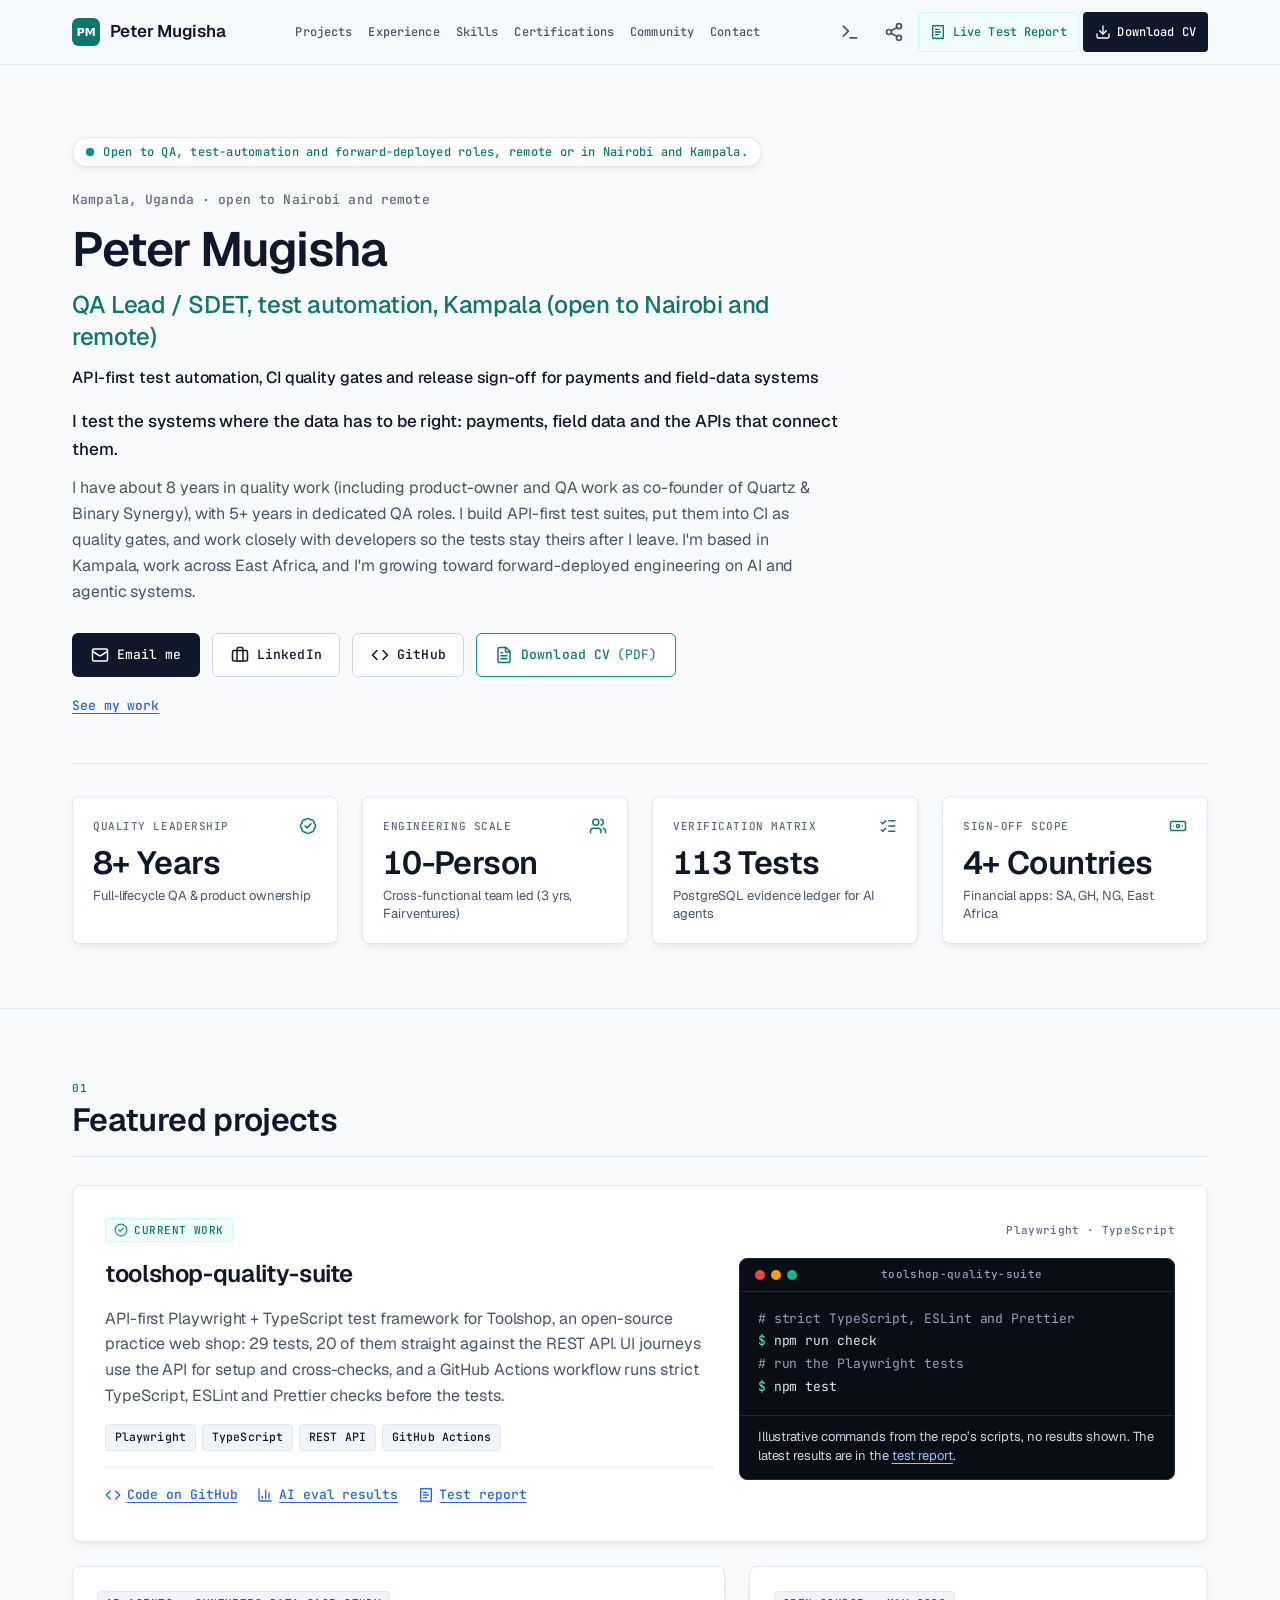
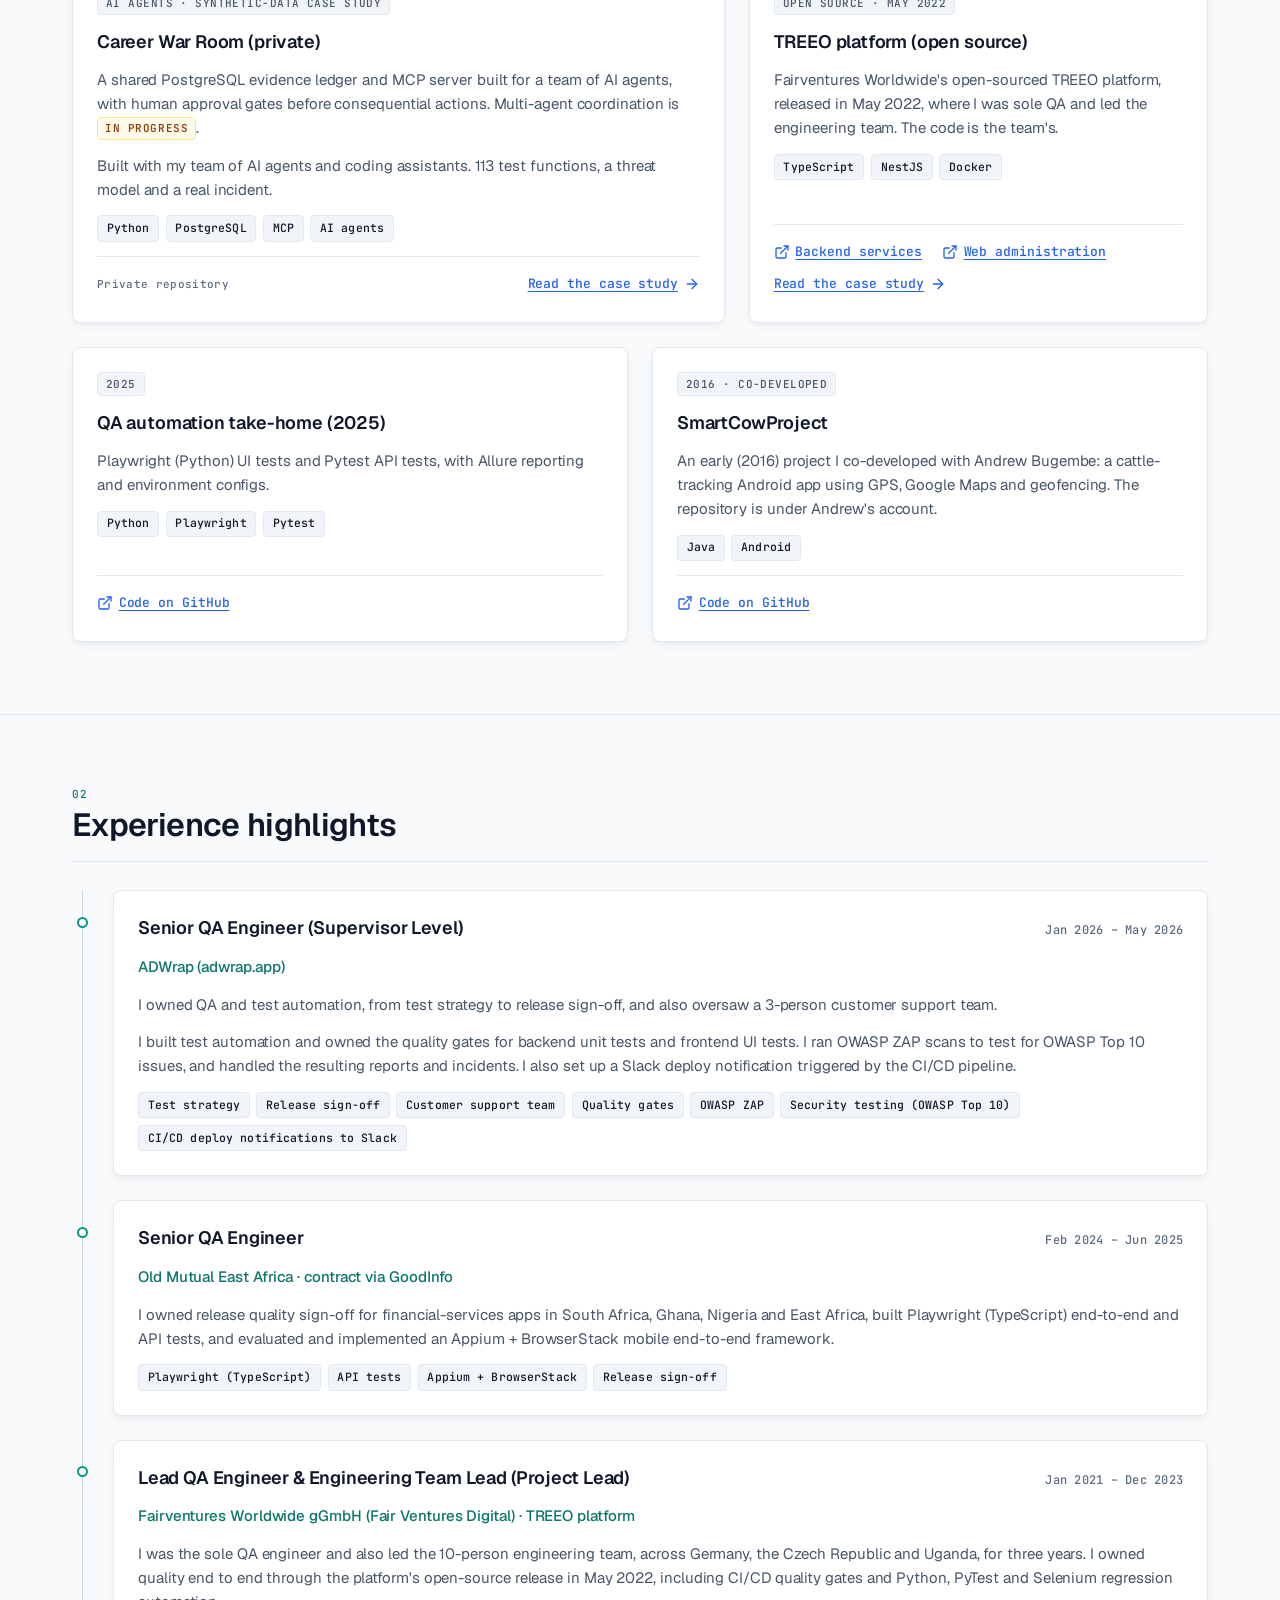
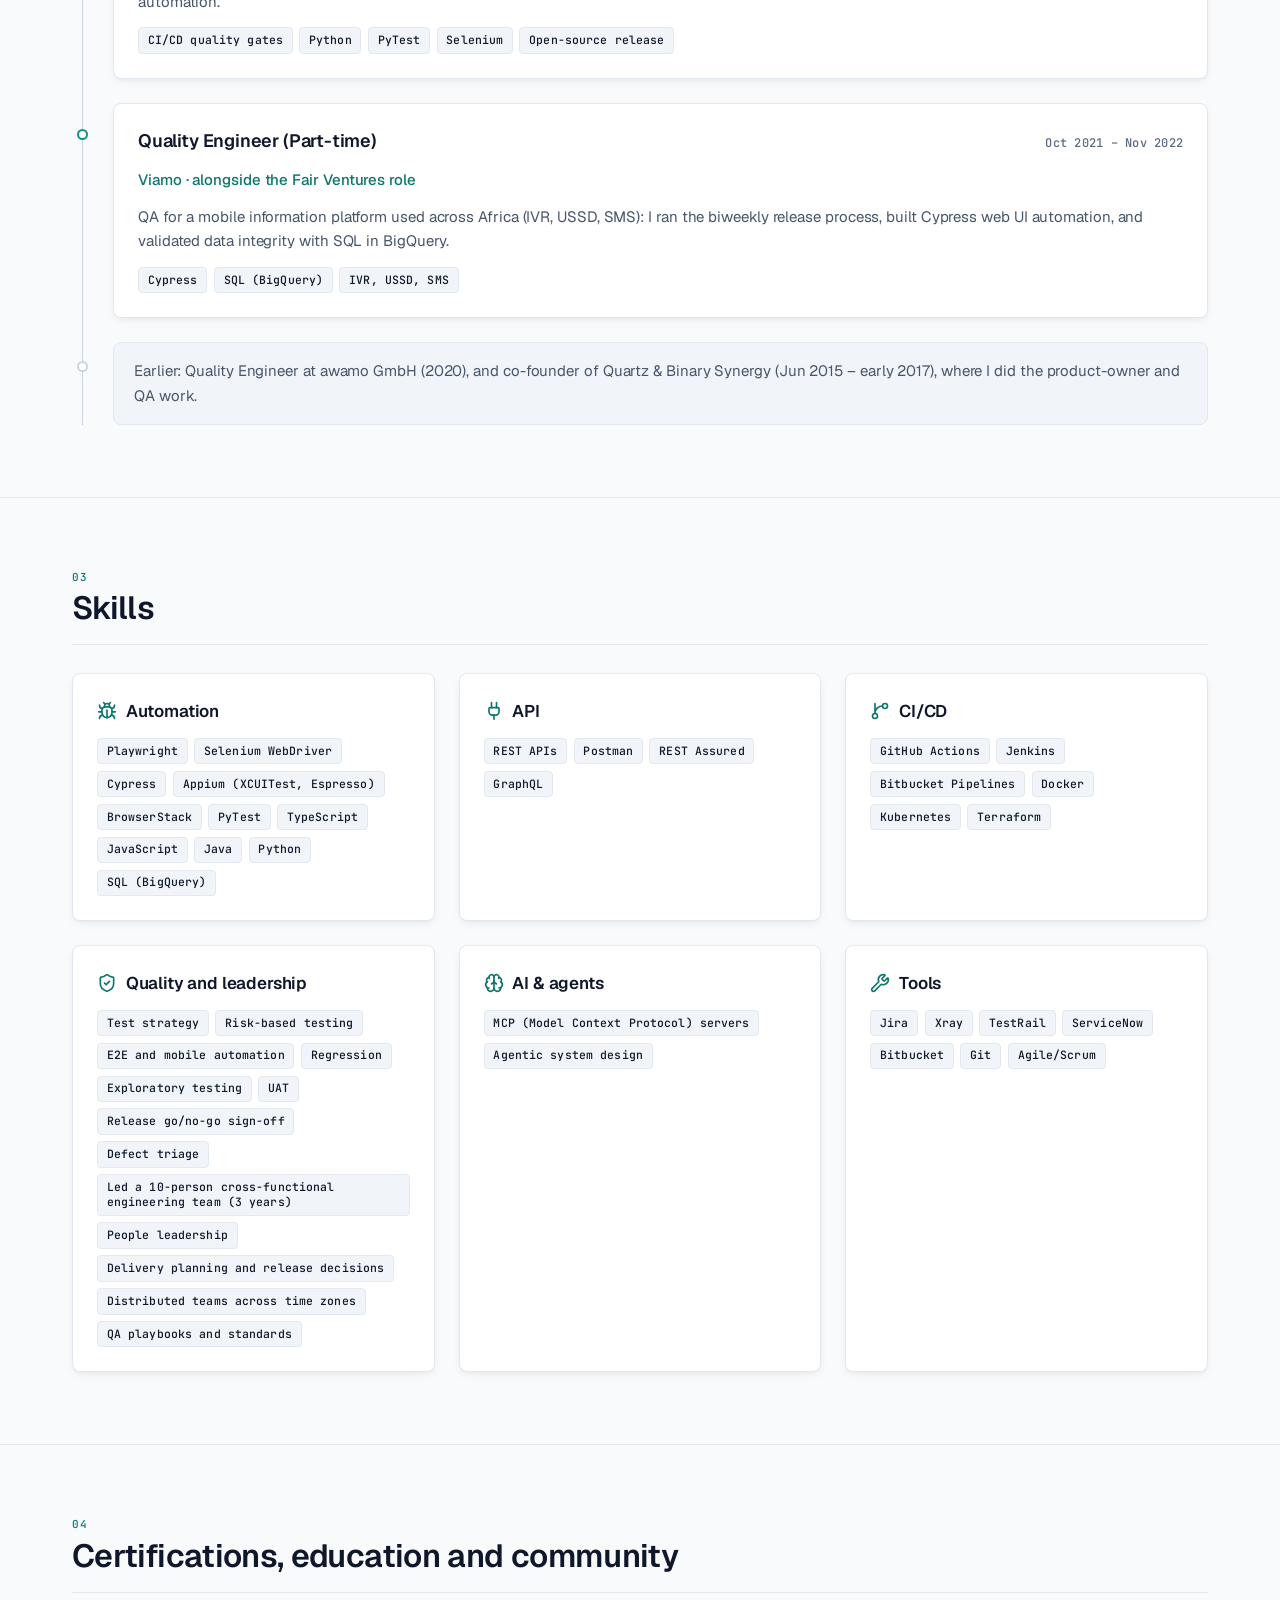
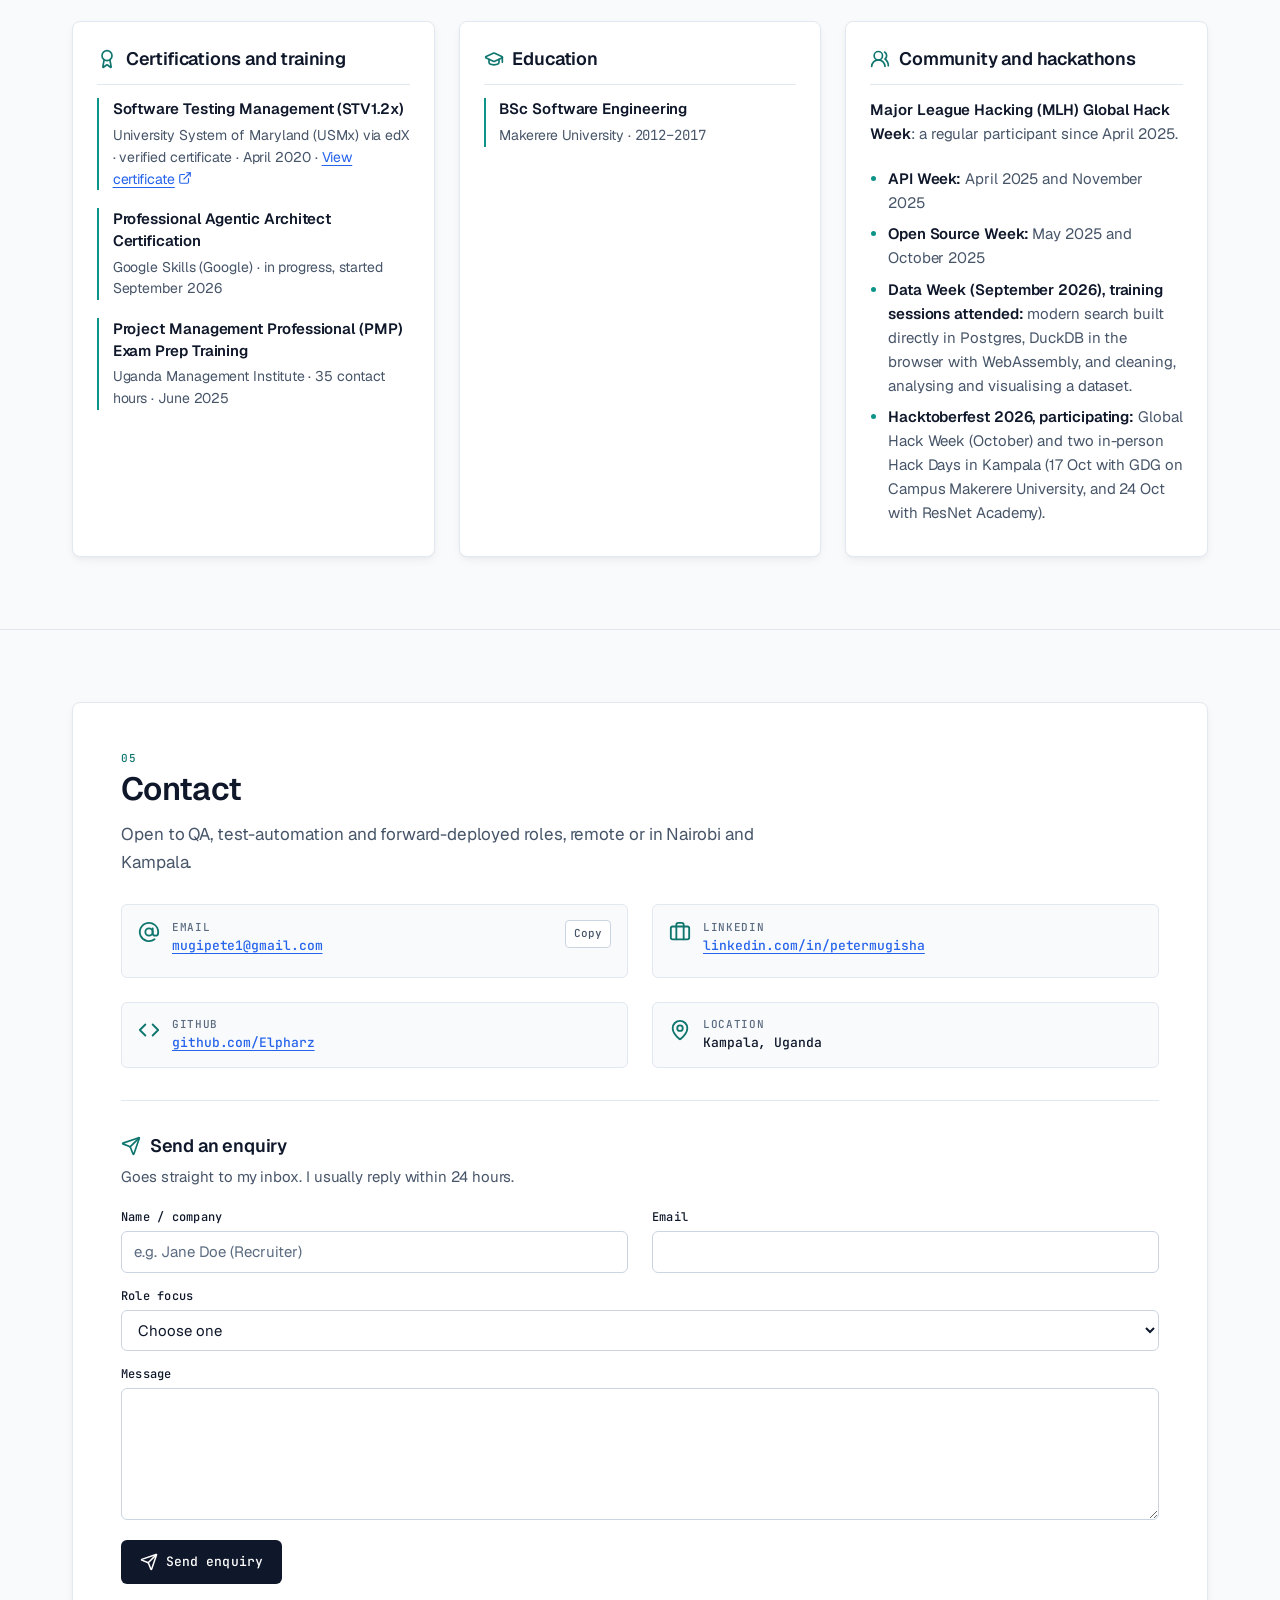
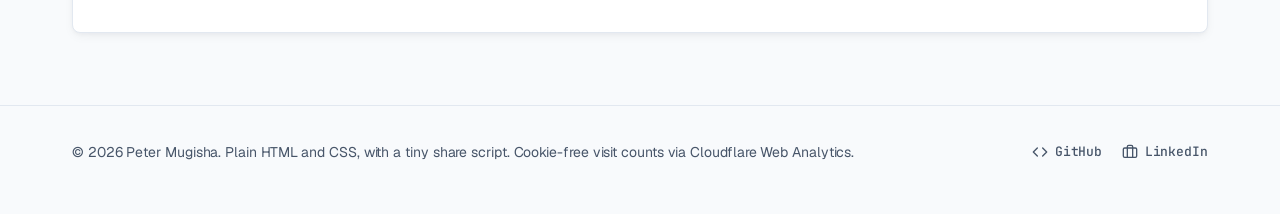
==== commit 006f33e9: "portfolio: add Adwrap security testing, quality gates and CI Slack alerts; remove stale ai-evals dra" ====
--- a/index.html
+++ b/index.html
@@ -296,7 +296,9 @@
               </div>
               <p class="role-meta">ADWrap (adwrap.app)</p>
               <p>I owned QA and test automation, from test strategy to release sign-off, and also oversaw a 3-person customer support team.</p>
-              <ul class="tags"><li>Test strategy</li><li>Release sign-off</li><li>Customer support team</li></ul>
+              <!-- Approved claims CLM-057, CLM-058, CLM-059 (Peter-confirmed 19 Oct 2026); wording matches cv-v2 master -->
+              <p>I built test automation and owned the quality gates for backend unit tests and frontend UI tests. I ran OWASP ZAP scans to test for OWASP Top 10 issues, and handled the resulting reports and incidents. I also set up a Slack deploy notification triggered by the CI/CD pipeline.</p>
+              <ul class="tags"><li>Test strategy</li><li>Release sign-off</li><li>Customer support team</li><li>Quality gates</li><li>OWASP ZAP</li><li>Security testing (OWASP Top 10)</li><li>CI/CD deploy notifications to Slack</li></ul>
             </div>
           </li>
           <li class="rail-item"><span class="pin" aria-hidden="true"></span>
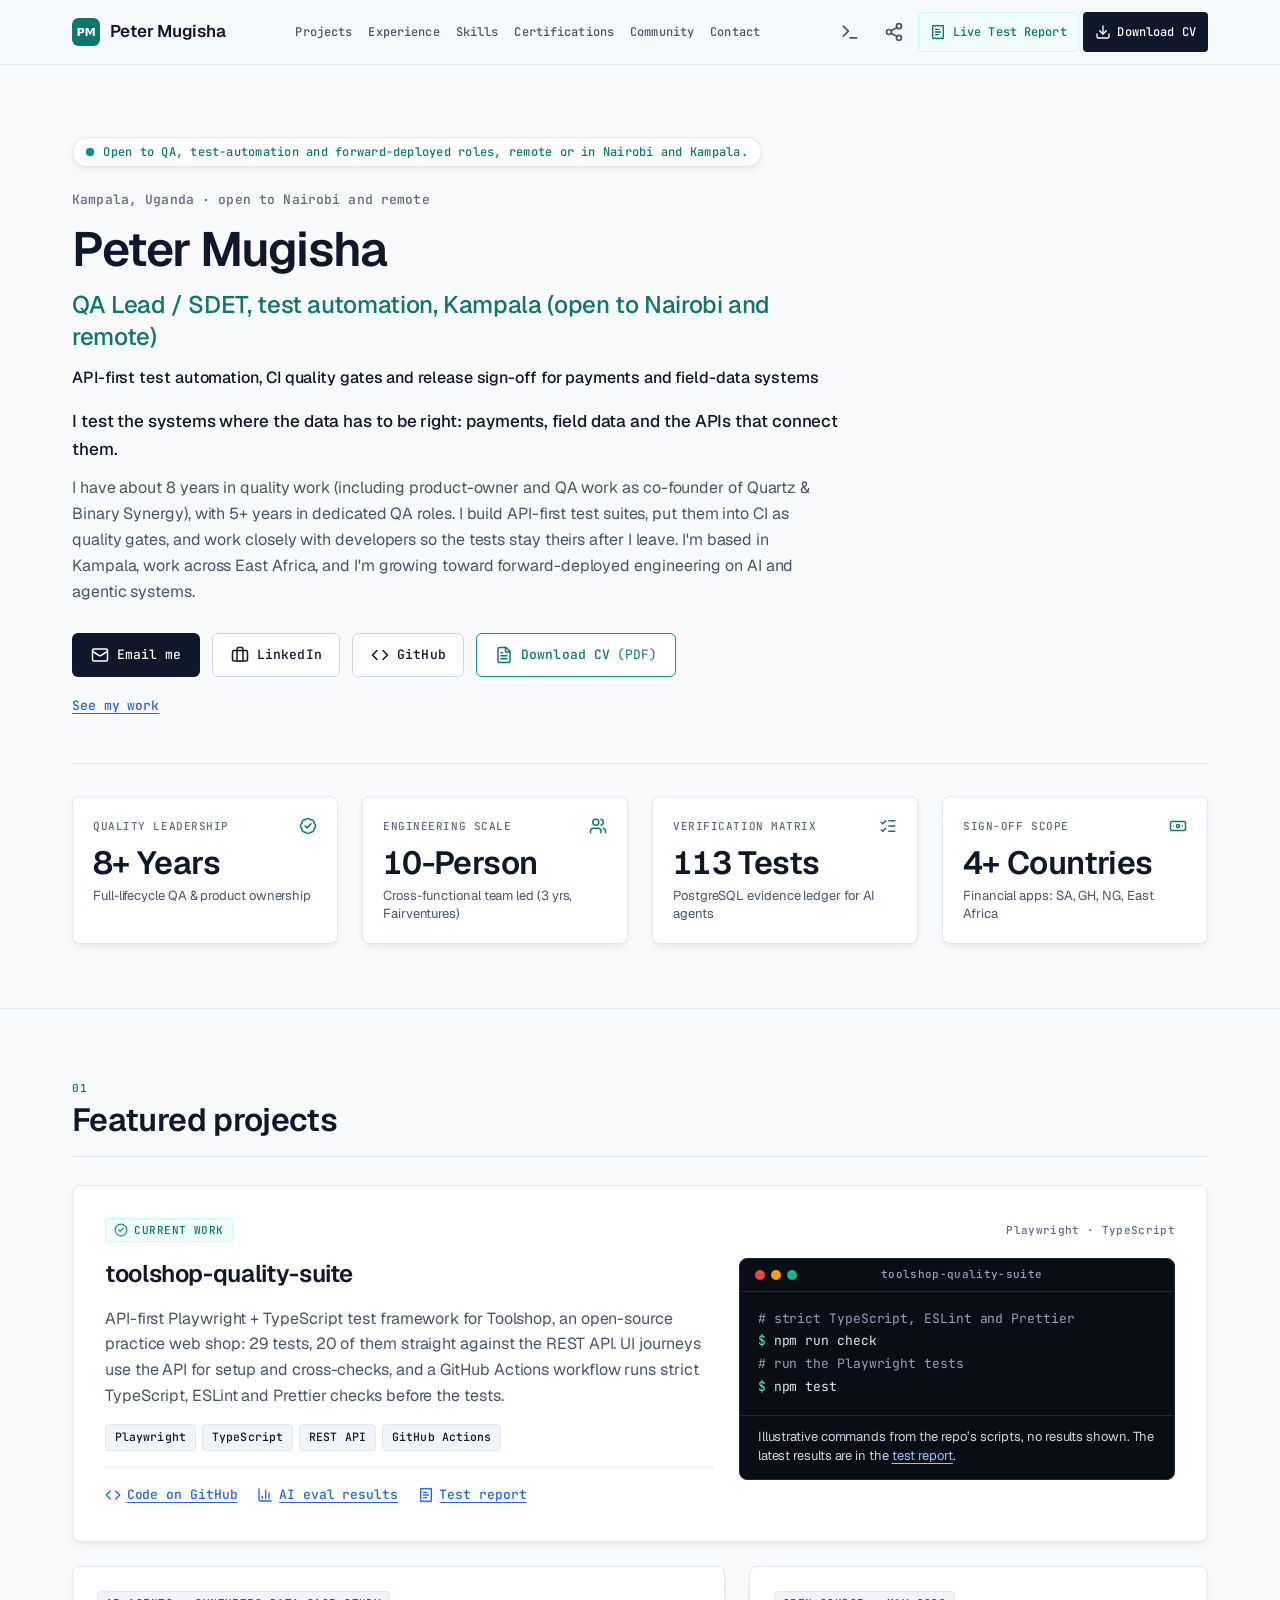
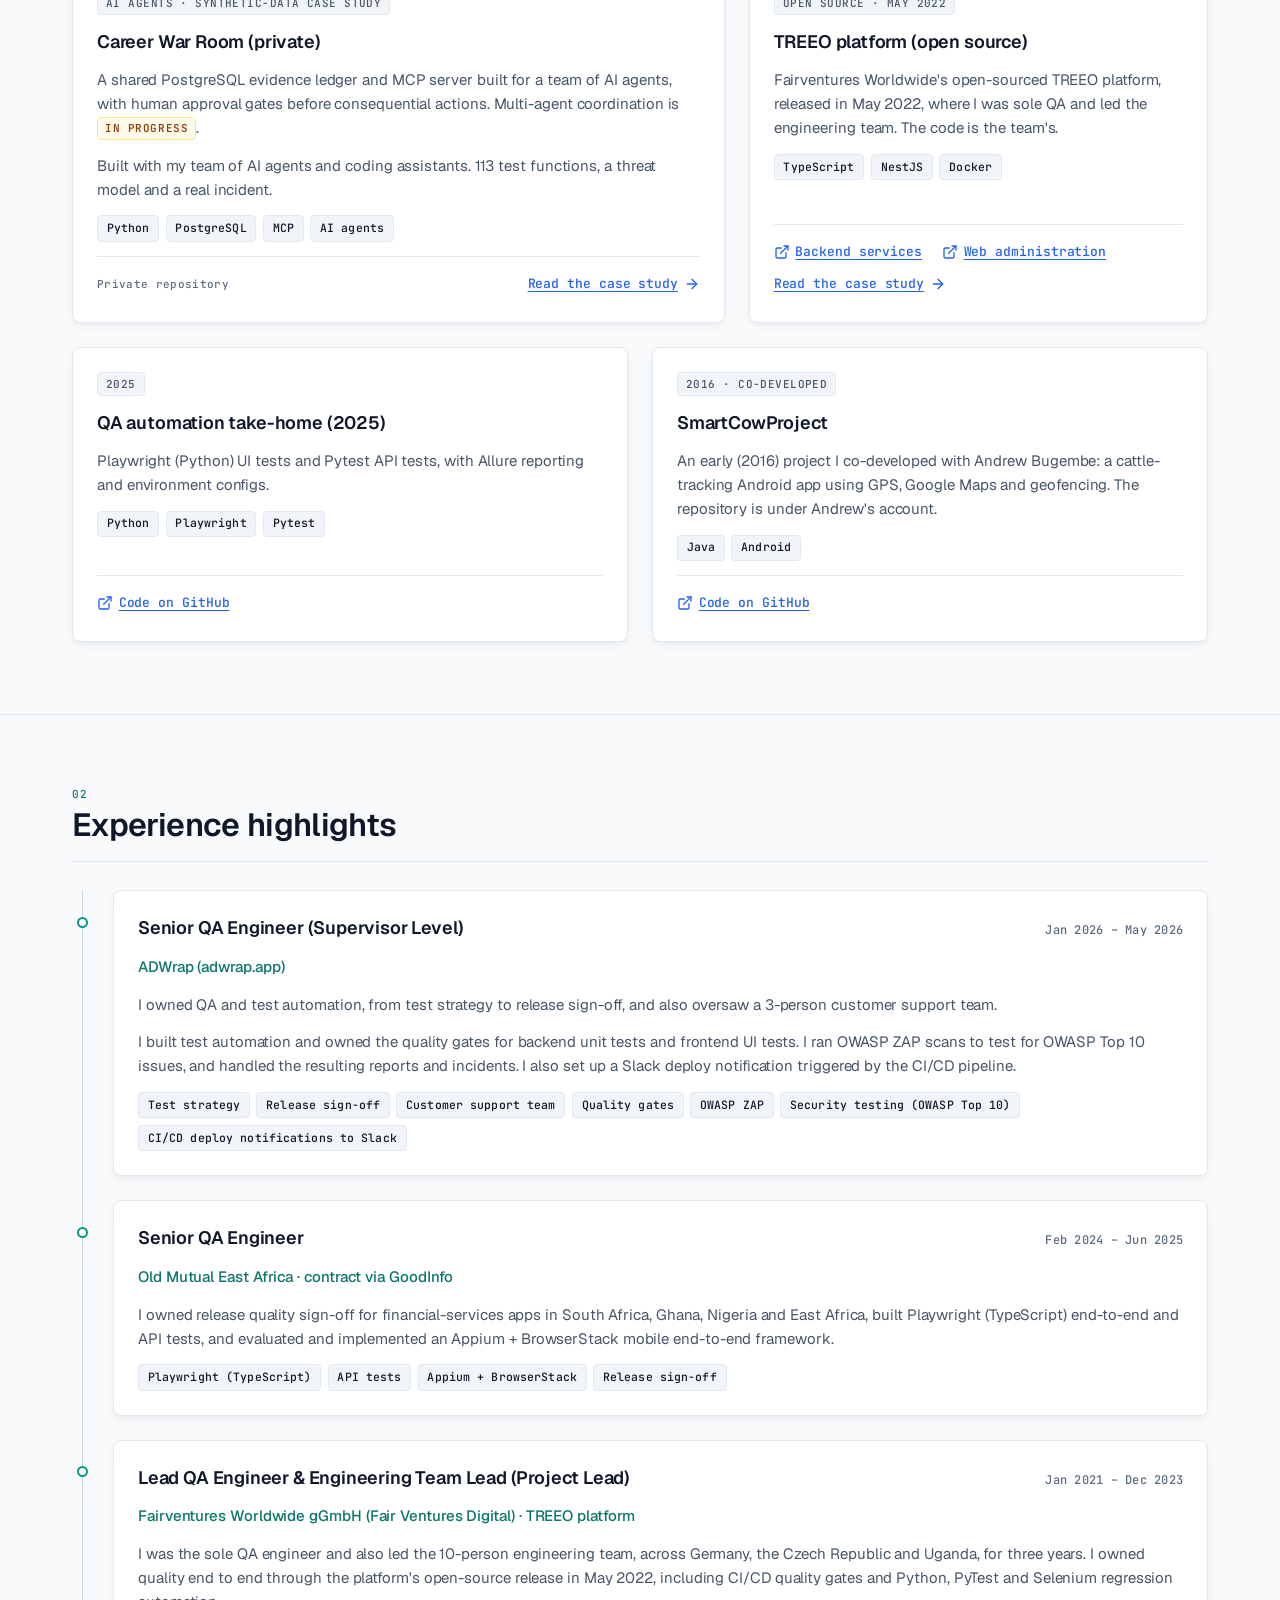
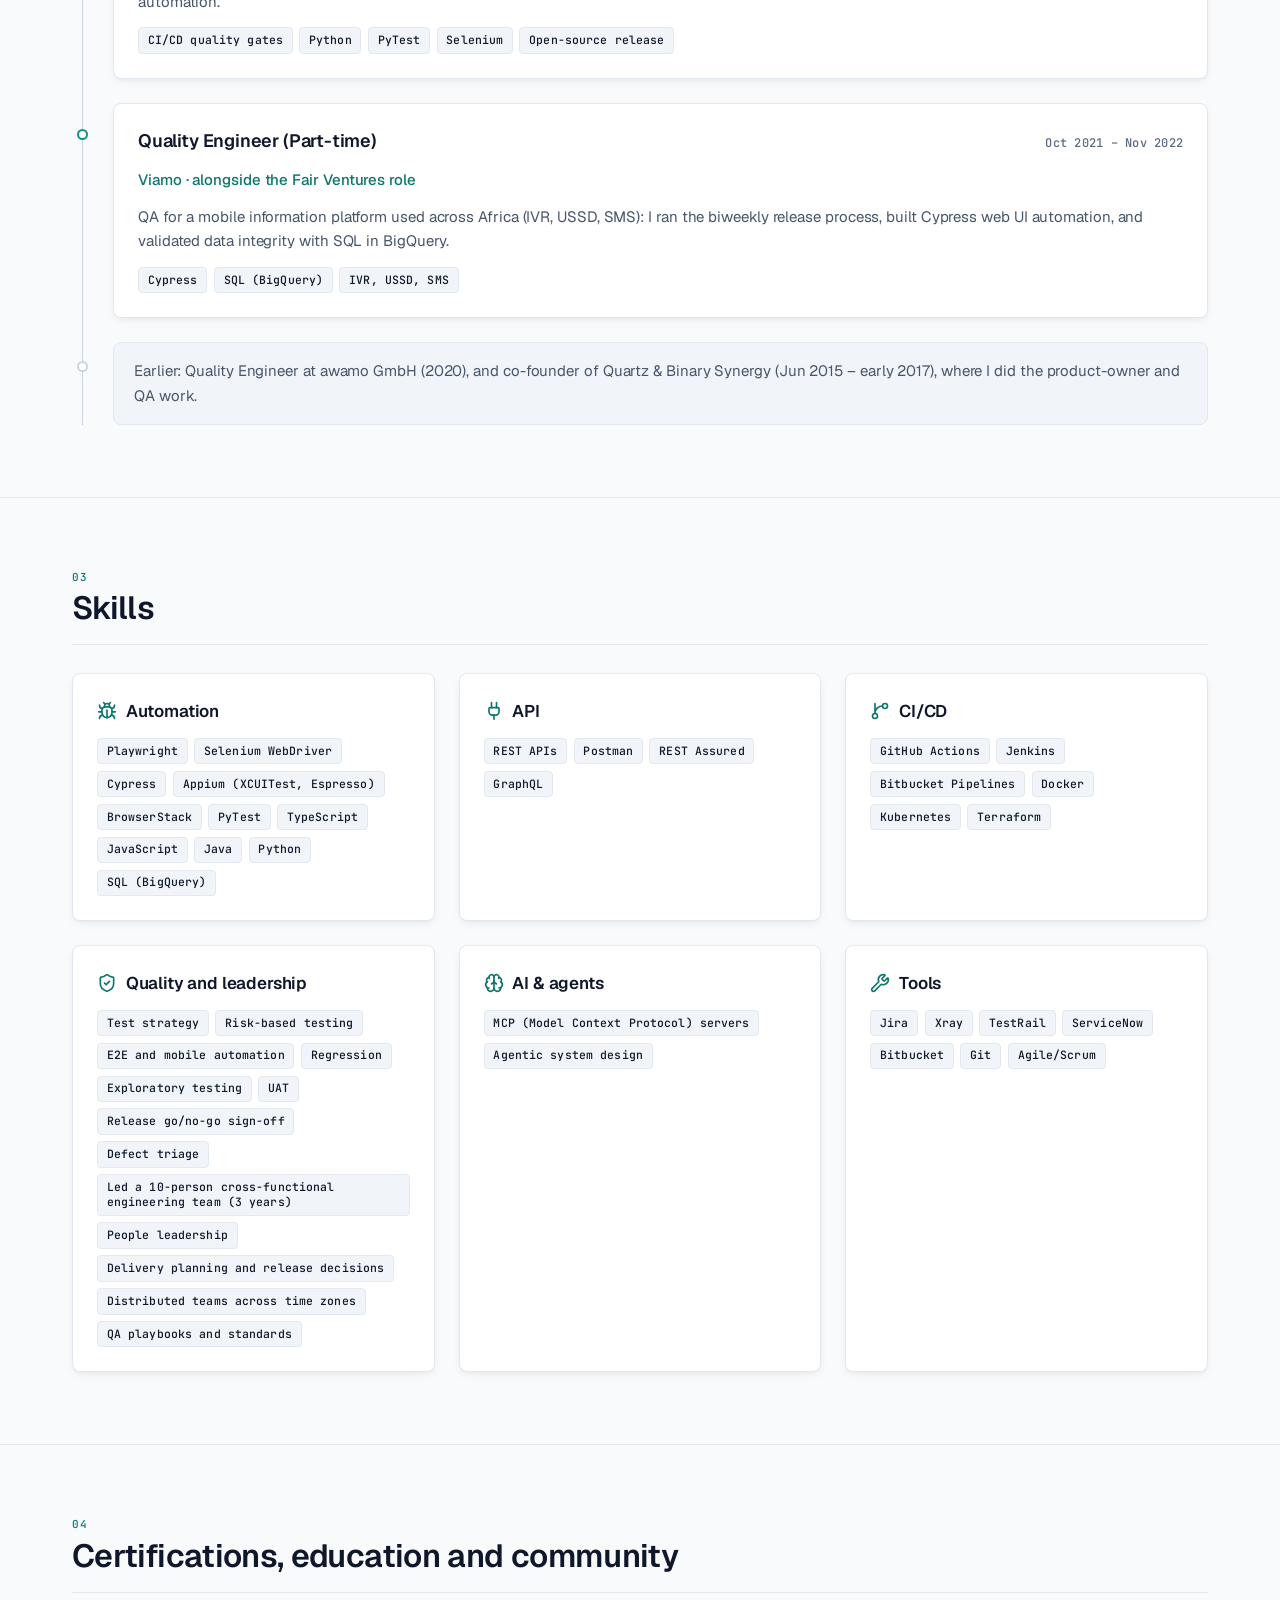
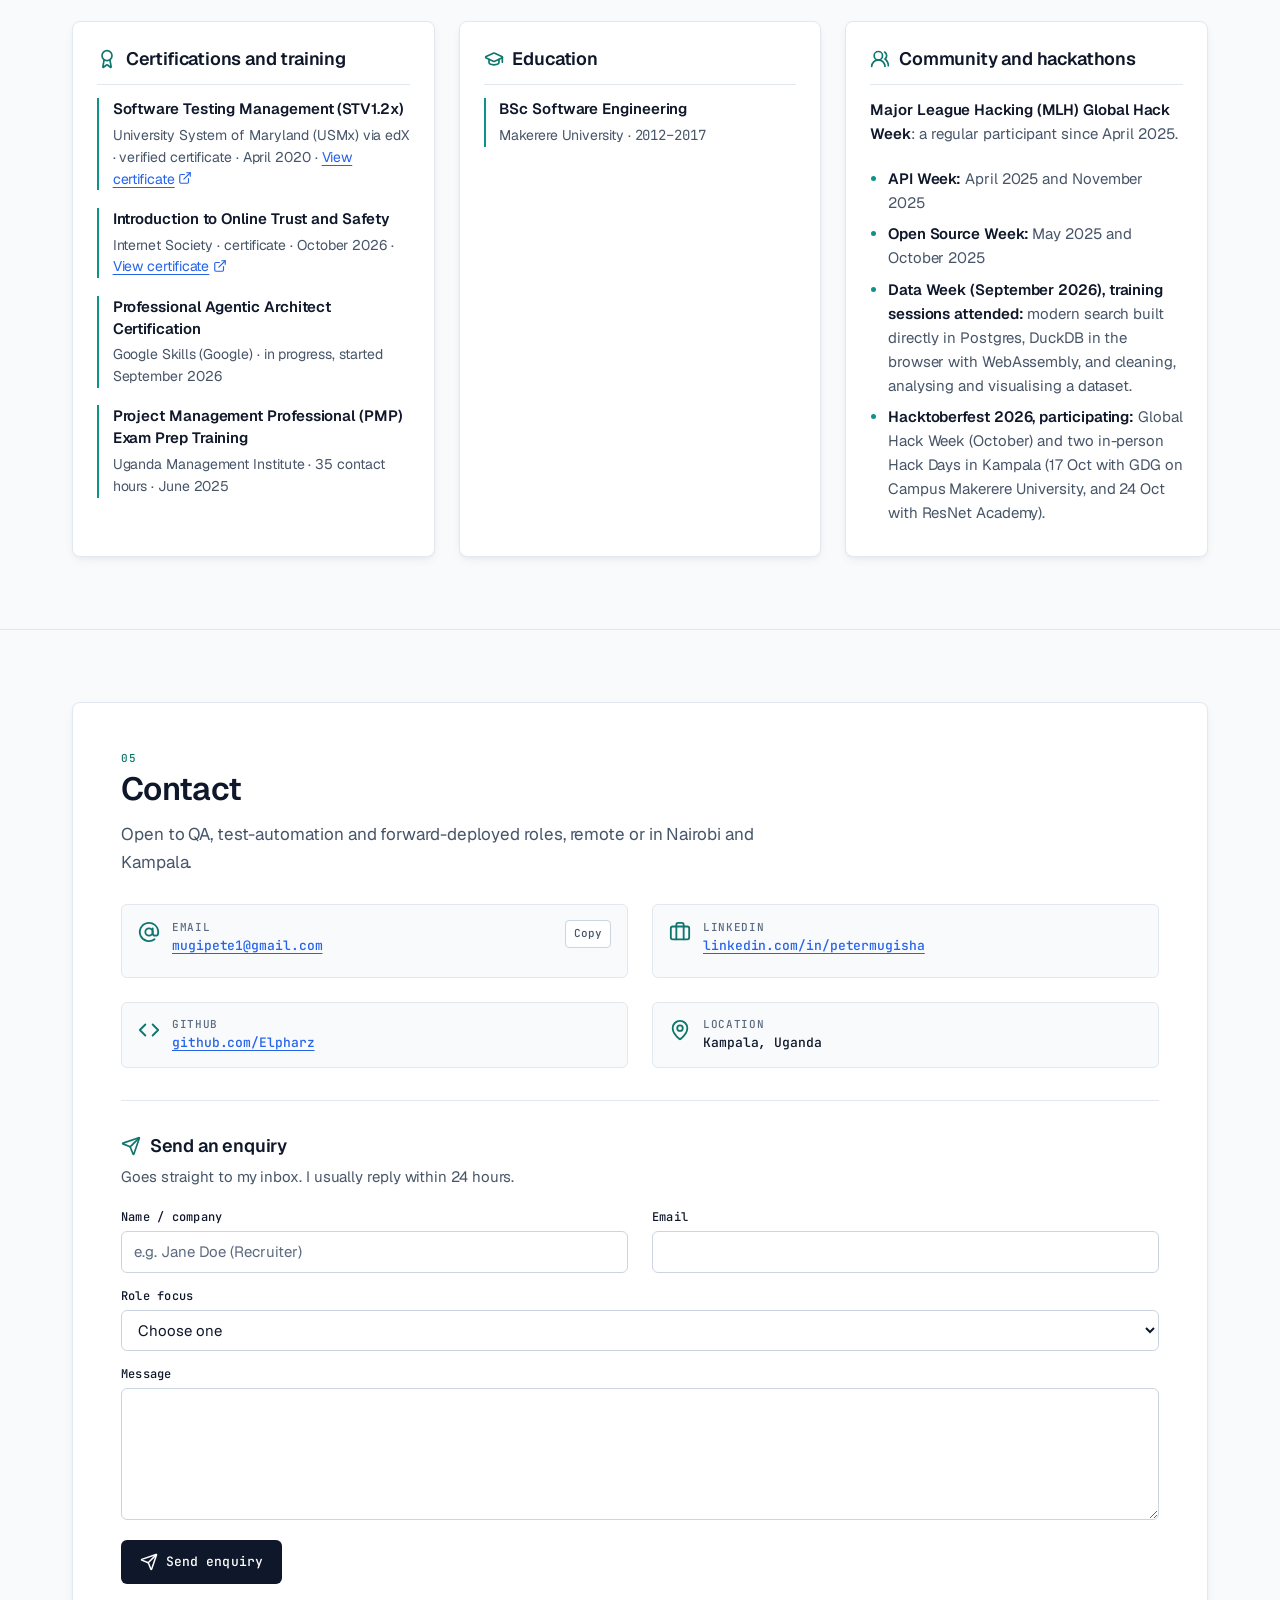
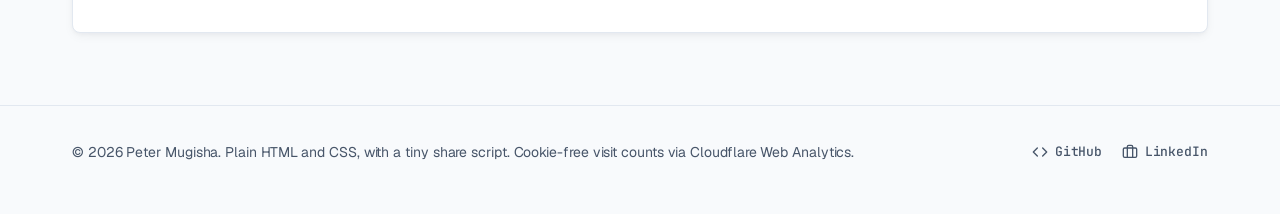
==== commit a0d294d0: "Add Internet Society Online Trust and Safety certificate Co-authored-by: Mugisha Peter <mpharvy5@gma" ====
--- a/index.html
+++ b/index.html
@@ -395,6 +395,10 @@
                 <p>University System of Maryland (USMx) via edX · verified certificate · April 2020 · <a href="https://courses.edx.org/certificates/c401828ca9674441b2a8decd08ea7416">View certificate<span class="visually-hidden"> for Software Testing Management on edX</span><svg class="icon" width="14" height="14" viewBox="0 0 24 24" fill="none" stroke="currentColor" stroke-width="2" stroke-linecap="round" stroke-linejoin="round" aria-hidden="true" focusable="false"><path d="M15 3h6v6"/> <path d="M10 14 21 3"/> <path d="M18 13v6a2 2 0 0 1-2 2H5a2 2 0 0 1-2-2V8a2 2 0 0 1 2-2h6"/></svg></a></p>
               </li>
               <li>
+                <h4>Introduction to Online Trust and Safety</h4>
+                <p>Internet Society · certificate · October 2026 · <a href="https://certificates.isoc.org/9ef034f8-899c-414a-bc25-288ef687d140">View certificate<span class="visually-hidden"> for Introduction to Online Trust and Safety from the Internet Society</span><svg class="icon" width="14" height="14" viewBox="0 0 24 24" fill="none" stroke="currentColor" stroke-width="2" stroke-linecap="round" stroke-linejoin="round" aria-hidden="true" focusable="false"><path d="M15 3h6v6"/> <path d="M10 14 21 3"/> <path d="M18 13v6a2 2 0 0 1-2 2H5a2 2 0 0 1-2-2V8a2 2 0 0 1 2-2h6"/></svg></a></p>
+              </li>
+              <li>
                 <h4>Professional Agentic Architect Certification</h4>
                 <p>Google Skills (Google) · in progress, started September 2026</p>
               </li>
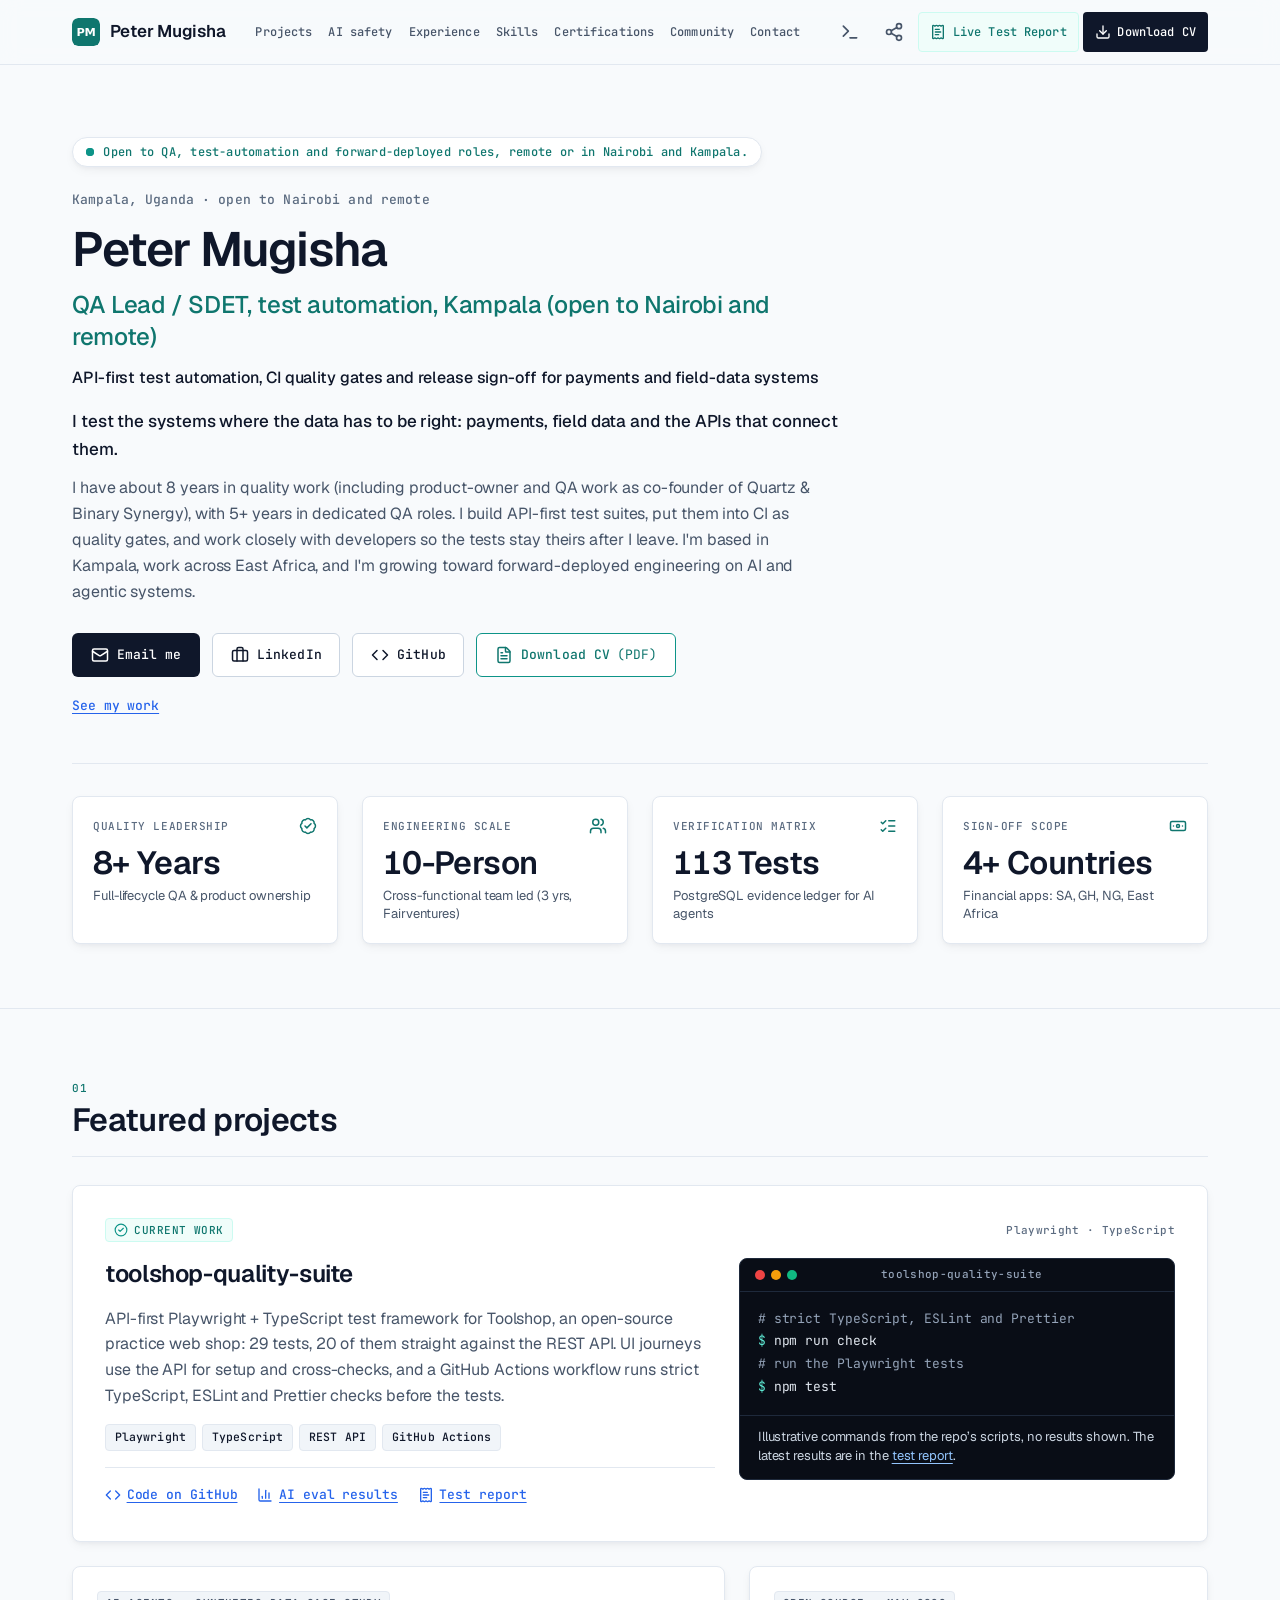
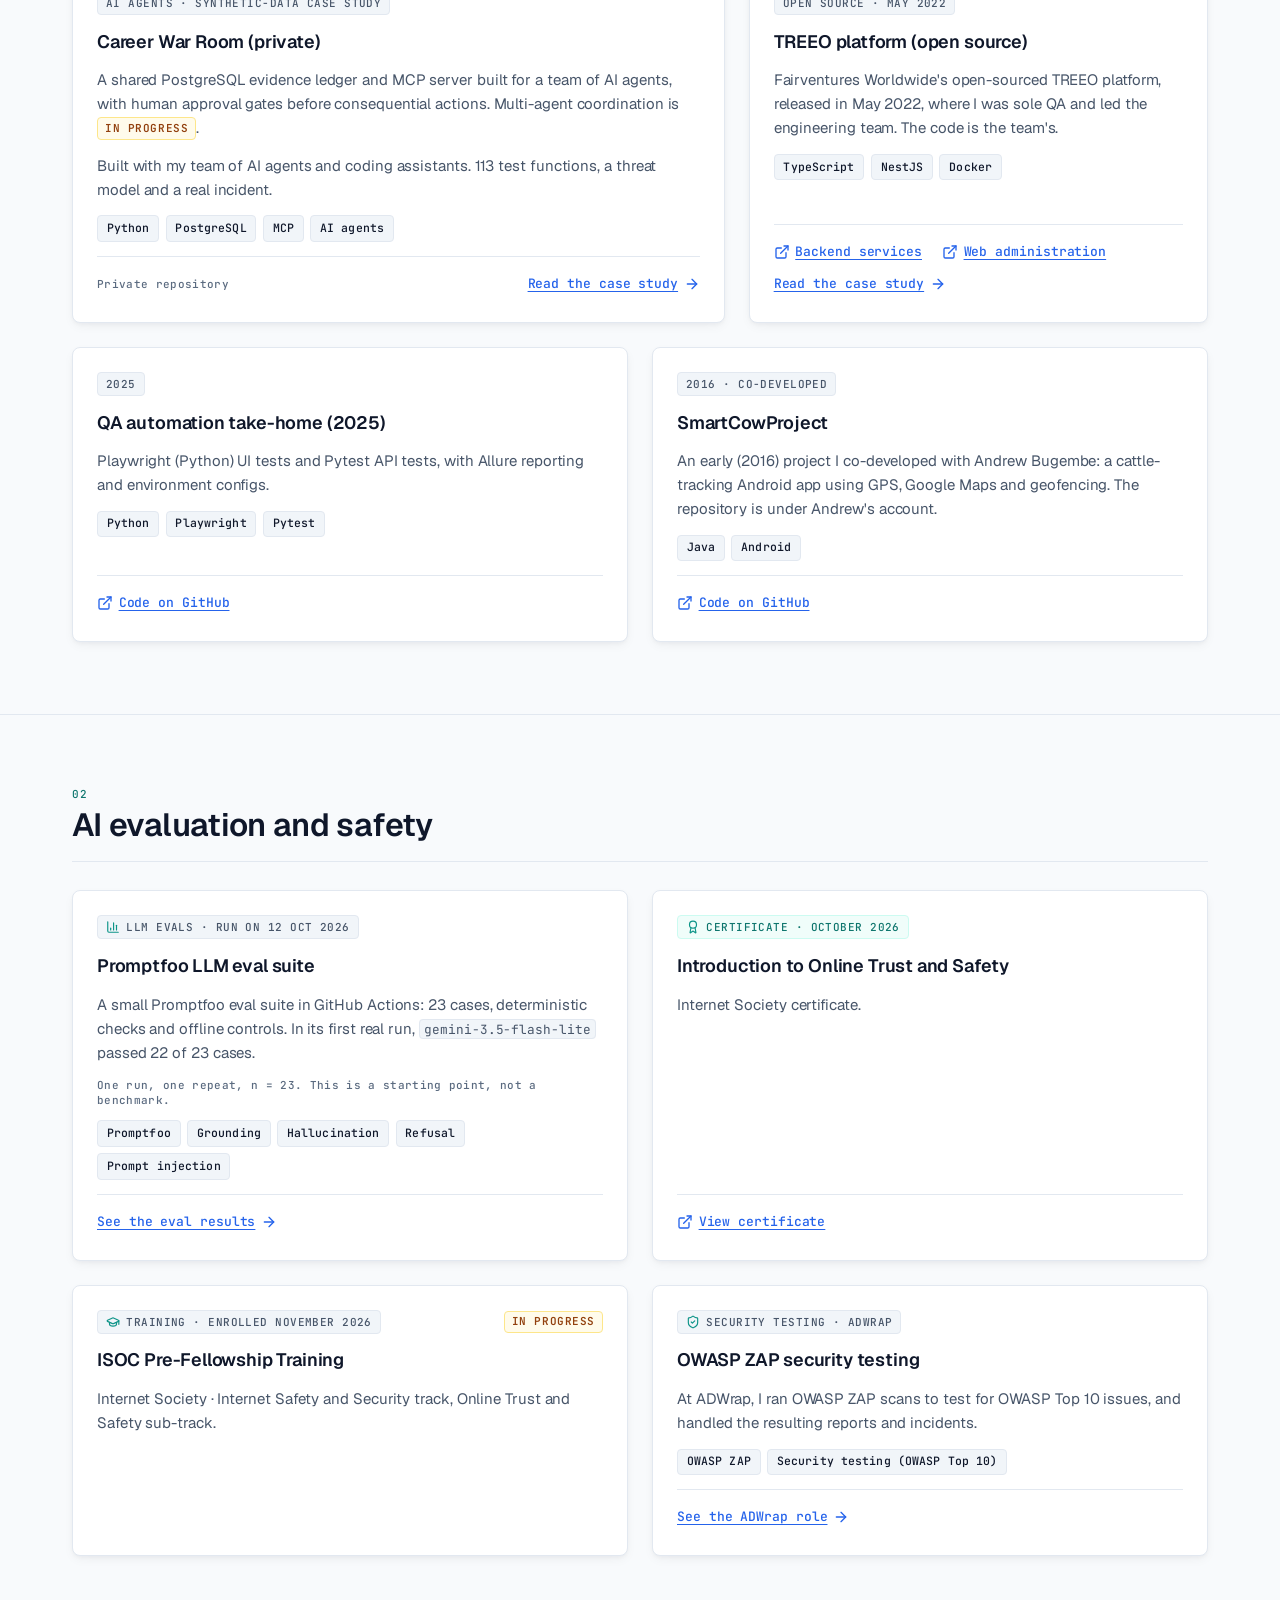
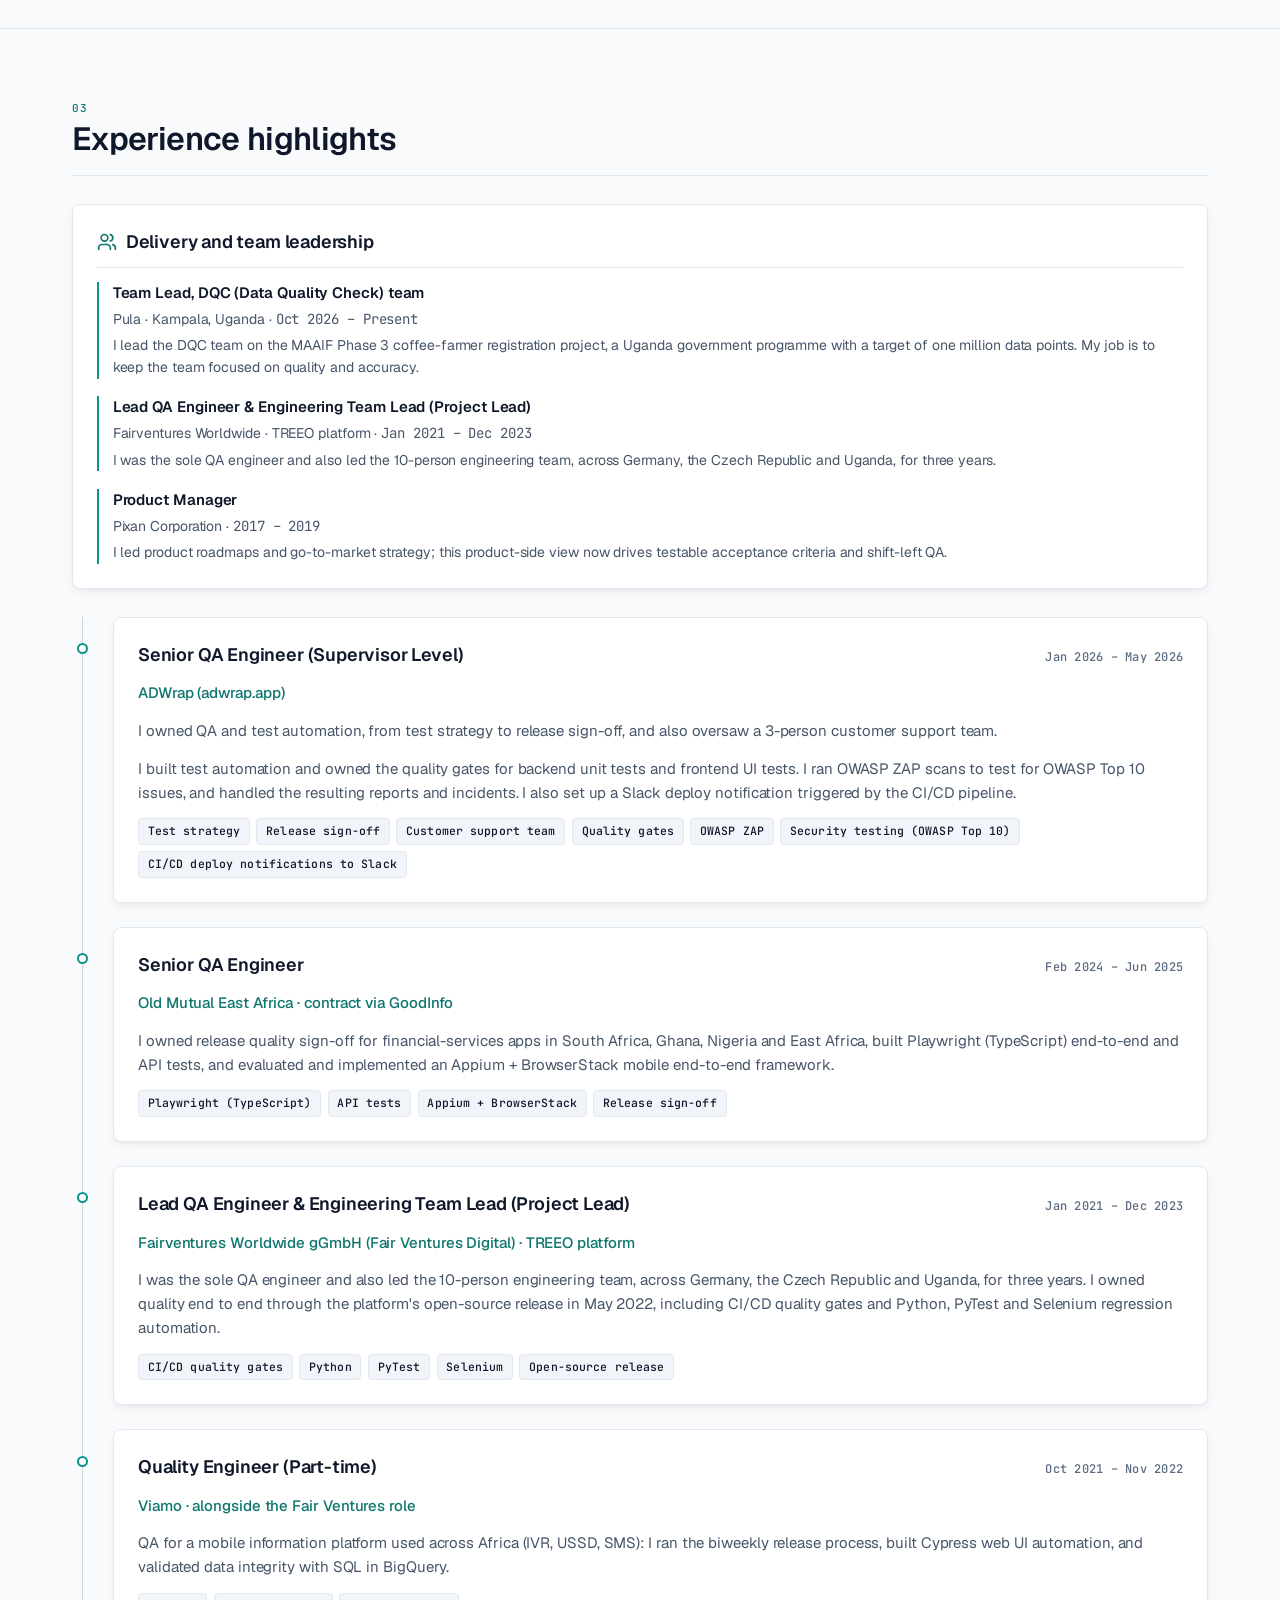
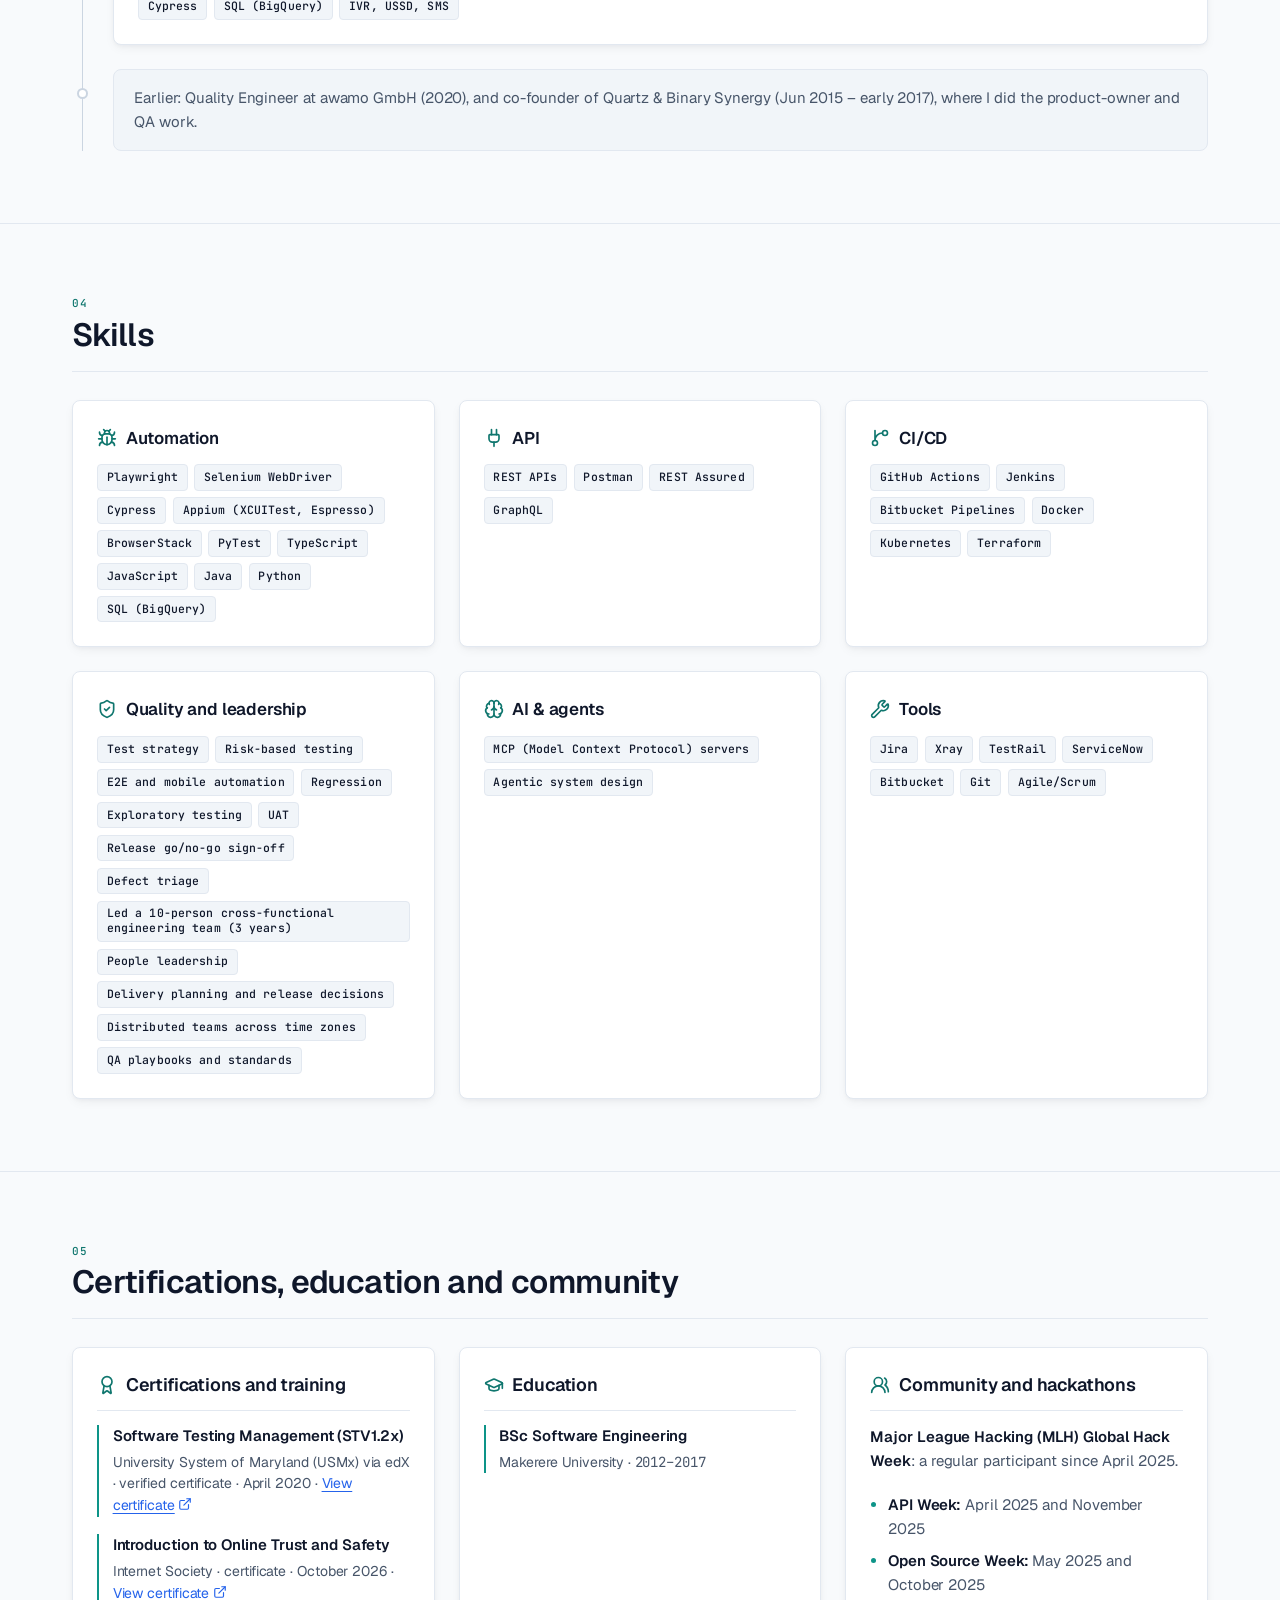
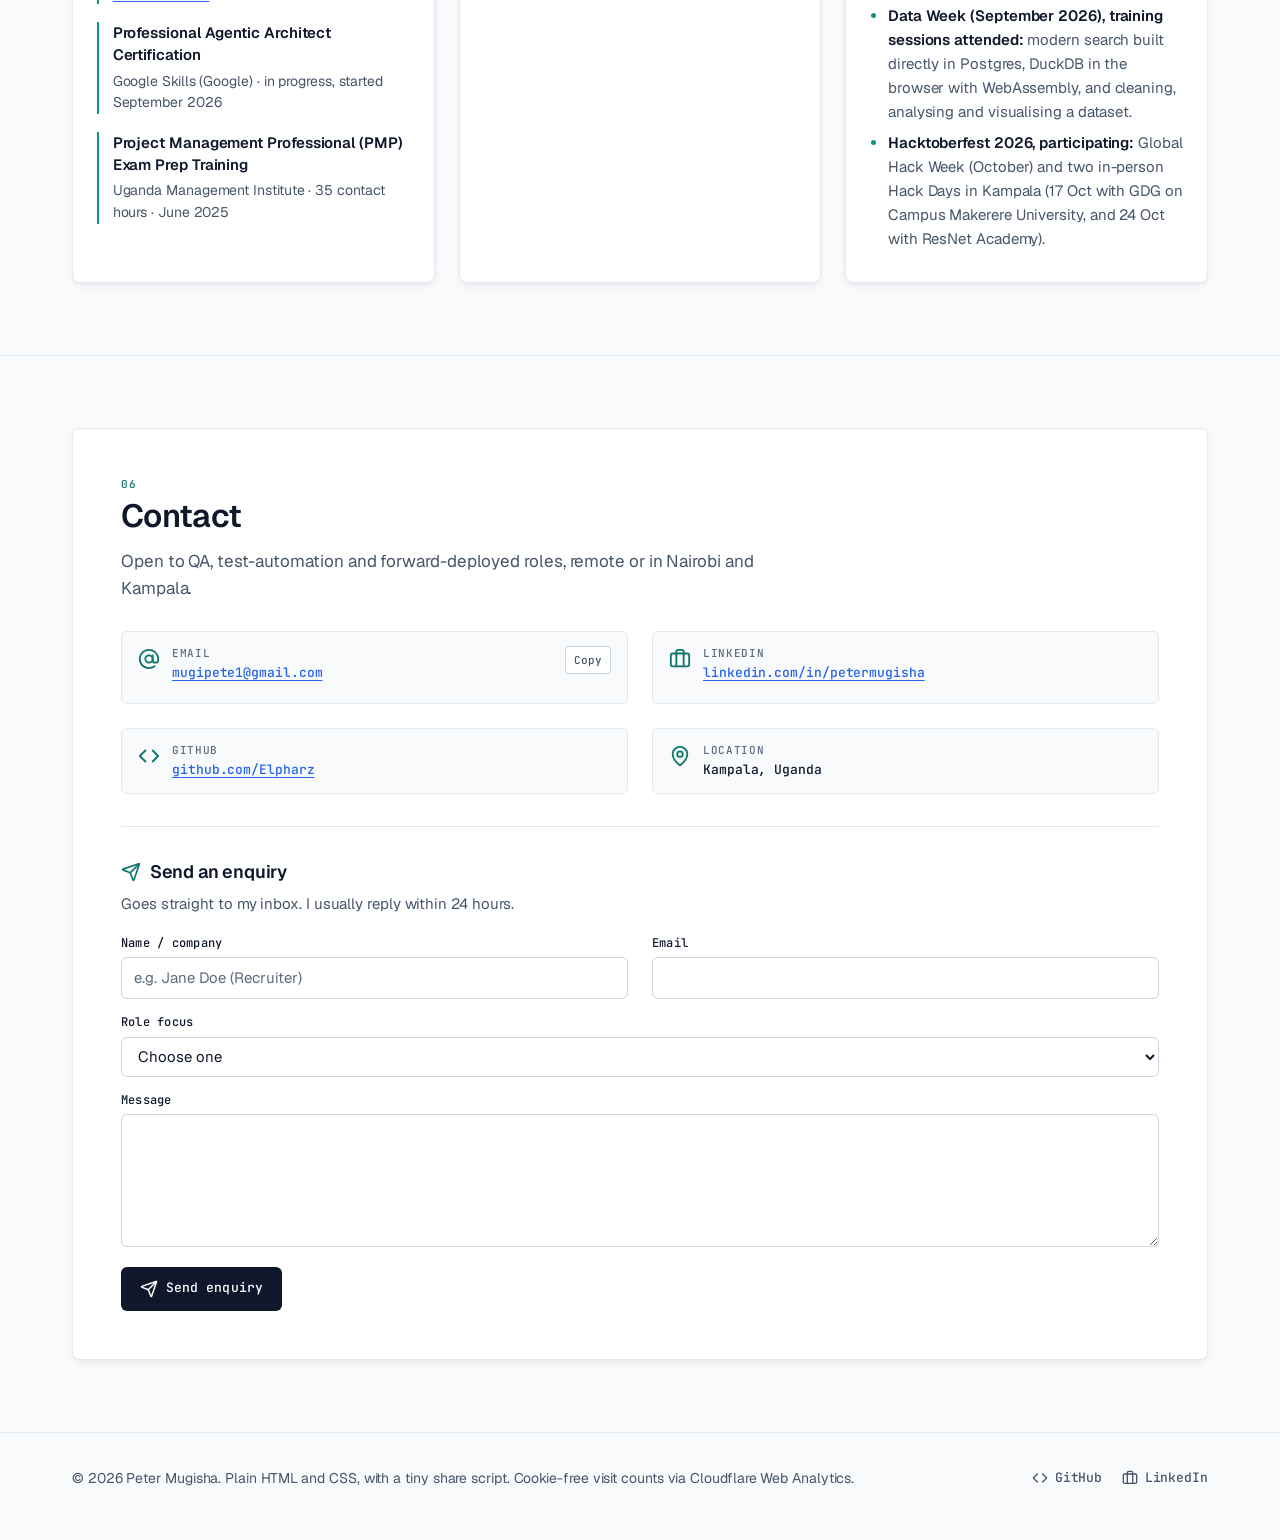
==== commit 0af4b562: "Add AI evaluation and safety section and Delivery and team leadership card Co-authored-by: Mugisha P" ====
--- a/index.html
+++ b/index.html
@@ -117,6 +117,7 @@
       <nav class="site-nav" aria-label="Sections">
         <ul>
           <li><a href="#projects">Projects</a></li>
+          <li><a href="#ai-safety">AI safety</a></li>
           <li><a href="#experience">Experience</a></li>
           <li><a href="#skills">Skills</a></li>
           <li><a href="#certifications">Certifications</a></li>
@@ -280,12 +281,84 @@
       </div>
     </section>
 
+    <!-- ===== AI EVALUATION AND SAFETY (approved by Peter 22 Nov 2026). Sources: eval figures verbatim from live ai-evals.html (approved 12 Oct 2026; evidence/llm-evals-results-2026-10-12.md, llm-evals-portfolio-data-2026-10-12.json); ISOC certificate as in Certifications; ISOC Pre-Fellowship enrolment 9 Nov 2026 (career-intel/metrics/event-to-update.csv, job-discovery/fellowships/drafts/isoc-2027-security-application.md); OWASP ZAP = approved claim CLM-057, wording as on the ADWrap card ===== -->
+    <section id="ai-safety" aria-labelledby="ai-safety-title">
+      <div class="container">
+        <div class="section-head">
+          <p class="kicker" aria-hidden="true">02</p>
+          <h2 id="ai-safety-title">AI evaluation and safety</h2>
+        </div>
+        <div class="grid">
+          <article class="card col t-4 d-6">
+            <div class="card-top">
+              <p class="badge"><svg class="icon" width="14" height="14" viewBox="0 0 24 24" fill="none" stroke="currentColor" stroke-width="2" stroke-linecap="round" stroke-linejoin="round" aria-hidden="true" focusable="false"><path d="M3 3v16a2 2 0 0 0 2 2h16"/> <path d="M18 17V9"/> <path d="M13 17V5"/> <path d="M8 17v-3"/></svg>LLM evals · run on 12 Oct 2026</p>
+            </div>
+            <h3>Promptfoo LLM eval suite</h3>
+            <p>A small Promptfoo eval suite in GitHub Actions: 23 cases, deterministic checks and offline controls. In its first real run, <code>gemini-3.5-flash-lite</code> passed 22 of 23 cases.</p>
+            <p class="card-meta">One run, one repeat, n = 23. This is a starting point, not a benchmark.</p>
+            <ul class="tags">
+              <li>Promptfoo</li><li>Grounding</li><li>Hallucination</li><li>Refusal</li><li>Prompt injection</li>
+            </ul>
+            <p class="card-links"><a href="ai-evals.html">See the eval results<span class="visually-hidden"> (AI eval results page)</span><svg class="icon" width="16" height="16" viewBox="0 0 24 24" fill="none" stroke="currentColor" stroke-width="2" stroke-linecap="round" stroke-linejoin="round" aria-hidden="true" focusable="false"><path d="M5 12h14"/> <path d="m12 5 7 7-7 7"/></svg></a></p>
+          </article>
+          <article class="card col t-4 d-6">
+            <div class="card-top">
+              <p class="badge badge-ok"><svg class="icon" width="14" height="14" viewBox="0 0 24 24" fill="none" stroke="currentColor" stroke-width="2" stroke-linecap="round" stroke-linejoin="round" aria-hidden="true" focusable="false"><path d="m15.477 12.89 1.515 8.526a.5.5 0 0 1-.81.47l-3.58-2.687a1 1 0 0 0-1.197 0l-3.586 2.686a.5.5 0 0 1-.81-.469l1.514-8.526"/> <circle cx="12" cy="8" r="6"/></svg>Certificate · October 2026</p>
+            </div>
+            <h3>Introduction to Online Trust and Safety</h3>
+            <p>Internet Society certificate.</p>
+            <p class="card-links"><a href="https://certificates.isoc.org/9ef034f8-899c-414a-bc25-288ef687d140"><svg class="icon" width="16" height="16" viewBox="0 0 24 24" fill="none" stroke="currentColor" stroke-width="2" stroke-linecap="round" stroke-linejoin="round" aria-hidden="true" focusable="false"><path d="M15 3h6v6"/> <path d="M10 14 21 3"/> <path d="M18 13v6a2 2 0 0 1-2 2H5a2 2 0 0 1-2-2V8a2 2 0 0 1 2-2h6"/></svg>View certificate<span class="visually-hidden"> for Introduction to Online Trust and Safety from the Internet Society</span></a></p>
+          </article>
+          <article class="card col t-4 d-6">
+            <div class="card-top">
+              <p class="badge"><svg class="icon" width="14" height="14" viewBox="0 0 24 24" fill="none" stroke="currentColor" stroke-width="2" stroke-linecap="round" stroke-linejoin="round" aria-hidden="true" focusable="false"><path d="M21.42 10.922a1 1 0 0 0-.019-1.838L12.83 5.18a2 2 0 0 0-1.66 0L2.6 9.08a1 1 0 0 0 0 1.832l8.57 3.908a2 2 0 0 0 1.66 0z"/> <path d="M22 10v6"/> <path d="M6 12.5V16a6 3 0 0 0 12 0v-3.5"/></svg>Training · enrolled November 2026</p>
+              <span class="status status-progress">In progress</span>
+            </div>
+            <h3>ISOC Pre-Fellowship Training</h3>
+            <p>Internet Society · Internet Safety and Security track, Online Trust and Safety sub-track.</p>
+          </article>
+          <article class="card col t-4 d-6">
+            <div class="card-top">
+              <p class="badge"><svg class="icon" width="14" height="14" viewBox="0 0 24 24" fill="none" stroke="currentColor" stroke-width="2" stroke-linecap="round" stroke-linejoin="round" aria-hidden="true" focusable="false"><path d="M20 13c0 5-3.5 7.5-7.66 8.95a1 1 0 0 1-.67-.01C7.5 20.5 4 18 4 13V6a1 1 0 0 1 1-1c2 0 4.5-1.2 6.24-2.72a1.17 1.17 0 0 1 1.52 0C14.51 3.81 17 5 19 5a1 1 0 0 1 1 1z"/> <path d="m9 12 2 2 4-4"/></svg>Security testing · ADWrap</p>
+            </div>
+            <h3>OWASP ZAP security testing</h3>
+            <p>At ADWrap, I ran OWASP ZAP scans to test for OWASP Top 10 issues, and handled the resulting reports and incidents.</p>
+            <ul class="tags">
+              <li>OWASP ZAP</li><li>Security testing (OWASP Top 10)</li>
+            </ul>
+            <p class="card-links"><a href="#experience">See the ADWrap role<svg class="icon" width="16" height="16" viewBox="0 0 24 24" fill="none" stroke="currentColor" stroke-width="2" stroke-linecap="round" stroke-linejoin="round" aria-hidden="true" focusable="false"><path d="M5 12h14"/> <path d="m12 5 7 7-7 7"/></svg></a></p>
+          </article>
+        </div>
+      </div>
+    </section>
+
     <!-- ===== EXPERIENCE HIGHLIGHTS: role text verbatim from live index.html; tags are short phrases lifted from each role's own text ===== -->
     <section id="experience" aria-labelledby="experience-title">
       <div class="container">
         <div class="section-head">
-          <p class="kicker" aria-hidden="true">02</p>
+          <p class="kicker" aria-hidden="true">03</p>
           <h2 id="experience-title">Experience highlights</h2>
+        </div>
+        <!-- DELIVERY AND TEAM LEADERSHIP (approved by Peter 22 Nov 2026). Pula: approved wording from CV & LinkedIn (cv-review/linkedin-v3.md pending block, lines 174-176); one million data points is a TARGET only. TREEO: wording from the Fairventures role card below (confirmed 11 Oct 2026). Pixan: approved claim CLM-029 / cv-v2.md line 120. -->
+        <div class="card lead-card">
+          <h3 class="col-title icon-heading"><svg class="icon icon-accent" width="20" height="20" viewBox="0 0 24 24" fill="none" stroke="currentColor" stroke-width="2" stroke-linecap="round" stroke-linejoin="round" aria-hidden="true" focusable="false"><path d="M16 21v-2a4 4 0 0 0-4-4H6a4 4 0 0 0-4 4v2"/> <path d="M16 3.128a4 4 0 0 1 0 7.744"/> <path d="M22 21v-2a4 4 0 0 0-3-3.87"/> <circle cx="9" cy="7" r="4"/></svg>Delivery and team leadership</h3>
+          <ul class="creds">
+            <li>
+              <h4>Team Lead, DQC (Data Quality Check) team</h4>
+              <p>Pula · Kampala, Uganda · <span class="mono">Oct 2026 – Present</span></p>
+              <p>I lead the DQC team on the MAAIF Phase 3 coffee-farmer registration project, a Uganda government programme with a target of one million data points. My job is to keep the team focused on quality and accuracy.</p>
+            </li>
+            <li>
+              <h4>Lead QA Engineer &amp; Engineering Team Lead (Project Lead)</h4>
+              <p>Fairventures Worldwide · TREEO platform · <span class="mono">Jan 2021 – Dec 2023</span></p>
+              <p>I was the sole QA engineer and also led the 10-person engineering team, across Germany, the Czech Republic and Uganda, for three years.</p>
+            </li>
+            <li>
+              <h4>Product Manager</h4>
+              <p>Pixan Corporation · <span class="mono">2017 – 2019</span></p>
+              <p>I led product roadmaps and go-to-market strategy; this product-side view now drives testable acceptance criteria and shift-left QA.</p>
+            </li>
+          </ul>
         </div>
         <ol class="rail">
           <li class="rail-item"><span class="pin" aria-hidden="true"></span>
@@ -347,7 +420,7 @@
     <section id="skills" aria-labelledby="skills-title">
       <div class="container">
         <div class="section-head">
-          <p class="kicker" aria-hidden="true">03</p>
+          <p class="kicker" aria-hidden="true">04</p>
           <h2 id="skills-title">Skills</h2>
         </div>
         <div class="grid">
@@ -383,7 +456,7 @@
     <section id="credentials" aria-labelledby="credentials-title">
       <div class="container">
         <div class="section-head">
-          <p class="kicker" aria-hidden="true">04</p>
+          <p class="kicker" aria-hidden="true">05</p>
           <h2 id="credentials-title">Certifications, education and community</h2>
         </div>
         <div class="grid">
@@ -435,7 +508,7 @@
     <section id="contact" aria-labelledby="contact-title">
       <div class="container">
         <div class="contact-block">
-          <p class="kicker" aria-hidden="true">05</p>
+          <p class="kicker" aria-hidden="true">06</p>
           <h2 id="contact-title">Contact</h2>
           <p class="contact-intro">Open to QA, test-automation and forward-deployed roles, remote or in Nairobi and Kampala.</p>
           <ul class="channels grid">
--- a/assets/styles.css
+++ b/assets/styles.css
@@ -420,3 +420,6 @@
 .footer-links { display: flex; gap: 1.25rem; list-style: none; margin: 0; padding: 0; font: 500 0.8125rem/1.4 var(--mono); }
 .footer-links a { display: inline-flex; align-items: center; gap: 0.4rem; padding: 0.3rem 0; color: var(--muted); text-decoration: none; }
 .footer-links a:hover { color: var(--teal-text); }
+
+/* Approved 22 Nov 2026: Delivery and team leadership card above the Experience rail */
+.lead-card { margin-bottom: 1.75rem; }
